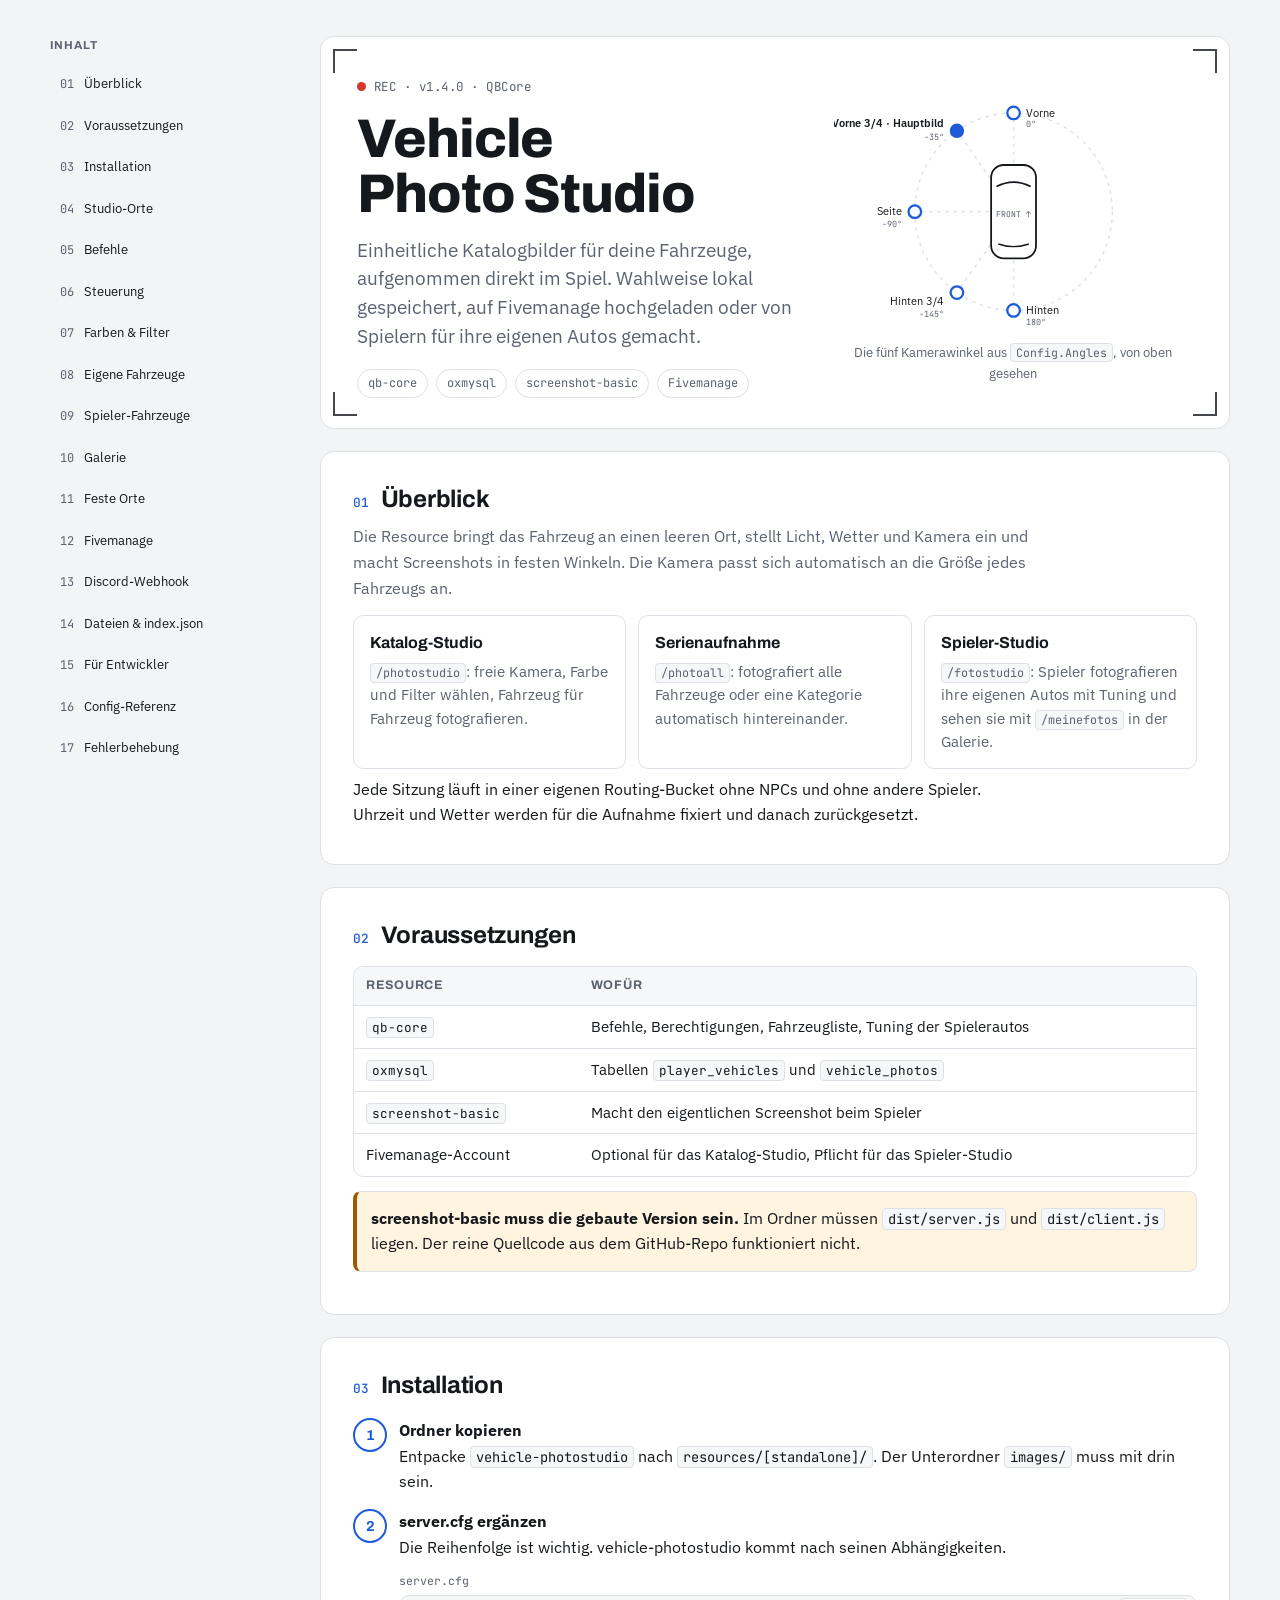
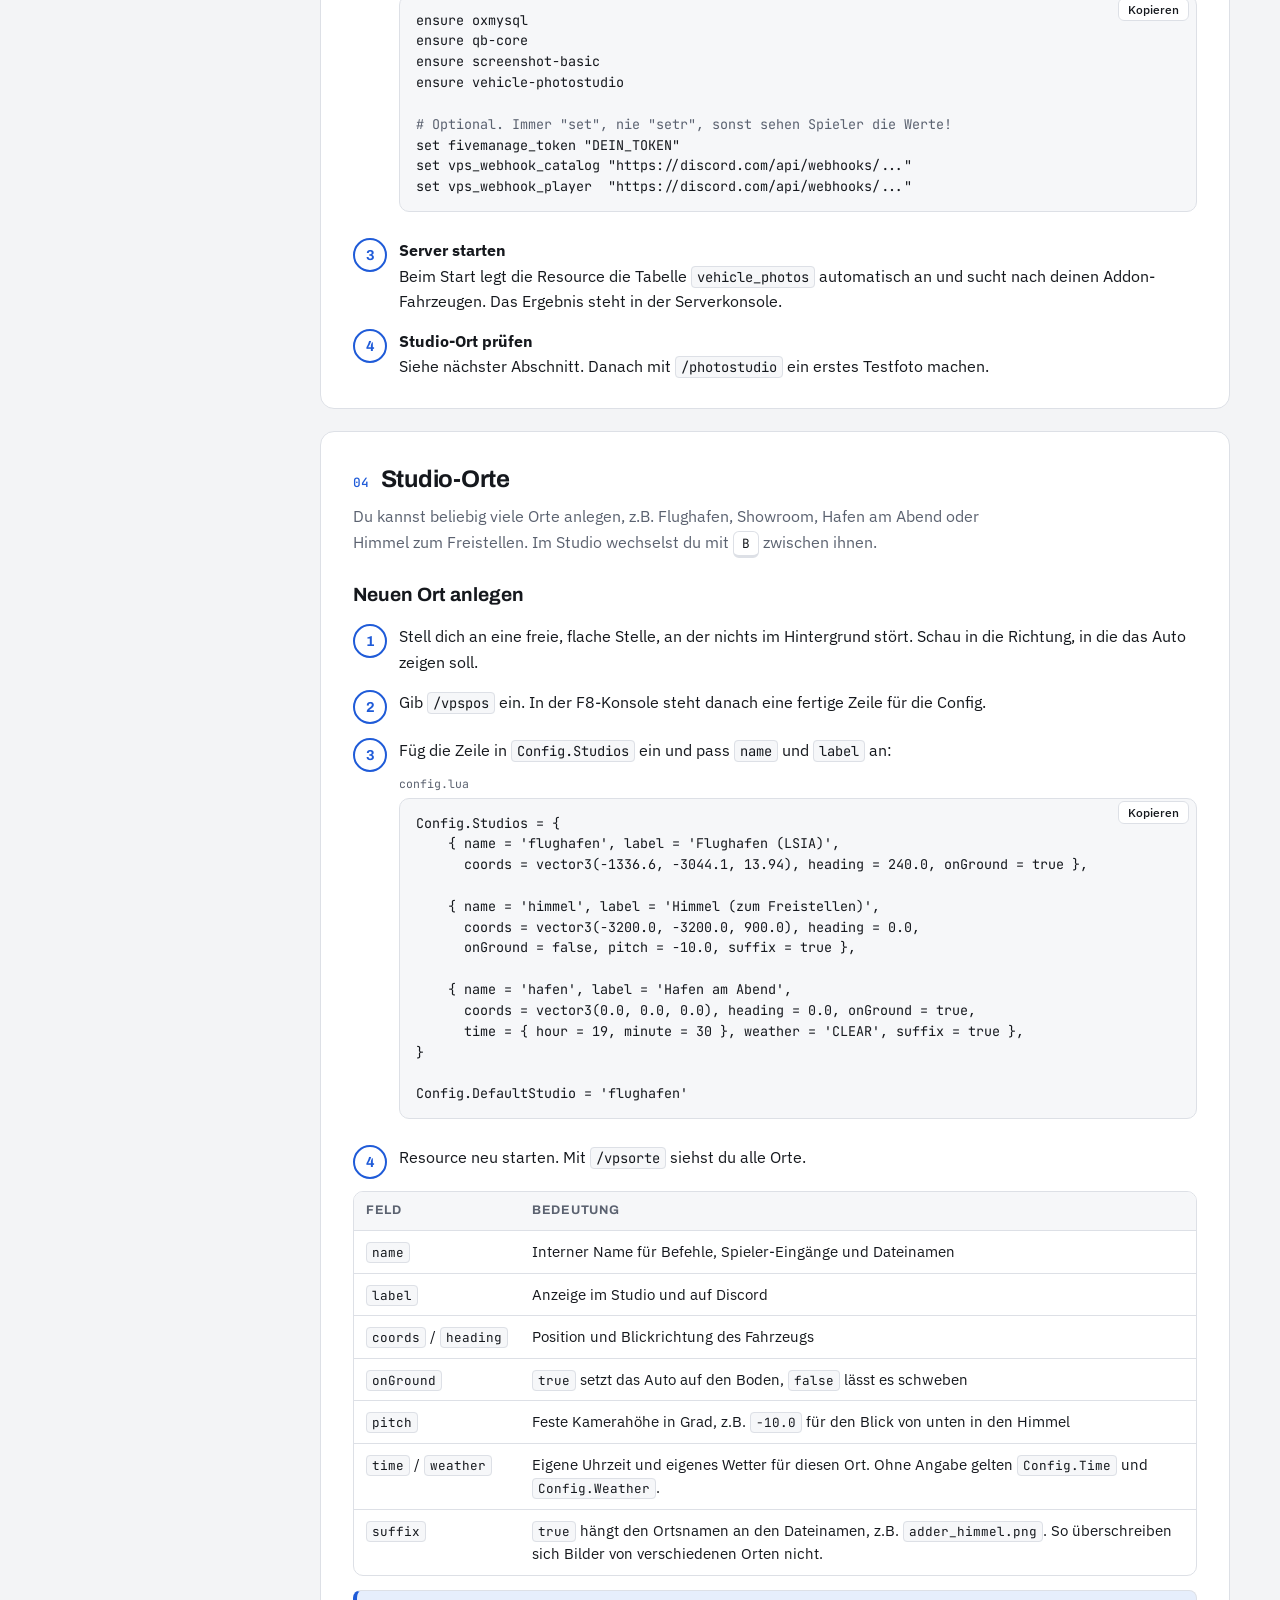
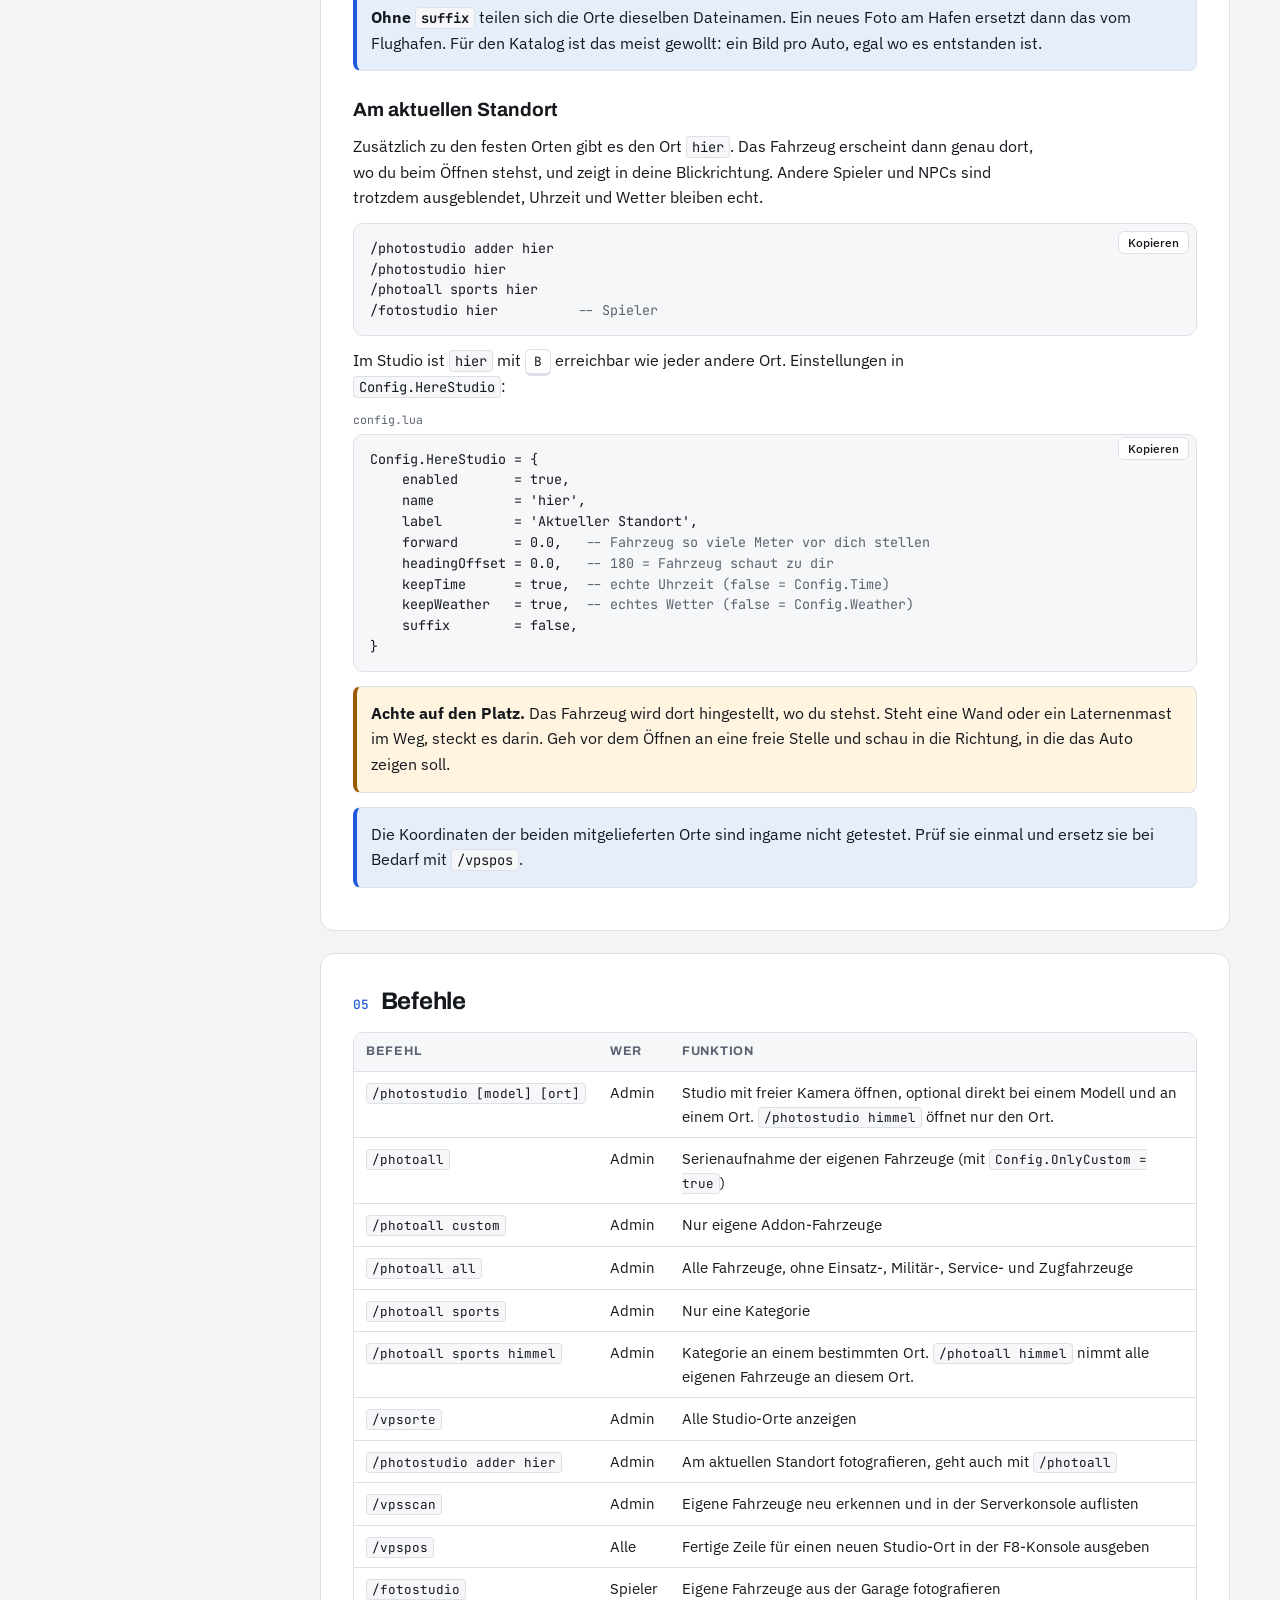
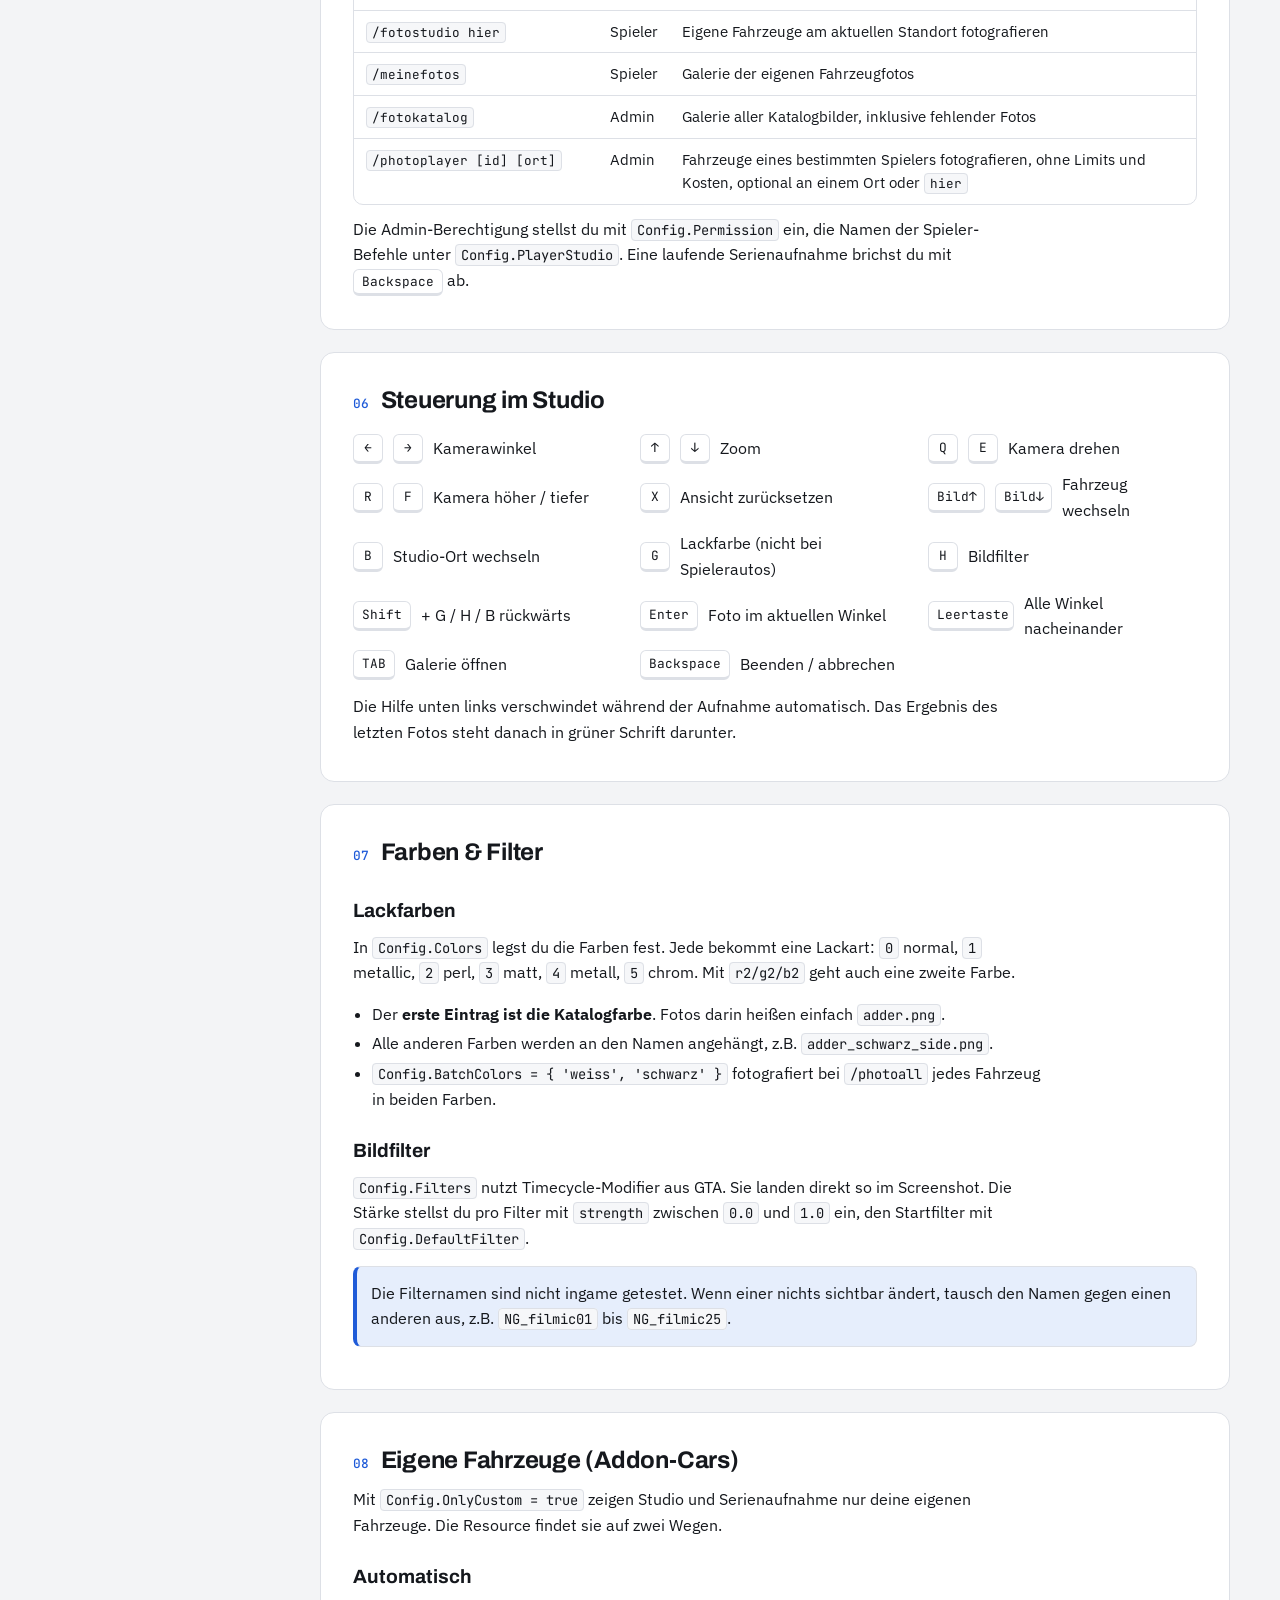
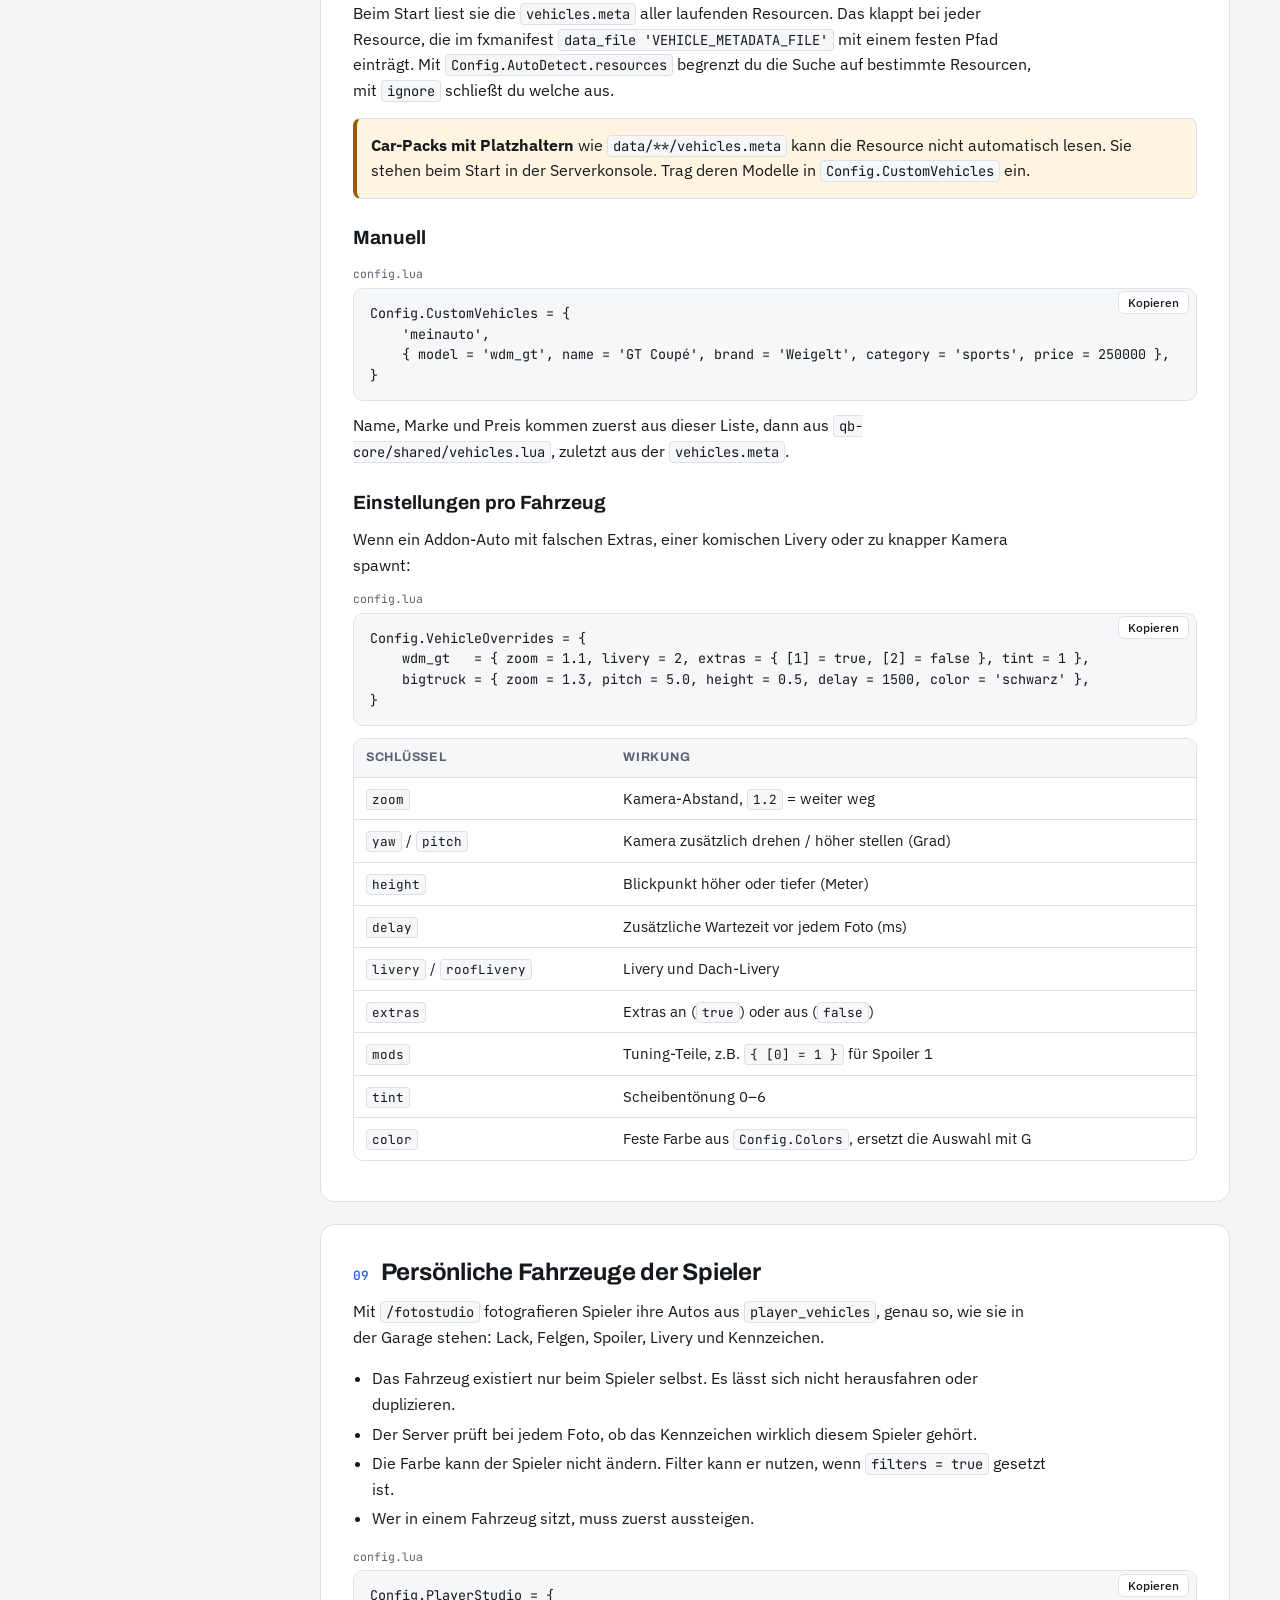
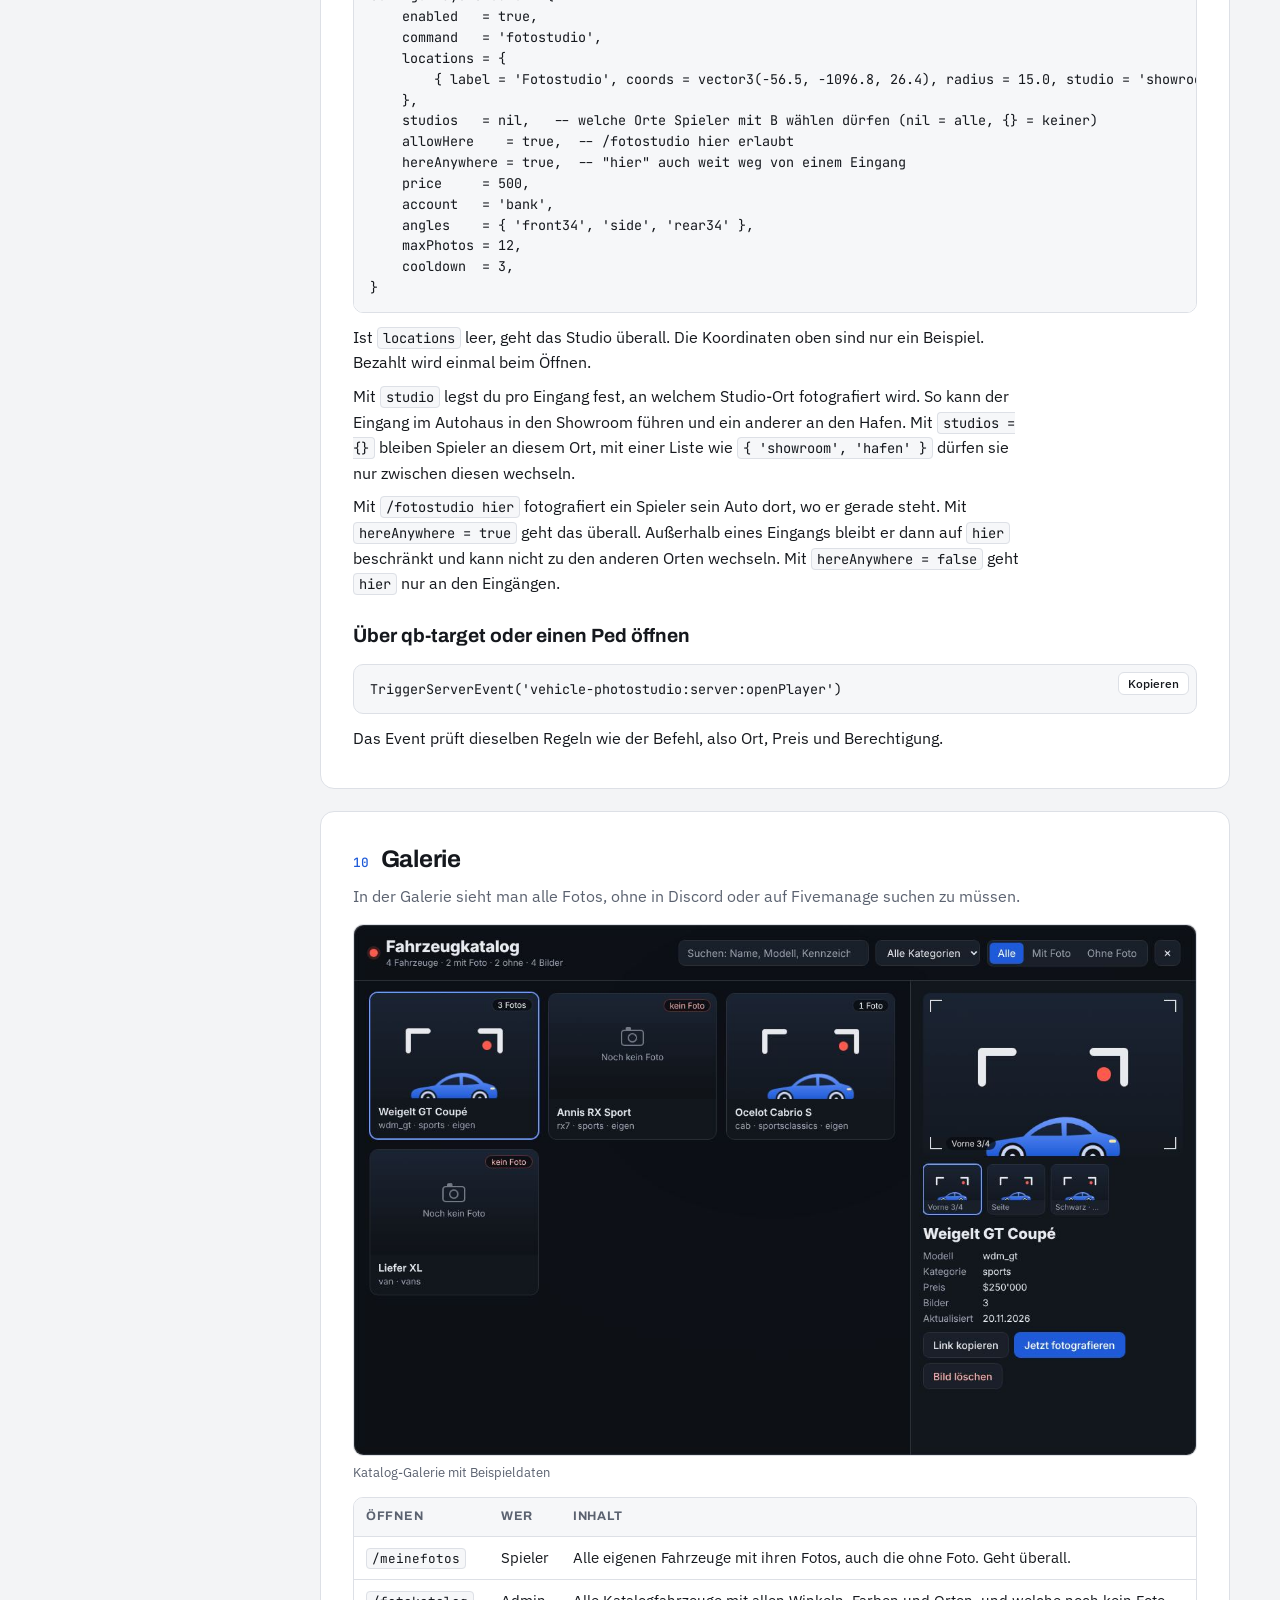
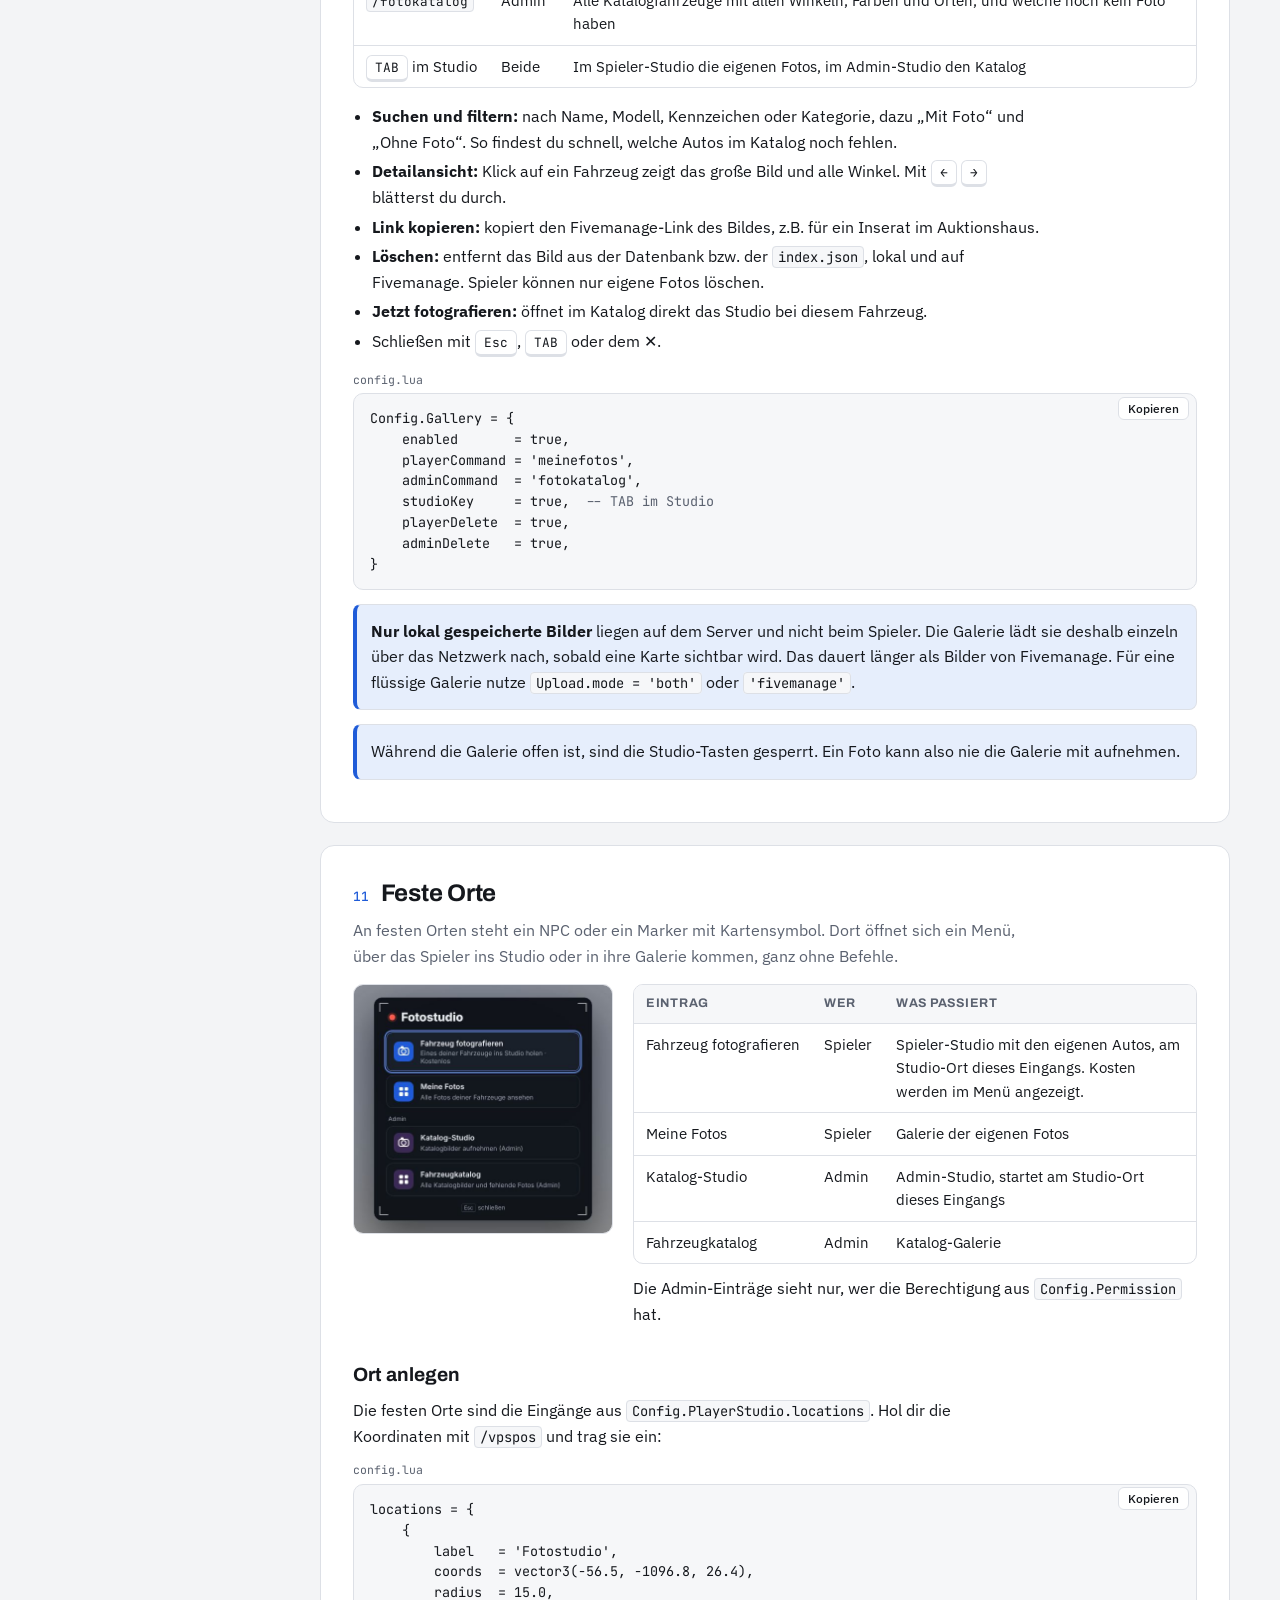
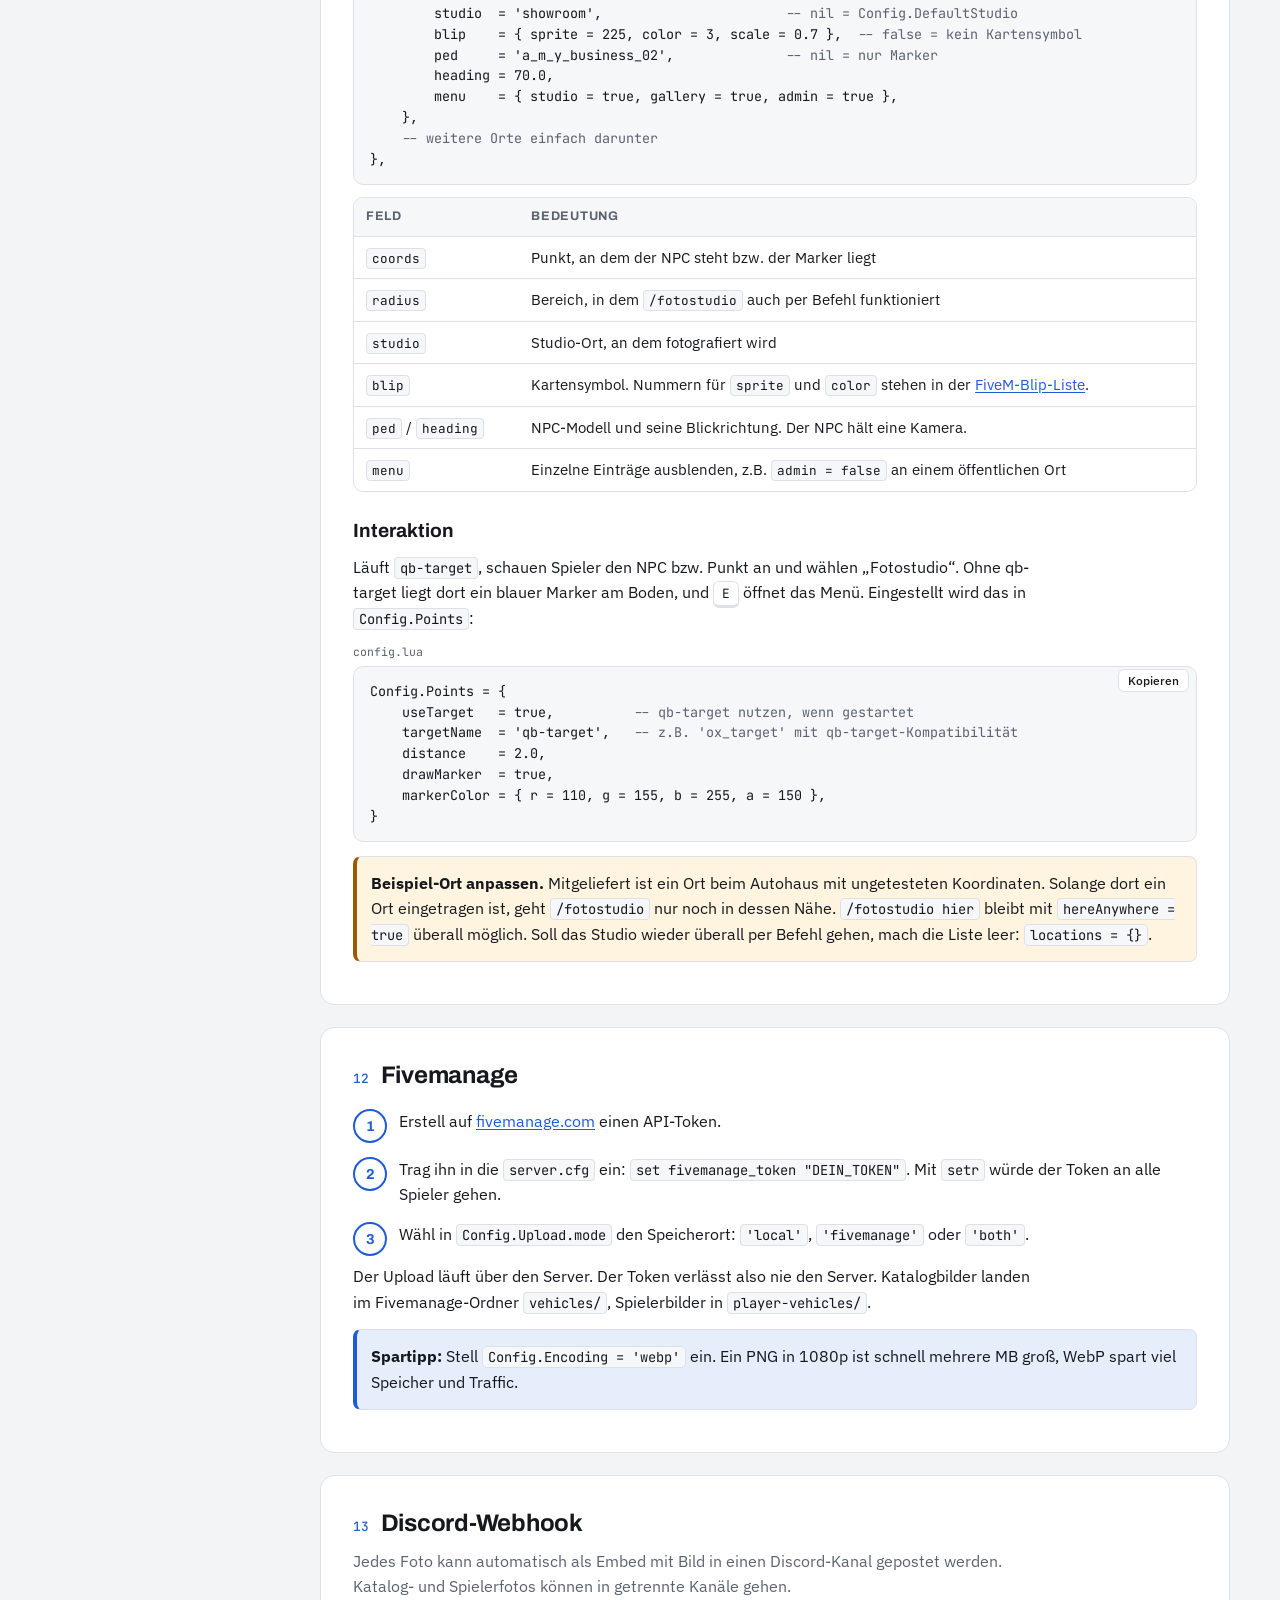
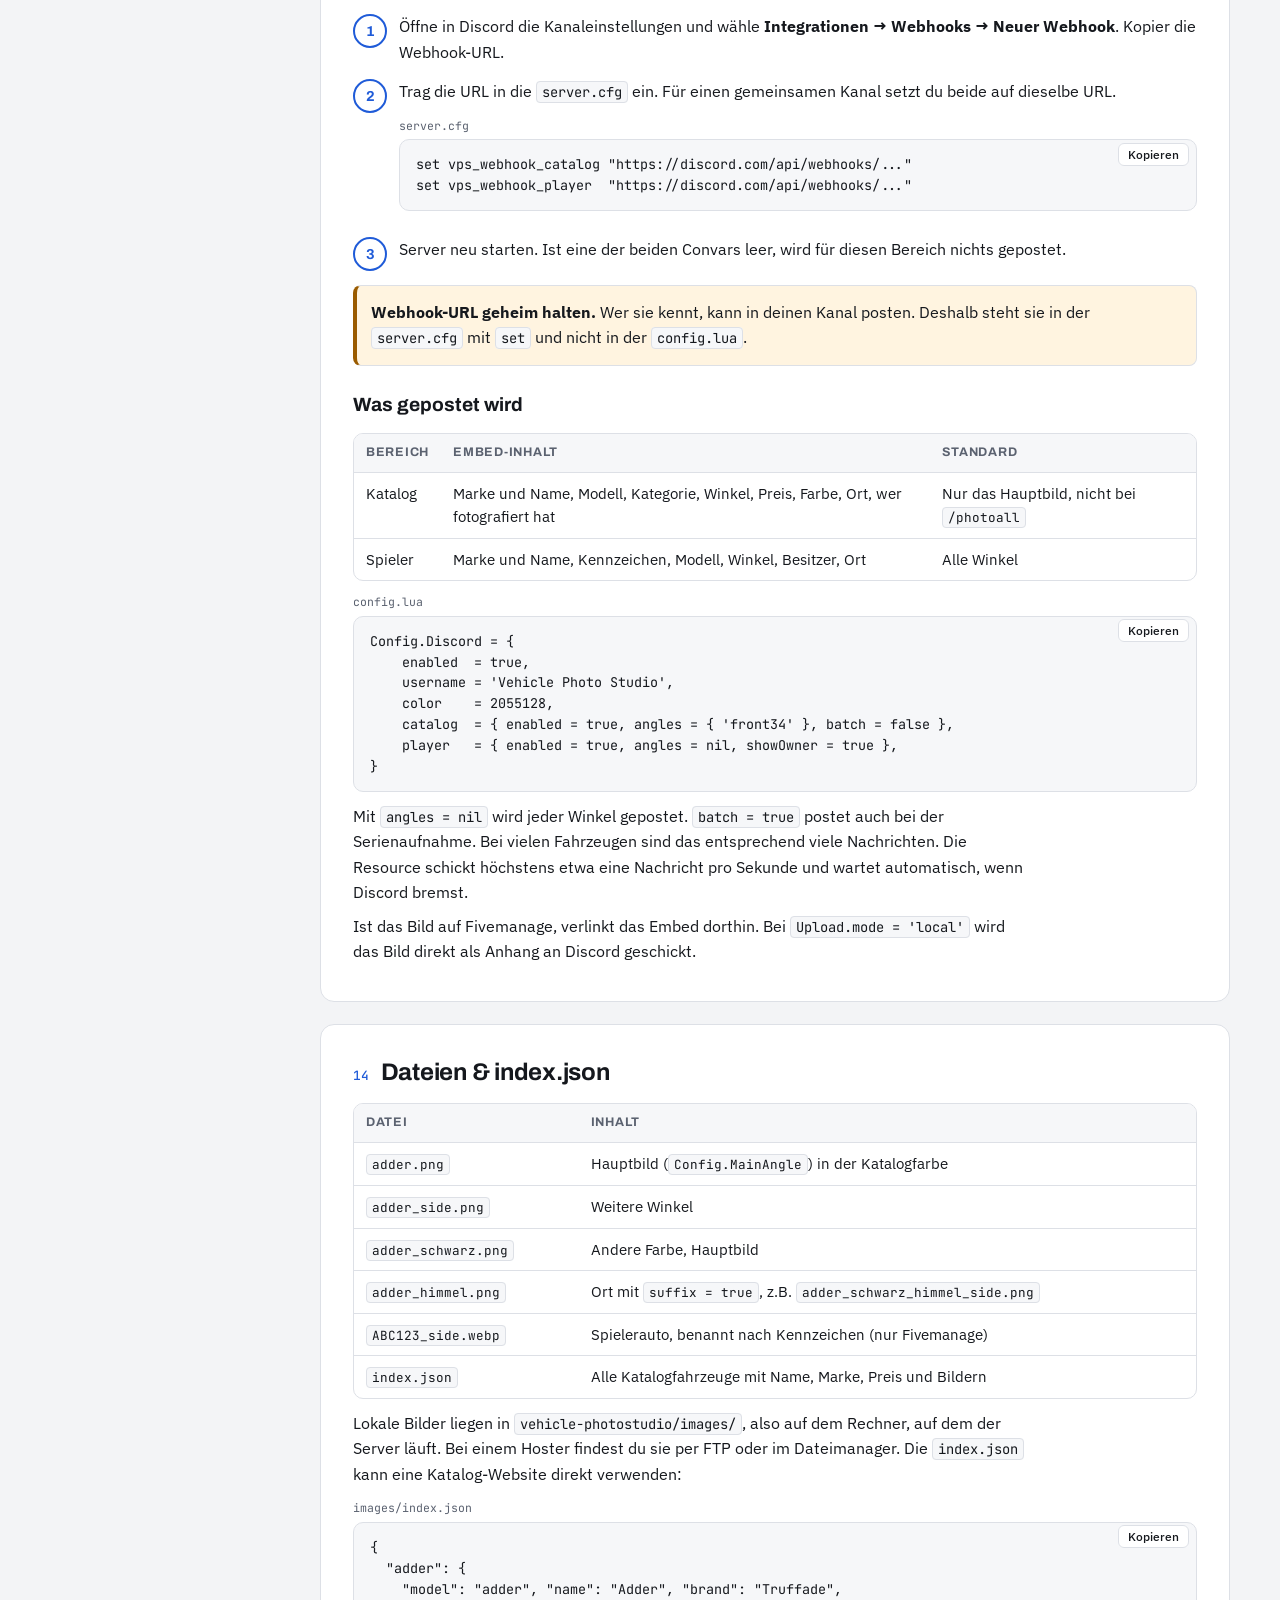
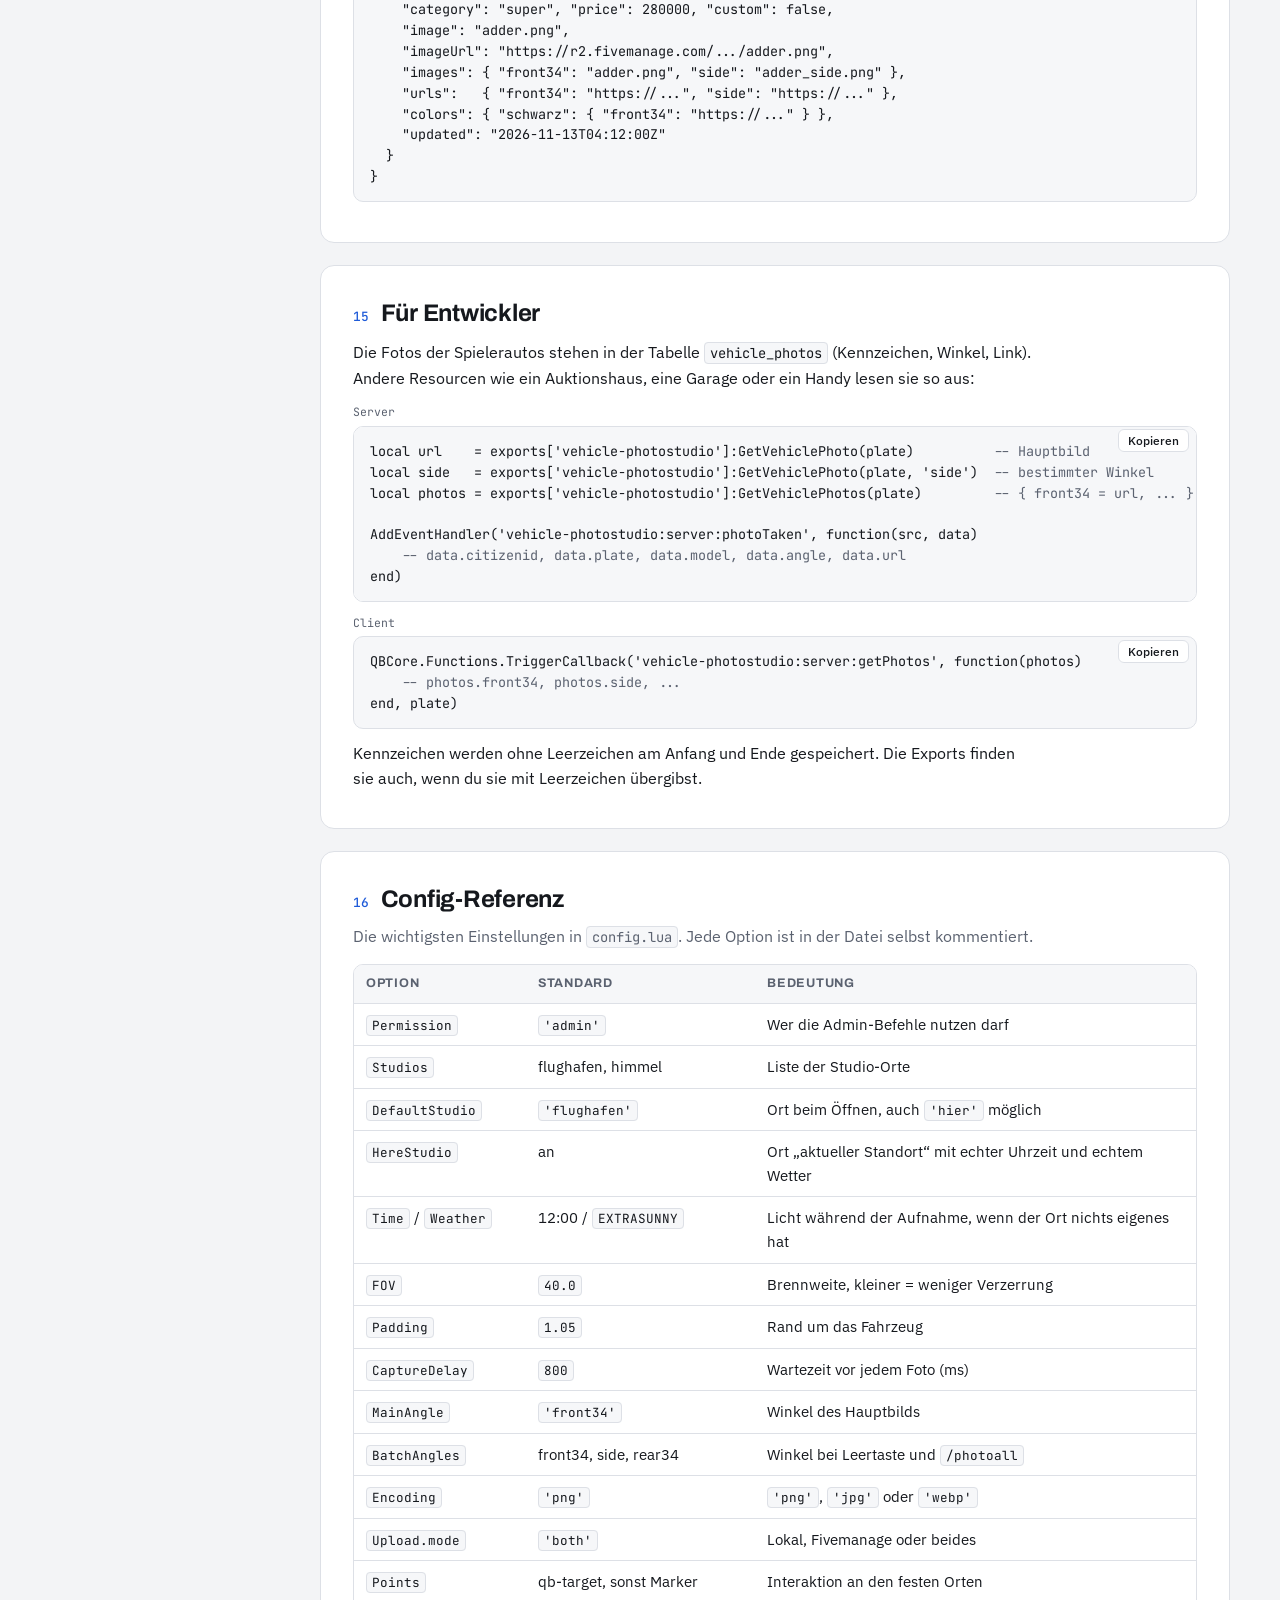
==== docs/anleitung.html @ 2bd3eba8 "Vehicle Photo Studio v1.4.0 QBCore-Resource für Fahrzeugfotos: Katalog-Studio, Serienaufnahme, Spiel" ====
<!DOCTYPE html>
<html lang="de">
<head>
<meta charset="utf-8">
<meta name="viewport" content="width=device-width, initial-scale=1, viewport-fit=cover">
<title>Vehicle Photo Studio</title>
<meta name="claude:viewport-fit-sides" content="cover">
<link rel="preconnect" href="https://fonts.googleapis.com">
<link rel="preconnect" href="https://fonts.gstatic.com" crossorigin>
<link rel="stylesheet" href="https://fonts.googleapis.com/css2?family=Archivo:wght@500;700;800&family=IBM+Plex+Sans:wght@400;500;600&family=JetBrains+Mono:wght@400;500&display=swap">
<style>
/* Layout: Handbuch mit fester Inhaltsleiste links, Sucher-Rahmen als Leitmotiv (Ecken wie im Kamera-Sucher) */
:root {
  --bg: #f3f4f6;
  --paper: #ffffff;
  --ink: #15181d;
  --muted: #5b6270;
  --line: #dde0e6;
  --accent: #1f5bd8;
  --accent-soft: #e6eefc;
  --rec: #d6362b;
  --code-bg: #f6f7f9;
  --ok: #1d7a46;
  --warn: #9a5b00;
  --warn-bg: #fff4e0;
  --font-display: "Archivo", "Helvetica Neue", Arial, sans-serif;
  --font-body: "IBM Plex Sans", "Segoe UI", Roboto, Arial, sans-serif;
  --font-mono: "JetBrains Mono", ui-monospace, "SFMono-Regular", Consolas, monospace;
  --step--1: 0.84rem;
  --step-0: 1rem;
  --step-1: 1.2rem;
  --step-2: 1.5rem;
  --step-3: 2.1rem;
  --step-4: clamp(2.2rem, 5vw, 3.4rem);
}
@media (prefers-color-scheme: dark) {
  :root:not([data-theme="light"]) {
    --bg: #0f1216; --paper: #161a20; --ink: #e8eaee; --muted: #9aa2b1; --line: #2a303a;
    --accent: #6e9bff; --accent-soft: #1b2740; --rec: #ff5a4e; --code-bg: #1c2129;
    --ok: #5ccf8b; --warn: #f0b45a; --warn-bg: #2a2214; color-scheme: dark;
  }
}
:root[data-theme="dark"] {
  --bg: #0f1216; --paper: #161a20; --ink: #e8eaee; --muted: #9aa2b1; --line: #2a303a;
  --accent: #6e9bff; --accent-soft: #1b2740; --rec: #ff5a4e; --code-bg: #1c2129;
  --ok: #5ccf8b; --warn: #f0b45a; --warn-bg: #2a2214; color-scheme: dark;
}

* { box-sizing: border-box; }
html { scroll-behavior: smooth; }
@media (prefers-reduced-motion: reduce) { html { scroll-behavior: auto; } }
body {
  background: var(--bg); color: var(--ink);
  font-family: var(--font-body); font-size: var(--step-0); line-height: 1.6;
  padding-left: max(16px, env(safe-area-inset-left, 0px));
  padding-right: max(16px, env(safe-area-inset-right, 0px));
}
a { color: var(--accent); text-underline-offset: 2px; }
a:focus-visible, button:focus-visible { outline: 2px solid var(--accent); outline-offset: 2px; border-radius: 4px; }

.shell {
  max-width: 1180px; margin: 0 auto; padding-block: 28px 48px;
  display: grid; grid-template-columns: 230px minmax(0, 1fr); gap: 40px; align-items: start;
}

/* Inhaltsleiste */
.toc { position: sticky; top: calc(env(safe-area-inset-top, 0px) + 20px); font-size: var(--step--1); }
.toc-label { font-family: var(--font-display); font-weight: 700; text-transform: uppercase; letter-spacing: .08em; font-size: .72rem; color: var(--muted); margin: 0 0 10px; }
.toc ol { list-style: none; margin: 0; padding: 0; display: grid; gap: 2px; counter-reset: toc; }
.toc li { counter-increment: toc; }
.toc a {
  display: flex; gap: 10px; padding: 5px 10px; border-radius: 6px;
  color: var(--ink); text-decoration: none;
}
.toc a::before { content: counter(toc, decimal-leading-zero); font-family: var(--font-mono); color: var(--muted); font-size: .75rem; padding-top: 2px; }
.toc a:hover { background: var(--accent-soft); }

/* Hero mit Sucher-Rahmen */
.hero {
  position: relative; background: var(--paper); border: 1px solid var(--line); border-radius: 14px;
  padding: 36px 36px 30px; display: grid; grid-template-columns: minmax(0, 1.25fr) minmax(0, 1fr); gap: 28px; align-items: center;
}
.hero .vf-b { position: absolute; inset: 0; pointer-events: none; }
.hero::before, .hero::after, .hero .vf-b::before, .hero .vf-b::after {
  content: ""; position: absolute; width: 22px; height: 22px; border-color: var(--ink); border-style: solid; opacity: .8;
}
.hero::before { top: 12px; left: 12px; border-width: 2px 0 0 2px; }
.hero::after { top: 12px; right: 12px; border-width: 2px 2px 0 0; }
.hero .vf-b::before { bottom: 12px; left: 12px; border-width: 0 0 2px 2px; }
.hero .vf-b::after { bottom: 12px; right: 12px; border-width: 0 2px 2px 0; }
.rec { display: inline-flex; align-items: center; gap: 8px; font-family: var(--font-mono); font-size: .78rem; color: var(--muted); letter-spacing: .04em; }
.rec i { width: 9px; height: 9px; border-radius: 50%; background: var(--rec); display: inline-block; }
h1 { font-family: var(--font-display); font-weight: 800; font-size: var(--step-4); line-height: 1.02; letter-spacing: -.02em; margin: 12px 0 14px; text-wrap: balance; }
.lead { color: var(--muted); font-size: var(--step-1); line-height: 1.5; margin: 0 0 18px; max-width: 46ch; }
.chips { display: flex; flex-wrap: wrap; gap: 8px; }
.chip { font-family: var(--font-mono); font-size: .75rem; padding: 4px 10px; border-radius: 999px; border: 1px solid var(--line); color: var(--muted); }
.angles svg { width: 100%; height: auto; display: block; }
.angles figcaption { font-size: var(--step--1); color: var(--muted); text-align: center; margin-top: 4px; }

/* Abschnitte */
main { min-width: 0; display: grid; gap: 22px; }
section { background: var(--paper); border: 1px solid var(--line); border-radius: 14px; padding: 28px 32px; min-width: 0; scroll-margin-top: 16px; }
h2 { font-family: var(--font-display); font-weight: 700; font-size: var(--step-2); margin: 0 0 6px; letter-spacing: -.01em; text-wrap: balance; display: flex; align-items: baseline; gap: 12px; }
h2 .n { font-family: var(--font-mono); font-size: .8rem; color: var(--accent); font-weight: 500; }
h3 { font-family: var(--font-display); font-weight: 700; font-size: var(--step-1); margin: 24px 0 6px; }
section > p, section li { max-width: 68ch; }
p { margin: 8px 0; }
.sub { color: var(--muted); margin: 0 0 14px; }
ul, ol.steps { padding-left: 1.2em; }
li { margin: 4px 0; }

code { font-family: var(--font-mono); font-size: .86em; background: var(--code-bg); border: 1px solid var(--line); padding: 1px 5px; border-radius: 4px; overflow-wrap: anywhere; }
.code { position: relative; margin: 12px 0; }
.code pre {
  margin: 0; background: var(--code-bg); border: 1px solid var(--line); border-radius: 10px;
  padding: 14px 16px; overflow-x: auto; font-family: var(--font-mono); font-size: .84rem; line-height: 1.55;
}
.code pre code { background: none; border: 0; padding: 0; font-size: inherit; overflow-wrap: normal; }
.code .file { display: block; font-family: var(--font-mono); font-size: .72rem; color: var(--muted); margin-bottom: 4px; }
.copy {
  position: absolute; top: 26px; right: 8px; font: 500 .72rem var(--font-body);
  background: var(--paper); color: var(--ink); border: 1px solid var(--line); border-radius: 6px; padding: 3px 9px; cursor: pointer;
}
.code:not(:has(.file)) .copy { top: 8px; }
.copy:hover { border-color: var(--accent); color: var(--accent); }
.c { color: var(--muted); }

/* Schritte */
ol.steps { list-style: none; padding: 0; counter-reset: s; display: grid; gap: 14px; margin: 14px 0 0; }
ol.steps > li { counter-increment: s; display: grid; grid-template-columns: 34px minmax(0, 1fr); gap: 12px; max-width: none; margin: 0; }
ol.steps > li::before {
  content: counter(s); width: 30px; height: 30px; border-radius: 50%; border: 2px solid var(--accent); color: var(--accent);
  display: grid; place-items: center; font: 700 .9rem var(--font-display);
}
ol.steps > li > div { min-width: 0; }
ol.steps strong { display: block; }

/* Tabellen */
.table { overflow-x: auto; margin: 12px 0; border: 1px solid var(--line); border-radius: 10px; }
table { border-collapse: collapse; width: 100%; font-size: .92rem; }
th, td { text-align: left; padding: 9px 12px; border-bottom: 1px solid var(--line); vertical-align: top; }
th { font-family: var(--font-display); font-weight: 700; font-size: .78rem; text-transform: uppercase; letter-spacing: .06em; color: var(--muted); background: var(--code-bg); }
tr:last-child td { border-bottom: 0; }
td:first-child { white-space: nowrap; }

/* Tasten */
.keys { display: grid; grid-template-columns: repeat(auto-fill, minmax(210px, 1fr)); gap: 8px 18px; margin: 14px 0; }
.key { display: flex; align-items: center; gap: 10px; }
kbd {
  font-family: var(--font-mono); font-size: .8rem; min-width: 30px; text-align: center; padding: 3px 8px;
  border: 1px solid var(--line); border-bottom-width: 3px; border-radius: 6px; background: var(--paper); color: var(--ink); white-space: nowrap;
}

/* Hinweise */
.note { border: 1px solid var(--line); border-left: 4px solid var(--accent); background: var(--accent-soft); border-radius: 8px; padding: 10px 14px; margin: 14px 0; }
.note.warn { border-left-color: var(--warn); background: var(--warn-bg); }
.note strong { color: var(--ink); }
.note p { margin: 4px 0; max-width: none; }

.modes { display: grid; grid-template-columns: repeat(3, minmax(0, 1fr)); gap: 12px; margin-top: 14px; }
.mode { border: 1px solid var(--line); border-radius: 10px; padding: 14px 16px; min-width: 0; }
.mode b { font-family: var(--font-display); display: block; margin-bottom: 4px; }
.mode p { margin: 0; color: var(--muted); font-size: .92rem; }
.mode code { font-size: .8em; }

details { border: 1px solid var(--line); border-radius: 10px; padding: 0 14px; margin: 8px 0; }
details[open] { padding-bottom: 10px; }
summary { cursor: pointer; padding: 11px 0; font-weight: 600; }
details p { margin: 4px 0; }

footer { grid-column: 1 / -1; color: var(--muted); font-size: var(--step--1); display: flex; flex-wrap: wrap; justify-content: space-between; gap: 8px; border-top: 1px solid var(--line); padding-top: 18px; }

@media (max-width: 900px) {
  .pair { grid-template-columns: minmax(0, 1fr) !important; }
  .pair img { max-width: 320px; }
  .shell { grid-template-columns: minmax(0, 1fr); gap: 20px; padding-block: 16px 32px; }
  .toc { position: static; background: var(--paper); border: 1px solid var(--line); border-radius: 14px; padding: 16px; }
  .toc ol { grid-template-columns: repeat(auto-fill, minmax(170px, 1fr)); }
  .hero { grid-template-columns: minmax(0, 1fr); padding: 30px 22px 22px; }
  .angles { max-width: 380px; margin: 0 auto; width: 100%; }
  .modes { grid-template-columns: minmax(0, 1fr); }
  section { padding: 22px 18px; }
}
</style>
</head>
<body>
<div class="shell">

  <nav class="toc" aria-label="Inhalt">
    <p class="toc-label">Inhalt</p>
    <ol>
      <li><a href="#ueberblick">Überblick</a></li>
      <li><a href="#voraussetzungen">Voraussetzungen</a></li>
      <li><a href="#installation">Installation</a></li>
      <li><a href="#studio-ort">Studio-Orte</a></li>
      <li><a href="#befehle">Befehle</a></li>
      <li><a href="#steuerung">Steuerung</a></li>
      <li><a href="#farben-filter">Farben &amp; Filter</a></li>
      <li><a href="#eigene-fahrzeuge">Eigene Fahrzeuge</a></li>
      <li><a href="#spieler">Spieler-Fahrzeuge</a></li>
      <li><a href="#galerie">Galerie</a></li>
      <li><a href="#feste-orte">Feste Orte</a></li>
      <li><a href="#fivemanage">Fivemanage</a></li>
      <li><a href="#discord">Discord-Webhook</a></li>
      <li><a href="#ausgabe">Dateien &amp; index.json</a></li>
      <li><a href="#entwickler">Für Entwickler</a></li>
      <li><a href="#config">Config-Referenz</a></li>
      <li><a href="#probleme">Fehlerbehebung</a></li>
    </ol>
  </nav>

  <main>
    <header class="hero">
      <span class="vf-b" aria-hidden="true"></span>
      <div>
        <span class="rec"><i></i>REC · v1.4.0 · QBCore</span>
        <h1>Vehicle Photo Studio</h1>
        <p class="lead">Einheitliche Katalogbilder für deine Fahrzeuge, aufgenommen direkt im Spiel. Wahlweise lokal gespeichert, auf Fivemanage hochgeladen oder von Spielern für ihre eigenen Autos gemacht.</p>
        <div class="chips">
          <span class="chip">qb-core</span><span class="chip">oxmysql</span><span class="chip">screenshot-basic</span><span class="chip">Fivemanage</span>
        </div>
      </div>
      <figure class="angles" style="margin:0">
        <svg viewBox="0 0 400 280" role="img" aria-labelledby="angTitle">
          <title id="angTitle">Kamerapositionen um das Fahrzeug, von oben gesehen</title>
          <g stroke="var(--line)" stroke-width="1.5" stroke-dasharray="4 5" fill="none">
            <circle cx="200" cy="140" r="110"/>
            <line x1="200" y1="140" x2="136.9" y2="49.9"/>
            <line x1="200" y1="140" x2="90" y2="140"/>
            <line x1="200" y1="140" x2="136.9" y2="230.1"/>
            <line x1="200" y1="140" x2="200" y2="30"/>
            <line x1="200" y1="140" x2="200" y2="250"/>
          </g>
          <rect x="175" y="88" width="50" height="104" rx="14" fill="var(--paper)" stroke="var(--ink)" stroke-width="2"/>
          <path d="M181 112 Q200 102 219 112" fill="none" stroke="var(--ink)" stroke-width="2"/>
          <path d="M183 176 Q200 182 217 176" fill="none" stroke="var(--ink)" stroke-width="1.5"/>
          <text x="200" y="146" text-anchor="middle" font-family="JetBrains Mono, monospace" font-size="9" fill="var(--muted)">FRONT ↑</text>
          <g fill="var(--accent)">
            <circle cx="136.9" cy="49.9" r="8"/>
          </g>
          <g fill="var(--paper)" stroke="var(--accent)" stroke-width="2.5">
            <circle cx="90" cy="140" r="7"/>
            <circle cx="136.9" cy="230.1" r="7"/>
            <circle cx="200" cy="30" r="7"/>
            <circle cx="200" cy="250" r="7"/>
          </g>
          <g font-family="IBM Plex Sans, sans-serif" font-size="12" fill="var(--ink)">
            <text x="122" y="46" text-anchor="end" font-weight="600">Vorne 3/4 · Hauptbild</text>
            <text x="76" y="144" text-anchor="end">Seite</text>
            <text x="123" y="244" text-anchor="end">Hinten 3/4</text>
            <text x="214" y="34">Vorne</text>
            <text x="214" y="254">Hinten</text>
          </g>
          <g font-family="JetBrains Mono, monospace" font-size="9.5" fill="var(--muted)">
            <text x="122" y="60" text-anchor="end">−35°</text>
            <text x="76" y="157" text-anchor="end">−90°</text>
            <text x="123" y="257" text-anchor="end">−145°</text>
            <text x="214" y="46">0°</text>
            <text x="214" y="266">180°</text>
          </g>
        </svg>
        <figcaption>Die fünf Kamerawinkel aus <code>Config.Angles</code>, von oben gesehen</figcaption>
      </figure>
    </header>

    <section id="ueberblick">
      <h2><span class="n">01</span>Überblick</h2>
      <p class="sub">Die Resource bringt das Fahrzeug an einen leeren Ort, stellt Licht, Wetter und Kamera ein und macht Screenshots in festen Winkeln. Die Kamera passt sich automatisch an die Größe jedes Fahrzeugs an.</p>
      <div class="modes">
        <div class="mode"><b>Katalog-Studio</b><p><code>/photostudio</code>: freie Kamera, Farbe und Filter wählen, Fahrzeug für Fahrzeug fotografieren.</p></div>
        <div class="mode"><b>Serienaufnahme</b><p><code>/photoall</code>: fotografiert alle Fahrzeuge oder eine Kategorie automatisch hintereinander.</p></div>
        <div class="mode"><b>Spieler-Studio</b><p><code>/fotostudio</code>: Spieler fotografieren ihre eigenen Autos mit Tuning und sehen sie mit <code>/meinefotos</code> in der Galerie.</p></div>
      </div>
      <p>Jede Sitzung läuft in einer eigenen Routing-Bucket ohne NPCs und ohne andere Spieler. Uhrzeit und Wetter werden für die Aufnahme fixiert und danach zurückgesetzt.</p>
    </section>

    <section id="voraussetzungen">
      <h2><span class="n">02</span>Voraussetzungen</h2>
      <div class="table"><table>
        <thead><tr><th>Resource</th><th>Wofür</th></tr></thead>
        <tbody>
          <tr><td><code>qb-core</code></td><td>Befehle, Berechtigungen, Fahrzeugliste, Tuning der Spielerautos</td></tr>
          <tr><td><code>oxmysql</code></td><td>Tabellen <code>player_vehicles</code> und <code>vehicle_photos</code></td></tr>
          <tr><td><code>screenshot-basic</code></td><td>Macht den eigentlichen Screenshot beim Spieler</td></tr>
          <tr><td>Fivemanage-Account</td><td>Optional für das Katalog-Studio, Pflicht für das Spieler-Studio</td></tr>
        </tbody>
      </table></div>
      <div class="note warn">
        <p><strong>screenshot-basic muss die gebaute Version sein.</strong> Im Ordner müssen <code>dist/server.js</code> und <code>dist/client.js</code> liegen. Der reine Quellcode aus dem GitHub-Repo funktioniert nicht.</p>
      </div>
    </section>

    <section id="installation">
      <h2><span class="n">03</span>Installation</h2>
      <ol class="steps">
        <li><div><strong>Ordner kopieren</strong>Entpacke <code>vehicle-photostudio</code> nach <code>resources/[standalone]/</code>. Der Unterordner <code>images/</code> muss mit drin sein.</div></li>
        <li><div><strong>server.cfg ergänzen</strong>Die Reihenfolge ist wichtig. vehicle-photostudio kommt nach seinen Abhängigkeiten.
          <div class="code"><span class="file">server.cfg</span><button class="copy" type="button">Kopieren</button><pre><code>ensure oxmysql
ensure qb-core
ensure screenshot-basic
ensure vehicle-photostudio

<span class="c"># Optional. Immer "set", nie "setr", sonst sehen Spieler die Werte!</span>
set fivemanage_token "DEIN_TOKEN"
set vps_webhook_catalog "https://discord.com/api/webhooks/..."
set vps_webhook_player  "https://discord.com/api/webhooks/..."</code></pre></div>
        </div></li>
        <li><div><strong>Server starten</strong>Beim Start legt die Resource die Tabelle <code>vehicle_photos</code> automatisch an und sucht nach deinen Addon-Fahrzeugen. Das Ergebnis steht in der Serverkonsole.</div></li>
        <li><div><strong>Studio-Ort prüfen</strong>Siehe nächster Abschnitt. Danach mit <code>/photostudio</code> ein erstes Testfoto machen.</div></li>
      </ol>
    </section>

    <section id="studio-ort">
      <h2><span class="n">04</span>Studio-Orte</h2>
      <p class="sub">Du kannst beliebig viele Orte anlegen, z.B. Flughafen, Showroom, Hafen am Abend oder Himmel zum Freistellen. Im Studio wechselst du mit <kbd>B</kbd> zwischen ihnen.</p>
      <h3>Neuen Ort anlegen</h3>
      <ol class="steps">
        <li><div>Stell dich an eine freie, flache Stelle, an der nichts im Hintergrund stört. Schau in die Richtung, in die das Auto zeigen soll.</div></li>
        <li><div>Gib <code>/vpspos</code> ein. In der F8-Konsole steht danach eine fertige Zeile für die Config.</div></li>
        <li><div>Füg die Zeile in <code>Config.Studios</code> ein und pass <code>name</code> und <code>label</code> an:
          <div class="code"><span class="file">config.lua</span><button class="copy" type="button">Kopieren</button><pre><code>Config.Studios = {
    { name = 'flughafen', label = 'Flughafen (LSIA)',
      coords = vector3(-1336.6, -3044.1, 13.94), heading = 240.0, onGround = true },

    { name = 'himmel', label = 'Himmel (zum Freistellen)',
      coords = vector3(-3200.0, -3200.0, 900.0), heading = 0.0,
      onGround = false, pitch = -10.0, suffix = true },

    { name = 'hafen', label = 'Hafen am Abend',
      coords = vector3(0.0, 0.0, 0.0), heading = 0.0, onGround = true,
      time = { hour = 19, minute = 30 }, weather = 'CLEAR', suffix = true },
}

Config.DefaultStudio = 'flughafen'</code></pre></div>
        </div></li>
        <li><div>Resource neu starten. Mit <code>/vpsorte</code> siehst du alle Orte.</div></li>
      </ol>
      <div class="table"><table>
        <thead><tr><th>Feld</th><th>Bedeutung</th></tr></thead>
        <tbody>
          <tr><td><code>name</code></td><td>Interner Name für Befehle, Spieler-Eingänge und Dateinamen</td></tr>
          <tr><td><code>label</code></td><td>Anzeige im Studio und auf Discord</td></tr>
          <tr><td><code>coords</code> / <code>heading</code></td><td>Position und Blickrichtung des Fahrzeugs</td></tr>
          <tr><td><code>onGround</code></td><td><code>true</code> setzt das Auto auf den Boden, <code>false</code> lässt es schweben</td></tr>
          <tr><td><code>pitch</code></td><td>Feste Kamerahöhe in Grad, z.B. <code>-10.0</code> für den Blick von unten in den Himmel</td></tr>
          <tr><td><code>time</code> / <code>weather</code></td><td>Eigene Uhrzeit und eigenes Wetter für diesen Ort. Ohne Angabe gelten <code>Config.Time</code> und <code>Config.Weather</code>.</td></tr>
          <tr><td><code>suffix</code></td><td><code>true</code> hängt den Ortsnamen an den Dateinamen, z.B. <code>adder_himmel.png</code>. So überschreiben sich Bilder von verschiedenen Orten nicht.</td></tr>
        </tbody>
      </table></div>
      <div class="note"><p><strong>Ohne <code>suffix</code></strong> teilen sich die Orte dieselben Dateinamen. Ein neues Foto am Hafen ersetzt dann das vom Flughafen. Für den Katalog ist das meist gewollt: ein Bild pro Auto, egal wo es entstanden ist.</p></div>
      <h3>Am aktuellen Standort</h3>
      <p>Zusätzlich zu den festen Orten gibt es den Ort <code>hier</code>. Das Fahrzeug erscheint dann genau dort, wo du beim Öffnen stehst, und zeigt in deine Blickrichtung. Andere Spieler und NPCs sind trotzdem ausgeblendet, Uhrzeit und Wetter bleiben echt.</p>
      <div class="code"><button class="copy" type="button">Kopieren</button><pre><code>/photostudio adder hier
/photostudio hier
/photoall sports hier
/fotostudio hier          <span class="c">-- Spieler</span></code></pre></div>
      <p>Im Studio ist <code>hier</code> mit <kbd>B</kbd> erreichbar wie jeder andere Ort. Einstellungen in <code>Config.HereStudio</code>:</p>
      <div class="code"><span class="file">config.lua</span><button class="copy" type="button">Kopieren</button><pre><code>Config.HereStudio = {
    enabled       = true,
    name          = 'hier',
    label         = 'Aktueller Standort',
    forward       = 0.0,   <span class="c">-- Fahrzeug so viele Meter vor dich stellen</span>
    headingOffset = 0.0,   <span class="c">-- 180 = Fahrzeug schaut zu dir</span>
    keepTime      = true,  <span class="c">-- echte Uhrzeit (false = Config.Time)</span>
    keepWeather   = true,  <span class="c">-- echtes Wetter (false = Config.Weather)</span>
    suffix        = false,
}</code></pre></div>
      <div class="note warn"><p><strong>Achte auf den Platz.</strong> Das Fahrzeug wird dort hingestellt, wo du stehst. Steht eine Wand oder ein Laternenmast im Weg, steckt es darin. Geh vor dem Öffnen an eine freie Stelle und schau in die Richtung, in die das Auto zeigen soll.</p></div>
      <div class="note"><p>Die Koordinaten der beiden mitgelieferten Orte sind ingame nicht getestet. Prüf sie einmal und ersetz sie bei Bedarf mit <code>/vpspos</code>.</p></div>
    </section>

    <section id="befehle">
      <h2><span class="n">05</span>Befehle</h2>
      <div class="table"><table>
        <thead><tr><th>Befehl</th><th>Wer</th><th>Funktion</th></tr></thead>
        <tbody>
          <tr><td><code>/photostudio [model] [ort]</code></td><td>Admin</td><td>Studio mit freier Kamera öffnen, optional direkt bei einem Modell und an einem Ort. <code>/photostudio himmel</code> öffnet nur den Ort.</td></tr>
          <tr><td><code>/photoall</code></td><td>Admin</td><td>Serienaufnahme der eigenen Fahrzeuge (mit <code>Config.OnlyCustom = true</code>)</td></tr>
          <tr><td><code>/photoall custom</code></td><td>Admin</td><td>Nur eigene Addon-Fahrzeuge</td></tr>
          <tr><td><code>/photoall all</code></td><td>Admin</td><td>Alle Fahrzeuge, ohne Einsatz-, Militär-, Service- und Zugfahrzeuge</td></tr>
          <tr><td><code>/photoall sports</code></td><td>Admin</td><td>Nur eine Kategorie</td></tr>
          <tr><td><code>/photoall sports himmel</code></td><td>Admin</td><td>Kategorie an einem bestimmten Ort. <code>/photoall himmel</code> nimmt alle eigenen Fahrzeuge an diesem Ort.</td></tr>
          <tr><td><code>/vpsorte</code></td><td>Admin</td><td>Alle Studio-Orte anzeigen</td></tr>
          <tr><td><code>/photostudio adder hier</code></td><td>Admin</td><td>Am aktuellen Standort fotografieren, geht auch mit <code>/photoall</code></td></tr>
          <tr><td><code>/vpsscan</code></td><td>Admin</td><td>Eigene Fahrzeuge neu erkennen und in der Serverkonsole auflisten</td></tr>
          <tr><td><code>/vpspos</code></td><td>Alle</td><td>Fertige Zeile für einen neuen Studio-Ort in der F8-Konsole ausgeben</td></tr>
          <tr><td><code>/fotostudio</code></td><td>Spieler</td><td>Eigene Fahrzeuge aus der Garage fotografieren</td></tr>
          <tr><td><code>/fotostudio hier</code></td><td>Spieler</td><td>Eigene Fahrzeuge am aktuellen Standort fotografieren</td></tr>
          <tr><td><code>/meinefotos</code></td><td>Spieler</td><td>Galerie der eigenen Fahrzeugfotos</td></tr>
          <tr><td><code>/fotokatalog</code></td><td>Admin</td><td>Galerie aller Katalogbilder, inklusive fehlender Fotos</td></tr>
          <tr><td><code>/photoplayer [id] [ort]</code></td><td>Admin</td><td>Fahrzeuge eines bestimmten Spielers fotografieren, ohne Limits und Kosten, optional an einem Ort oder <code>hier</code></td></tr>
        </tbody>
      </table></div>
      <p>Die Admin-Berechtigung stellst du mit <code>Config.Permission</code> ein, die Namen der Spieler-Befehle unter <code>Config.PlayerStudio</code>. Eine laufende Serienaufnahme brichst du mit <kbd>Backspace</kbd> ab.</p>
    </section>

    <section id="steuerung">
      <h2><span class="n">06</span>Steuerung im Studio</h2>
      <div class="keys">
        <div class="key"><kbd>←</kbd><kbd>→</kbd><span>Kamerawinkel</span></div>
        <div class="key"><kbd>↑</kbd><kbd>↓</kbd><span>Zoom</span></div>
        <div class="key"><kbd>Q</kbd><kbd>E</kbd><span>Kamera drehen</span></div>
        <div class="key"><kbd>R</kbd><kbd>F</kbd><span>Kamera höher / tiefer</span></div>
        <div class="key"><kbd>X</kbd><span>Ansicht zurücksetzen</span></div>
        <div class="key"><kbd>Bild↑</kbd><kbd>Bild↓</kbd><span>Fahrzeug wechseln</span></div>
        <div class="key"><kbd>B</kbd><span>Studio-Ort wechseln</span></div>
        <div class="key"><kbd>G</kbd><span>Lackfarbe (nicht bei Spielerautos)</span></div>
        <div class="key"><kbd>H</kbd><span>Bildfilter</span></div>
        <div class="key"><kbd>Shift</kbd><span>+ G / H / B rückwärts</span></div>
        <div class="key"><kbd>Enter</kbd><span>Foto im aktuellen Winkel</span></div>
        <div class="key"><kbd>Leertaste</kbd><span>Alle Winkel nacheinander</span></div>
        <div class="key"><kbd>TAB</kbd><span>Galerie öffnen</span></div>
        <div class="key"><kbd>Backspace</kbd><span>Beenden / abbrechen</span></div>
      </div>
      <p>Die Hilfe unten links verschwindet während der Aufnahme automatisch. Das Ergebnis des letzten Fotos steht danach in grüner Schrift darunter.</p>
    </section>

    <section id="farben-filter">
      <h2><span class="n">07</span>Farben &amp; Filter</h2>
      <h3>Lackfarben</h3>
      <p>In <code>Config.Colors</code> legst du die Farben fest. Jede bekommt eine Lackart: <code>0</code> normal, <code>1</code> metallic, <code>2</code> perl, <code>3</code> matt, <code>4</code> metall, <code>5</code> chrom. Mit <code>r2/g2/b2</code> geht auch eine zweite Farbe.</p>
      <ul>
        <li>Der <strong>erste Eintrag ist die Katalogfarbe</strong>. Fotos darin heißen einfach <code>adder.png</code>.</li>
        <li>Alle anderen Farben werden an den Namen angehängt, z.B. <code>adder_schwarz_side.png</code>.</li>
        <li><code>Config.BatchColors = { 'weiss', 'schwarz' }</code> fotografiert bei <code>/photoall</code> jedes Fahrzeug in beiden Farben.</li>
      </ul>
      <h3>Bildfilter</h3>
      <p><code>Config.Filters</code> nutzt Timecycle-Modifier aus GTA. Sie landen direkt so im Screenshot. Die Stärke stellst du pro Filter mit <code>strength</code> zwischen <code>0.0</code> und <code>1.0</code> ein, den Startfilter mit <code>Config.DefaultFilter</code>.</p>
      <div class="note"><p>Die Filternamen sind nicht ingame getestet. Wenn einer nichts sichtbar ändert, tausch den Namen gegen einen anderen aus, z.B. <code>NG_filmic01</code> bis <code>NG_filmic25</code>.</p></div>
    </section>

    <section id="eigene-fahrzeuge">
      <h2><span class="n">08</span>Eigene Fahrzeuge (Addon-Cars)</h2>
      <p>Mit <code>Config.OnlyCustom = true</code> zeigen Studio und Serienaufnahme nur deine eigenen Fahrzeuge. Die Resource findet sie auf zwei Wegen.</p>
      <h3>Automatisch</h3>
      <p>Beim Start liest sie die <code>vehicles.meta</code> aller laufenden Resourcen. Das klappt bei jeder Resource, die im fxmanifest <code>data_file 'VEHICLE_METADATA_FILE'</code> mit einem festen Pfad einträgt. Mit <code>Config.AutoDetect.resources</code> begrenzt du die Suche auf bestimmte Resourcen, mit <code>ignore</code> schließt du welche aus.</p>
      <div class="note warn"><p><strong>Car-Packs mit Platzhaltern</strong> wie <code>data/**/vehicles.meta</code> kann die Resource nicht automatisch lesen. Sie stehen beim Start in der Serverkonsole. Trag deren Modelle in <code>Config.CustomVehicles</code> ein.</p></div>
      <h3>Manuell</h3>
      <div class="code"><span class="file">config.lua</span><button class="copy" type="button">Kopieren</button><pre><code>Config.CustomVehicles = {
    'meinauto',
    { model = 'wdm_gt', name = 'GT Coupé', brand = 'Weigelt', category = 'sports', price = 250000 },
}</code></pre></div>
      <p>Name, Marke und Preis kommen zuerst aus dieser Liste, dann aus <code>qb-core/shared/vehicles.lua</code>, zuletzt aus der <code>vehicles.meta</code>.</p>
      <h3>Einstellungen pro Fahrzeug</h3>
      <p>Wenn ein Addon-Auto mit falschen Extras, einer komischen Livery oder zu knapper Kamera spawnt:</p>
      <div class="code"><span class="file">config.lua</span><button class="copy" type="button">Kopieren</button><pre><code>Config.VehicleOverrides = {
    wdm_gt   = { zoom = 1.1, livery = 2, extras = { [1] = true, [2] = false }, tint = 1 },
    bigtruck = { zoom = 1.3, pitch = 5.0, height = 0.5, delay = 1500, color = 'schwarz' },
}</code></pre></div>
      <div class="table"><table>
        <thead><tr><th>Schlüssel</th><th>Wirkung</th></tr></thead>
        <tbody>
          <tr><td><code>zoom</code></td><td>Kamera-Abstand, <code>1.2</code> = weiter weg</td></tr>
          <tr><td><code>yaw</code> / <code>pitch</code></td><td>Kamera zusätzlich drehen / höher stellen (Grad)</td></tr>
          <tr><td><code>height</code></td><td>Blickpunkt höher oder tiefer (Meter)</td></tr>
          <tr><td><code>delay</code></td><td>Zusätzliche Wartezeit vor jedem Foto (ms)</td></tr>
          <tr><td><code>livery</code> / <code>roofLivery</code></td><td>Livery und Dach-Livery</td></tr>
          <tr><td><code>extras</code></td><td>Extras an (<code>true</code>) oder aus (<code>false</code>)</td></tr>
          <tr><td><code>mods</code></td><td>Tuning-Teile, z.B. <code>{ [0] = 1 }</code> für Spoiler 1</td></tr>
          <tr><td><code>tint</code></td><td>Scheibentönung 0–6</td></tr>
          <tr><td><code>color</code></td><td>Feste Farbe aus <code>Config.Colors</code>, ersetzt die Auswahl mit G</td></tr>
        </tbody>
      </table></div>
    </section>

    <section id="spieler">
      <h2><span class="n">09</span>Persönliche Fahrzeuge der Spieler</h2>
      <p>Mit <code>/fotostudio</code> fotografieren Spieler ihre Autos aus <code>player_vehicles</code>, genau so, wie sie in der Garage stehen: Lack, Felgen, Spoiler, Livery und Kennzeichen.</p>
      <ul>
        <li>Das Fahrzeug existiert nur beim Spieler selbst. Es lässt sich nicht herausfahren oder duplizieren.</li>
        <li>Der Server prüft bei jedem Foto, ob das Kennzeichen wirklich diesem Spieler gehört.</li>
        <li>Die Farbe kann der Spieler nicht ändern. Filter kann er nutzen, wenn <code>filters = true</code> gesetzt ist.</li>
        <li>Wer in einem Fahrzeug sitzt, muss zuerst aussteigen.</li>
      </ul>
      <div class="code"><span class="file">config.lua</span><button class="copy" type="button">Kopieren</button><pre><code>Config.PlayerStudio = {
    enabled   = true,
    command   = 'fotostudio',
    locations = {
        { label = 'Fotostudio', coords = vector3(-56.5, -1096.8, 26.4), radius = 15.0, studio = 'showroom' },  <span class="c">-- Details: Feste Orte</span>
    },
    studios   = nil,   -- welche Orte Spieler mit B wählen dürfen (nil = alle, {} = keiner)
    allowHere    = true,  -- /fotostudio hier erlaubt
    hereAnywhere = true,  -- "hier" auch weit weg von einem Eingang
    price     = 500,
    account   = 'bank',
    angles    = { 'front34', 'side', 'rear34' },
    maxPhotos = 12,
    cooldown  = 3,
}</code></pre></div>
      <p>Ist <code>locations</code> leer, geht das Studio überall. Die Koordinaten oben sind nur ein Beispiel. Bezahlt wird einmal beim Öffnen.</p>
      <p>Mit <code>studio</code> legst du pro Eingang fest, an welchem Studio-Ort fotografiert wird. So kann der Eingang im Autohaus in den Showroom führen und ein anderer an den Hafen. Mit <code>studios = {}</code> bleiben Spieler an diesem Ort, mit einer Liste wie <code>{ 'showroom', 'hafen' }</code> dürfen sie nur zwischen diesen wechseln.</p>
      <p>Mit <code>/fotostudio hier</code> fotografiert ein Spieler sein Auto dort, wo er gerade steht. Mit <code>hereAnywhere = true</code> geht das überall. Außerhalb eines Eingangs bleibt er dann auf <code>hier</code> beschränkt und kann nicht zu den anderen Orten wechseln. Mit <code>hereAnywhere = false</code> geht <code>hier</code> nur an den Eingängen.</p>
      <h3>Über qb-target oder einen Ped öffnen</h3>
      <div class="code"><button class="copy" type="button">Kopieren</button><pre><code>TriggerServerEvent('vehicle-photostudio:server:openPlayer')</code></pre></div>
      <p>Das Event prüft dieselben Regeln wie der Befehl, also Ort, Preis und Berechtigung.</p>
    </section>

    <section id="galerie">
      <h2><span class="n">10</span>Galerie</h2>
      <p class="sub">In der Galerie sieht man alle Fotos, ohne in Discord oder auf Fivemanage suchen zu müssen.</p>
      <figure style="margin:14px 0">
        <img src="[data-uri]" alt="Galerie mit Fahrzeugkarten links und der Detailansicht eines Fahrzeugs rechts" style="width:100%;border-radius:10px;border:1px solid var(--line);display:block">
        <figcaption style="font-size:var(--step--1);color:var(--muted);margin-top:6px">Katalog-Galerie mit Beispieldaten</figcaption>
      </figure>
      <div class="table"><table>
        <thead><tr><th>Öffnen</th><th>Wer</th><th>Inhalt</th></tr></thead>
        <tbody>
          <tr><td><code>/meinefotos</code></td><td>Spieler</td><td>Alle eigenen Fahrzeuge mit ihren Fotos, auch die ohne Foto. Geht überall.</td></tr>
          <tr><td><code>/fotokatalog</code></td><td>Admin</td><td>Alle Katalogfahrzeuge mit allen Winkeln, Farben und Orten, und welche noch kein Foto haben</td></tr>
          <tr><td><kbd>TAB</kbd> im Studio</td><td>Beide</td><td>Im Spieler-Studio die eigenen Fotos, im Admin-Studio den Katalog</td></tr>
        </tbody>
      </table></div>
      <ul>
        <li><strong>Suchen und filtern:</strong> nach Name, Modell, Kennzeichen oder Kategorie, dazu „Mit Foto“ und „Ohne Foto“. So findest du schnell, welche Autos im Katalog noch fehlen.</li>
        <li><strong>Detailansicht:</strong> Klick auf ein Fahrzeug zeigt das große Bild und alle Winkel. Mit <kbd>←</kbd> <kbd>→</kbd> blätterst du durch.</li>
        <li><strong>Link kopieren:</strong> kopiert den Fivemanage-Link des Bildes, z.B. für ein Inserat im Auktionshaus.</li>
        <li><strong>Löschen:</strong> entfernt das Bild aus der Datenbank bzw. der <code>index.json</code>, lokal und auf Fivemanage. Spieler können nur eigene Fotos löschen.</li>
        <li><strong>Jetzt fotografieren:</strong> öffnet im Katalog direkt das Studio bei diesem Fahrzeug.</li>
        <li>Schließen mit <kbd>Esc</kbd>, <kbd>TAB</kbd> oder dem ✕.</li>
      </ul>
      <div class="code"><span class="file">config.lua</span><button class="copy" type="button">Kopieren</button><pre><code>Config.Gallery = {
    enabled       = true,
    playerCommand = 'meinefotos',
    adminCommand  = 'fotokatalog',
    studioKey     = true,  <span class="c">-- TAB im Studio</span>
    playerDelete  = true,
    adminDelete   = true,
}</code></pre></div>
      <div class="note"><p><strong>Nur lokal gespeicherte Bilder</strong> liegen auf dem Server und nicht beim Spieler. Die Galerie lädt sie deshalb einzeln über das Netzwerk nach, sobald eine Karte sichtbar wird. Das dauert länger als Bilder von Fivemanage. Für eine flüssige Galerie nutze <code>Upload.mode = 'both'</code> oder <code>'fivemanage'</code>.</p></div>
      <div class="note"><p>Während die Galerie offen ist, sind die Studio-Tasten gesperrt. Ein Foto kann also nie die Galerie mit aufnehmen.</p></div>
    </section>

    <section id="feste-orte">
      <h2><span class="n">11</span>Feste Orte</h2>
      <p class="sub">An festen Orten steht ein NPC oder ein Marker mit Kartensymbol. Dort öffnet sich ein Menü, über das Spieler ins Studio oder in ihre Galerie kommen, ganz ohne Befehle.</p>
      <div style="display:grid;grid-template-columns:minmax(0,260px) minmax(0,1fr);gap:20px;align-items:start;margin:14px 0" class="pair">
        <img src="[data-uri]" alt="Menü mit den Einträgen Fahrzeug fotografieren, Meine Fotos, Katalog-Studio und Fahrzeugkatalog" style="width:100%;border-radius:10px;border:1px solid var(--line);display:block">
        <div>
          <div class="table" style="margin-top:0"><table>
            <thead><tr><th>Eintrag</th><th>Wer</th><th>Was passiert</th></tr></thead>
            <tbody>
              <tr><td>Fahrzeug fotografieren</td><td>Spieler</td><td>Spieler-Studio mit den eigenen Autos, am Studio-Ort dieses Eingangs. Kosten werden im Menü angezeigt.</td></tr>
              <tr><td>Meine Fotos</td><td>Spieler</td><td>Galerie der eigenen Fotos</td></tr>
              <tr><td>Katalog-Studio</td><td>Admin</td><td>Admin-Studio, startet am Studio-Ort dieses Eingangs</td></tr>
              <tr><td>Fahrzeugkatalog</td><td>Admin</td><td>Katalog-Galerie</td></tr>
            </tbody>
          </table></div>
          <p>Die Admin-Einträge sieht nur, wer die Berechtigung aus <code>Config.Permission</code> hat.</p>
        </div>
      </div>
      <h3>Ort anlegen</h3>
      <p>Die festen Orte sind die Eingänge aus <code>Config.PlayerStudio.locations</code>. Hol dir die Koordinaten mit <code>/vpspos</code> und trag sie ein:</p>
      <div class="code"><span class="file">config.lua</span><button class="copy" type="button">Kopieren</button><pre><code>locations = {
    {
        label   = 'Fotostudio',
        coords  = vector3(-56.5, -1096.8, 26.4),
        radius  = 15.0,
        studio  = 'showroom',                       <span class="c">-- nil = Config.DefaultStudio</span>
        blip    = { sprite = 225, color = 3, scale = 0.7 },  <span class="c">-- false = kein Kartensymbol</span>
        ped     = 'a_m_y_business_02',              <span class="c">-- nil = nur Marker</span>
        heading = 70.0,
        menu    = { studio = true, gallery = true, admin = true },
    },
    <span class="c">-- weitere Orte einfach darunter</span>
},</code></pre></div>
      <div class="table"><table>
        <thead><tr><th>Feld</th><th>Bedeutung</th></tr></thead>
        <tbody>
          <tr><td><code>coords</code></td><td>Punkt, an dem der NPC steht bzw. der Marker liegt</td></tr>
          <tr><td><code>radius</code></td><td>Bereich, in dem <code>/fotostudio</code> auch per Befehl funktioniert</td></tr>
          <tr><td><code>studio</code></td><td>Studio-Ort, an dem fotografiert wird</td></tr>
          <tr><td><code>blip</code></td><td>Kartensymbol. Nummern für <code>sprite</code> und <code>color</code> stehen in der <a href="https://docs.fivem.net/docs/game-references/blips/" target="_blank" rel="noopener">FiveM-Blip-Liste</a>.</td></tr>
          <tr><td><code>ped</code> / <code>heading</code></td><td>NPC-Modell und seine Blickrichtung. Der NPC hält eine Kamera.</td></tr>
          <tr><td><code>menu</code></td><td>Einzelne Einträge ausblenden, z.B. <code>admin = false</code> an einem öffentlichen Ort</td></tr>
        </tbody>
      </table></div>
      <h3>Interaktion</h3>
      <p>Läuft <code>qb-target</code>, schauen Spieler den NPC bzw. Punkt an und wählen „Fotostudio“. Ohne qb-target liegt dort ein blauer Marker am Boden, und <kbd>E</kbd> öffnet das Menü. Eingestellt wird das in <code>Config.Points</code>:</p>
      <div class="code"><span class="file">config.lua</span><button class="copy" type="button">Kopieren</button><pre><code>Config.Points = {
    useTarget   = true,          <span class="c">-- qb-target nutzen, wenn gestartet</span>
    targetName  = 'qb-target',   <span class="c">-- z.B. 'ox_target' mit qb-target-Kompatibilität</span>
    distance    = 2.0,
    drawMarker  = true,
    markerColor = { r = 110, g = 155, b = 255, a = 150 },
}</code></pre></div>
      <div class="note warn"><p><strong>Beispiel-Ort anpassen.</strong> Mitgeliefert ist ein Ort beim Autohaus mit ungetesteten Koordinaten. Solange dort ein Ort eingetragen ist, geht <code>/fotostudio</code> nur noch in dessen Nähe. <code>/fotostudio hier</code> bleibt mit <code>hereAnywhere = true</code> überall möglich. Soll das Studio wieder überall per Befehl gehen, mach die Liste leer: <code>locations = {}</code>.</p></div>
    </section>

    <section id="fivemanage">
      <h2><span class="n">12</span>Fivemanage</h2>
      <ol class="steps">
        <li><div>Erstell auf <a href="https://fivemanage.com" target="_blank" rel="noopener">fivemanage.com</a> einen API-Token.</div></li>
        <li><div>Trag ihn in die <code>server.cfg</code> ein: <code>set fivemanage_token "DEIN_TOKEN"</code>. Mit <code>setr</code> würde der Token an alle Spieler gehen.</div></li>
        <li><div>Wähl in <code>Config.Upload.mode</code> den Speicherort: <code>'local'</code>, <code>'fivemanage'</code> oder <code>'both'</code>.</div></li>
      </ol>
      <p>Der Upload läuft über den Server. Der Token verlässt also nie den Server. Katalogbilder landen im Fivemanage-Ordner <code>vehicles/</code>, Spielerbilder in <code>player-vehicles/</code>.</p>
      <div class="note"><p><strong>Spartipp:</strong> Stell <code>Config.Encoding = 'webp'</code> ein. Ein PNG in 1080p ist schnell mehrere MB groß, WebP spart viel Speicher und Traffic.</p></div>
    </section>

    <section id="discord">
      <h2><span class="n">13</span>Discord-Webhook</h2>
      <p class="sub">Jedes Foto kann automatisch als Embed mit Bild in einen Discord-Kanal gepostet werden. Katalog- und Spielerfotos können in getrennte Kanäle gehen.</p>
      <ol class="steps">
        <li><div>Öffne in Discord die Kanaleinstellungen und wähle <strong style="display:inline">Integrationen → Webhooks → Neuer Webhook</strong>. Kopier die Webhook-URL.</div></li>
        <li><div>Trag die URL in die <code>server.cfg</code> ein. Für einen gemeinsamen Kanal setzt du beide auf dieselbe URL.
          <div class="code"><span class="file">server.cfg</span><button class="copy" type="button">Kopieren</button><pre><code>set vps_webhook_catalog "https://discord.com/api/webhooks/..."
set vps_webhook_player  "https://discord.com/api/webhooks/..."</code></pre></div>
        </div></li>
        <li><div>Server neu starten. Ist eine der beiden Convars leer, wird für diesen Bereich nichts gepostet.</div></li>
      </ol>
      <div class="note warn"><p><strong>Webhook-URL geheim halten.</strong> Wer sie kennt, kann in deinen Kanal posten. Deshalb steht sie in der <code>server.cfg</code> mit <code>set</code> und nicht in der <code>config.lua</code>.</p></div>
      <h3>Was gepostet wird</h3>
      <div class="table"><table>
        <thead><tr><th>Bereich</th><th>Embed-Inhalt</th><th>Standard</th></tr></thead>
        <tbody>
          <tr><td>Katalog</td><td>Marke und Name, Modell, Kategorie, Winkel, Preis, Farbe, Ort, wer fotografiert hat</td><td>Nur das Hauptbild, nicht bei <code>/photoall</code></td></tr>
          <tr><td>Spieler</td><td>Marke und Name, Kennzeichen, Modell, Winkel, Besitzer, Ort</td><td>Alle Winkel</td></tr>
        </tbody>
      </table></div>
      <div class="code"><span class="file">config.lua</span><button class="copy" type="button">Kopieren</button><pre><code>Config.Discord = {
    enabled  = true,
    username = 'Vehicle Photo Studio',
    color    = 2055128,
    catalog  = { enabled = true, angles = { 'front34' }, batch = false },
    player   = { enabled = true, angles = nil, showOwner = true },
}</code></pre></div>
      <p>Mit <code>angles = nil</code> wird jeder Winkel gepostet. <code>batch = true</code> postet auch bei der Serienaufnahme. Bei vielen Fahrzeugen sind das entsprechend viele Nachrichten. Die Resource schickt höchstens etwa eine Nachricht pro Sekunde und wartet automatisch, wenn Discord bremst.</p>
      <p>Ist das Bild auf Fivemanage, verlinkt das Embed dorthin. Bei <code>Upload.mode = 'local'</code> wird das Bild direkt als Anhang an Discord geschickt.</p>
    </section>

    <section id="ausgabe">
      <h2><span class="n">14</span>Dateien &amp; index.json</h2>
      <div class="table"><table>
        <thead><tr><th>Datei</th><th>Inhalt</th></tr></thead>
        <tbody>
          <tr><td><code>adder.png</code></td><td>Hauptbild (<code>Config.MainAngle</code>) in der Katalogfarbe</td></tr>
          <tr><td><code>adder_side.png</code></td><td>Weitere Winkel</td></tr>
          <tr><td><code>adder_schwarz.png</code></td><td>Andere Farbe, Hauptbild</td></tr>
          <tr><td><code>adder_himmel.png</code></td><td>Ort mit <code>suffix = true</code>, z.B. <code>adder_schwarz_himmel_side.png</code></td></tr>
          <tr><td><code>ABC123_side.webp</code></td><td>Spielerauto, benannt nach Kennzeichen (nur Fivemanage)</td></tr>
          <tr><td><code>index.json</code></td><td>Alle Katalogfahrzeuge mit Name, Marke, Preis und Bildern</td></tr>
        </tbody>
      </table></div>
      <p>Lokale Bilder liegen in <code>vehicle-photostudio/images/</code>, also auf dem Rechner, auf dem der Server läuft. Bei einem Hoster findest du sie per FTP oder im Dateimanager. Die <code>index.json</code> kann eine Katalog-Website direkt verwenden:</p>
      <div class="code"><span class="file">images/index.json</span><button class="copy" type="button">Kopieren</button><pre><code>{
  "adder": {
    "model": "adder", "name": "Adder", "brand": "Truffade",
    "category": "super", "price": 280000, "custom": false,
    "image": "adder.png",
    "imageUrl": "https://r2.fivemanage.com/.../adder.png",
    "images": { "front34": "adder.png", "side": "adder_side.png" },
    "urls":   { "front34": "https://...", "side": "https://..." },
    "colors": { "schwarz": { "front34": "https://..." } },
    "updated": "2026-11-13T04:12:00Z"
  }
}</code></pre></div>
    </section>

    <section id="entwickler">
      <h2><span class="n">15</span>Für Entwickler</h2>
      <p>Die Fotos der Spielerautos stehen in der Tabelle <code>vehicle_photos</code> (Kennzeichen, Winkel, Link). Andere Resourcen wie ein Auktionshaus, eine Garage oder ein Handy lesen sie so aus:</p>
      <div class="code"><span class="file">Server</span><button class="copy" type="button">Kopieren</button><pre><code>local url    = exports['vehicle-photostudio']:GetVehiclePhoto(plate)          <span class="c">-- Hauptbild</span>
local side   = exports['vehicle-photostudio']:GetVehiclePhoto(plate, 'side')  <span class="c">-- bestimmter Winkel</span>
local photos = exports['vehicle-photostudio']:GetVehiclePhotos(plate)         <span class="c">-- { front34 = url, ... }</span>

AddEventHandler('vehicle-photostudio:server:photoTaken', function(src, data)
    <span class="c">-- data.citizenid, data.plate, data.model, data.angle, data.url</span>
end)</code></pre></div>
      <div class="code"><span class="file">Client</span><button class="copy" type="button">Kopieren</button><pre><code>QBCore.Functions.TriggerCallback('vehicle-photostudio:server:getPhotos', function(photos)
    <span class="c">-- photos.front34, photos.side, ...</span>
end, plate)</code></pre></div>
      <p>Kennzeichen werden ohne Leerzeichen am Anfang und Ende gespeichert. Die Exports finden sie auch, wenn du sie mit Leerzeichen übergibst.</p>
    </section>

    <section id="config">
      <h2><span class="n">16</span>Config-Referenz</h2>
      <p class="sub">Die wichtigsten Einstellungen in <code>config.lua</code>. Jede Option ist in der Datei selbst kommentiert.</p>
      <div class="table"><table>
        <thead><tr><th>Option</th><th>Standard</th><th>Bedeutung</th></tr></thead>
        <tbody>
          <tr><td><code>Permission</code></td><td><code>'admin'</code></td><td>Wer die Admin-Befehle nutzen darf</td></tr>
          <tr><td><code>Studios</code></td><td>flughafen, himmel</td><td>Liste der Studio-Orte</td></tr>
          <tr><td><code>DefaultStudio</code></td><td><code>'flughafen'</code></td><td>Ort beim Öffnen, auch <code>'hier'</code> möglich</td></tr>
          <tr><td><code>HereStudio</code></td><td>an</td><td>Ort „aktueller Standort“ mit echter Uhrzeit und echtem Wetter</td></tr>
          <tr><td><code>Time</code> / <code>Weather</code></td><td>12:00 / <code>EXTRASUNNY</code></td><td>Licht während der Aufnahme, wenn der Ort nichts eigenes hat</td></tr>
          <tr><td><code>FOV</code></td><td><code>40.0</code></td><td>Brennweite, kleiner = weniger Verzerrung</td></tr>
          <tr><td><code>Padding</code></td><td><code>1.05</code></td><td>Rand um das Fahrzeug</td></tr>
          <tr><td><code>CaptureDelay</code></td><td><code>800</code></td><td>Wartezeit vor jedem Foto (ms)</td></tr>
          <tr><td><code>MainAngle</code></td><td><code>'front34'</code></td><td>Winkel des Hauptbilds</td></tr>
          <tr><td><code>BatchAngles</code></td><td>front34, side, rear34</td><td>Winkel bei Leertaste und <code>/photoall</code></td></tr>
          <tr><td><code>Encoding</code></td><td><code>'png'</code></td><td><code>'png'</code>, <code>'jpg'</code> oder <code>'webp'</code></td></tr>
          <tr><td><code>Upload.mode</code></td><td><code>'both'</code></td><td>Lokal, Fivemanage oder beides</td></tr>
          <tr><td><code>Points</code></td><td>qb-target, sonst Marker</td><td>Interaktion an den festen Orten</td></tr>
          <tr><td><code>Gallery</code></td><td>an</td><td>Galerie mit <code>/meinefotos</code>, <code>/fotokatalog</code> und TAB im Studio</td></tr>
          <tr><td><code>Discord.enabled</code></td><td><code>true</code></td><td>Discord-Posts an oder aus (URLs in der <code>server.cfg</code>)</td></tr>
          <tr><td><code>SkipExisting</code></td><td><code>true</code></td><td><code>/photoall</code> überspringt Fahrzeuge mit Hauptbild</td></tr>
          <tr><td><code>OnlyCustom</code></td><td><code>true</code></td><td>Nur eigene Fahrzeuge anzeigen</td></tr>
          <tr><td><code>ModelLoadTimeout</code></td><td><code>20000</code></td><td>Maximale Ladezeit eines Modells (ms)</td></tr>
          <tr><td><code>CustomExtraDelay</code></td><td><code>1000</code></td><td>Extra-Wartezeit vor dem ersten Foto eines Addon-Autos (ms)</td></tr>
          <tr><td><code>ExcludeCategories</code></td><td>emergency, military, service, trains</td><td>Kategorien, die <code>/photoall all</code> auslässt</td></tr>
          <tr><td><code>OnEnter</code> / <code>OnExit</code></td><td>leer</td><td>Eigenes HUD beim Betreten aus- und beim Verlassen wieder einblenden</td></tr>
        </tbody>
      </table></div>
    </section>

    <section id="probleme">
      <h2><span class="n">17</span>Fehlerbehebung</h2>
      <details>
        <summary>„Filesystem write permission check from 'screenshot-basic'“ in der Konsole</summary>
        <p>Das kommt von der Datei-Sandbox in neueren FXServer-Versionen. Ab Version 1.0.0 schreibt screenshot-basic keine Dateien mehr, sondern die Resource speichert selbst in ihren eigenen Ordner. Wenn die Meldung trotzdem erscheint, hast du noch eine alte <code>server.lua</code>. Ersetz den ganzen Ordner inklusive <code>server.js</code>.</p>
      </details>
      <details>
        <summary>HUD, Chat oder Benachrichtigungen sind im Foto</summary>
        <p>Alles, was als NUI über dem Spiel liegt, landet im Screenshot. Blende dein HUD in <code>Config.OnEnter</code> aus und in <code>Config.OnExit</code> wieder ein. Den Chat vor dem Öffnen ausblenden.</p>
      </details>
      <details>
        <summary>Texturen sehen matschig aus</summary>
        <p>Das Auto wurde fotografiert, bevor alle Texturen geladen waren. Erhöh <code>Config.CustomExtraDelay</code> oder setz bei dem Fahrzeug <code>delay</code> in <code>Config.VehicleOverrides</code>.</p>
      </details>
      <details>
        <summary>„Keine eigenen Fahrzeuge gefunden“</summary>
        <p>Führ <code>/vpsscan</code> aus und schau in die Serverkonsole. Steht dort eine Resource mit Platzhalter-Pfad, trag deren Modelle in <code>Config.CustomVehicles</code> ein. Alle Fahrzeuge bekommst du mit <code>/photoall all</code>.</p>
      </details>
      <details>
        <summary>„Modell nicht gefunden“ in der F8-Konsole</summary>
        <p>Der Spawn-Name stimmt nicht oder die Fahrzeug-Resource läuft nicht. Prüf den Namen in <code>qb-core/shared/vehicles.lua</code> und ob die Resource gestartet ist.</p>
      </details>
      <details>
        <summary>Upload schlägt fehl</summary>
        <p>In der Serverkonsole steht „Fivemanage-Upload fehlgeschlagen“ mit Statuscode. Bei <code>401</code> oder <code>403</code> ist der Token falsch oder fehlt. Prüf, ob er mit <code>set</code> in der <code>server.cfg</code> steht und der Server danach neu gestartet wurde.</p>
      </details>
      <details>
        <summary>Im Discord-Kanal erscheint nichts</summary>
        <p>Schau in die Serverkonsole. „Ungültige Discord-Webhook-URL“ heißt: Die Convar ist falsch oder unvollständig kopiert. „Discord-Webhook Fehler (404)“ heißt: Der Webhook wurde in Discord gelöscht. Prüf außerdem, ob der Winkel in <code>Config.Discord.catalog.angles</code> steht und ob du gerade <code>/photoall</code> nutzt (<code>batch = false</code>).</p>
      </details>
      <details>
        <summary>Spieler bekommt „Bitte kurz warten“ oder „Foto-Limit erreicht“</summary>
        <p>Das sind <code>cooldown</code> und <code>maxPhotos</code> aus <code>Config.PlayerStudio</code>. Das Limit gilt pro Besuch, nach dem Verlassen und erneuten Öffnen startet es neu.</p>
      </details>
      <details>
        <summary>Das Auto steht schief oder schwebt</summary>
        <p>Der Studio-Ort ist nicht flach, die Höhe stimmt nicht, oder bei dem Ort fehlt <code>onGround = true</code>. Such dir mit <code>/vpspos</code> eine ebene Stelle und trag sie neu ein.</p>
      </details>
      <details>
        <summary>Bei „hier“ stimmt das Wetter oder die Uhrzeit nicht</summary>
        <p>Für echtes Wetter schaltet die Resource den Abgleich von qb-weathersync über die Events <code>qb-weathersync:client:EnableSync</code> und <code>DisableSync</code> an und aus. Hat deine Version von qb-weathersync andere Eventnamen, pass sie in <code>client.lua</code> an oder setz <code>keepTime</code> und <code>keepWeather</code> auf <code>false</code>.</p>
      </details>
      <details>
        <summary>In der Galerie steht „Bild fehlt“ oder „Bild nicht erreichbar“</summary>
        <p>„Bild fehlt“ heißt: Die Datei liegt nicht mehr im <code>images/</code>-Ordner, steht aber noch in der <code>index.json</code>. Lösch den Eintrag in der Galerie oder fotografiere neu. „Bild nicht erreichbar“ heißt: Der Fivemanage-Link funktioniert nicht mehr, meist weil die Datei dort gelöscht wurde.</p>
      </details>
      <details>
        <summary>Am festen Ort ist kein NPC, kein Marker oder keine Auswahl</summary>
        <p>Prüf die Koordinaten mit <code>/vpspos</code>. Steht in der F8-Konsole „NPC-Modell nicht gefunden“, stimmt der Name bei <code>ped</code> nicht. Mit qb-target gibt es keinen Marker, dann musst du den NPC bzw. Punkt anschauen. Heißt deine Target-Resource anders, trag den Namen bei <code>Config.Points.targetName</code> ein.</p>
      </details>
      <details>
        <summary>„Keine Berechtigung für diese Galerie“</summary>
        <p><code>/fotokatalog</code> ist nur für Admins mit der Berechtigung aus <code>Config.Permission</code>. Spieler nutzen <code>/meinefotos</code>.</p>
      </details>
      <details>
        <summary>„Steig zuerst aus dem Fahrzeug aus“</summary>
        <p>Das Studio öffnet sich nur zu Fuß, damit das Foto-Fahrzeug nicht in deinem echten Auto erscheint.</p>
      </details>
      <details>
        <summary>„Unbekannter Ort“ oder B wechselt nicht</summary>
        <p>Der Name im Befehl muss genau dem <code>name</code> in <code>Config.Studios</code> entsprechen. Mit <code>/vpsorte</code> siehst du alle. B funktioniert nur, wenn mindestens zwei Orte eingetragen sind. Bei Spielern schränkt <code>Config.PlayerStudio.studios</code> die Auswahl ein.</p>
      </details>
    </section>
  </main>

  <footer>
    <span>Vehicle Photo Studio · v1.4.0 · für QBCore</span>
    <span>Autor: Robertbox28 · <a href="https://robertbox28.ch" target="_blank" rel="noopener">robertbox28.ch</a> · Für Culture City</span>
  </footer>
</div>

<script>
document.querySelectorAll('.copy').forEach(function (btn) {
  btn.addEventListener('click', function () {
    var code = btn.parentElement.querySelector('pre code');
    var text = code.innerText;
    function done(label) { btn.textContent = label; setTimeout(function () { btn.textContent = 'Kopieren'; }, 1600); }
    function fallback() {
      var r = document.createRange(); r.selectNodeContents(code);
      var s = window.getSelection(); s.removeAllRanges(); s.addRange(r);
      done('Markiert');
    }
    try {
      navigator.clipboard.writeText(text).then(function () { done('Kopiert'); }, fallback);
    } catch (e) { fallback(); }
  });
});
</script>
</body>
</html>
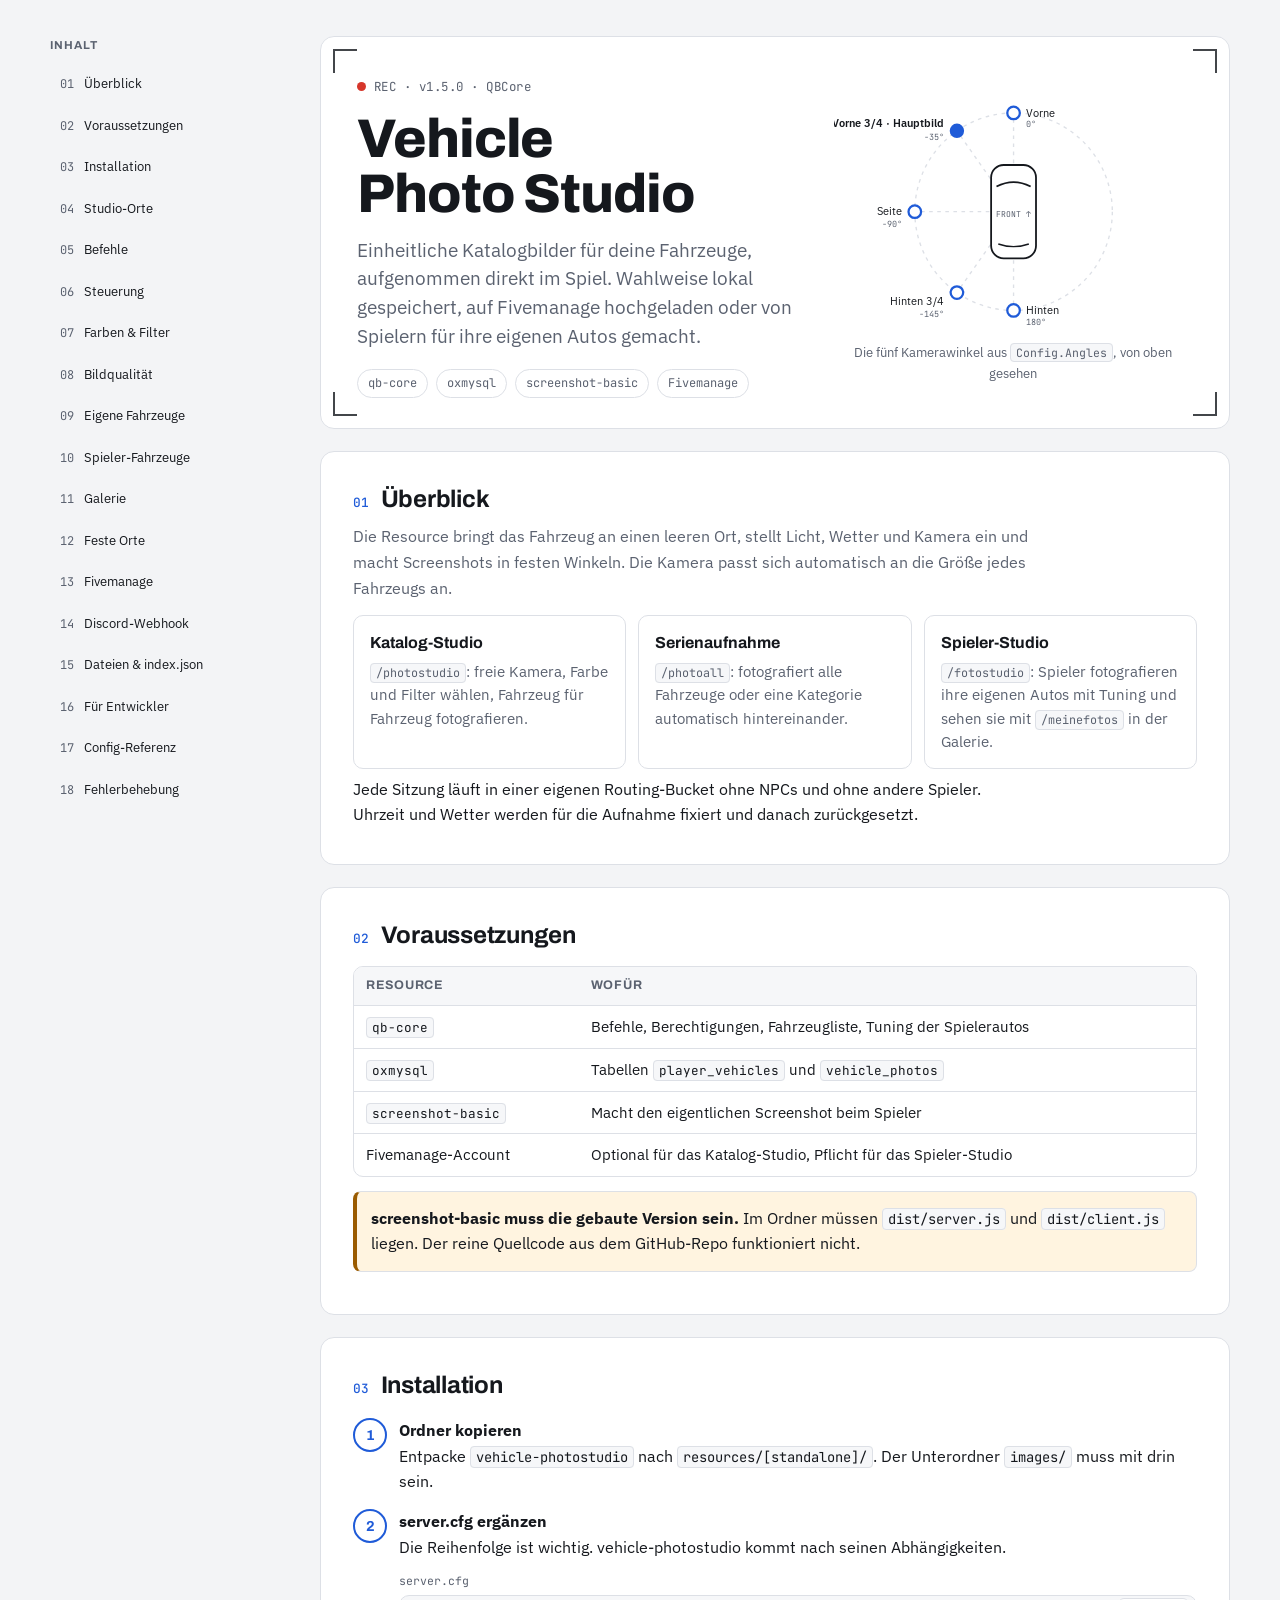
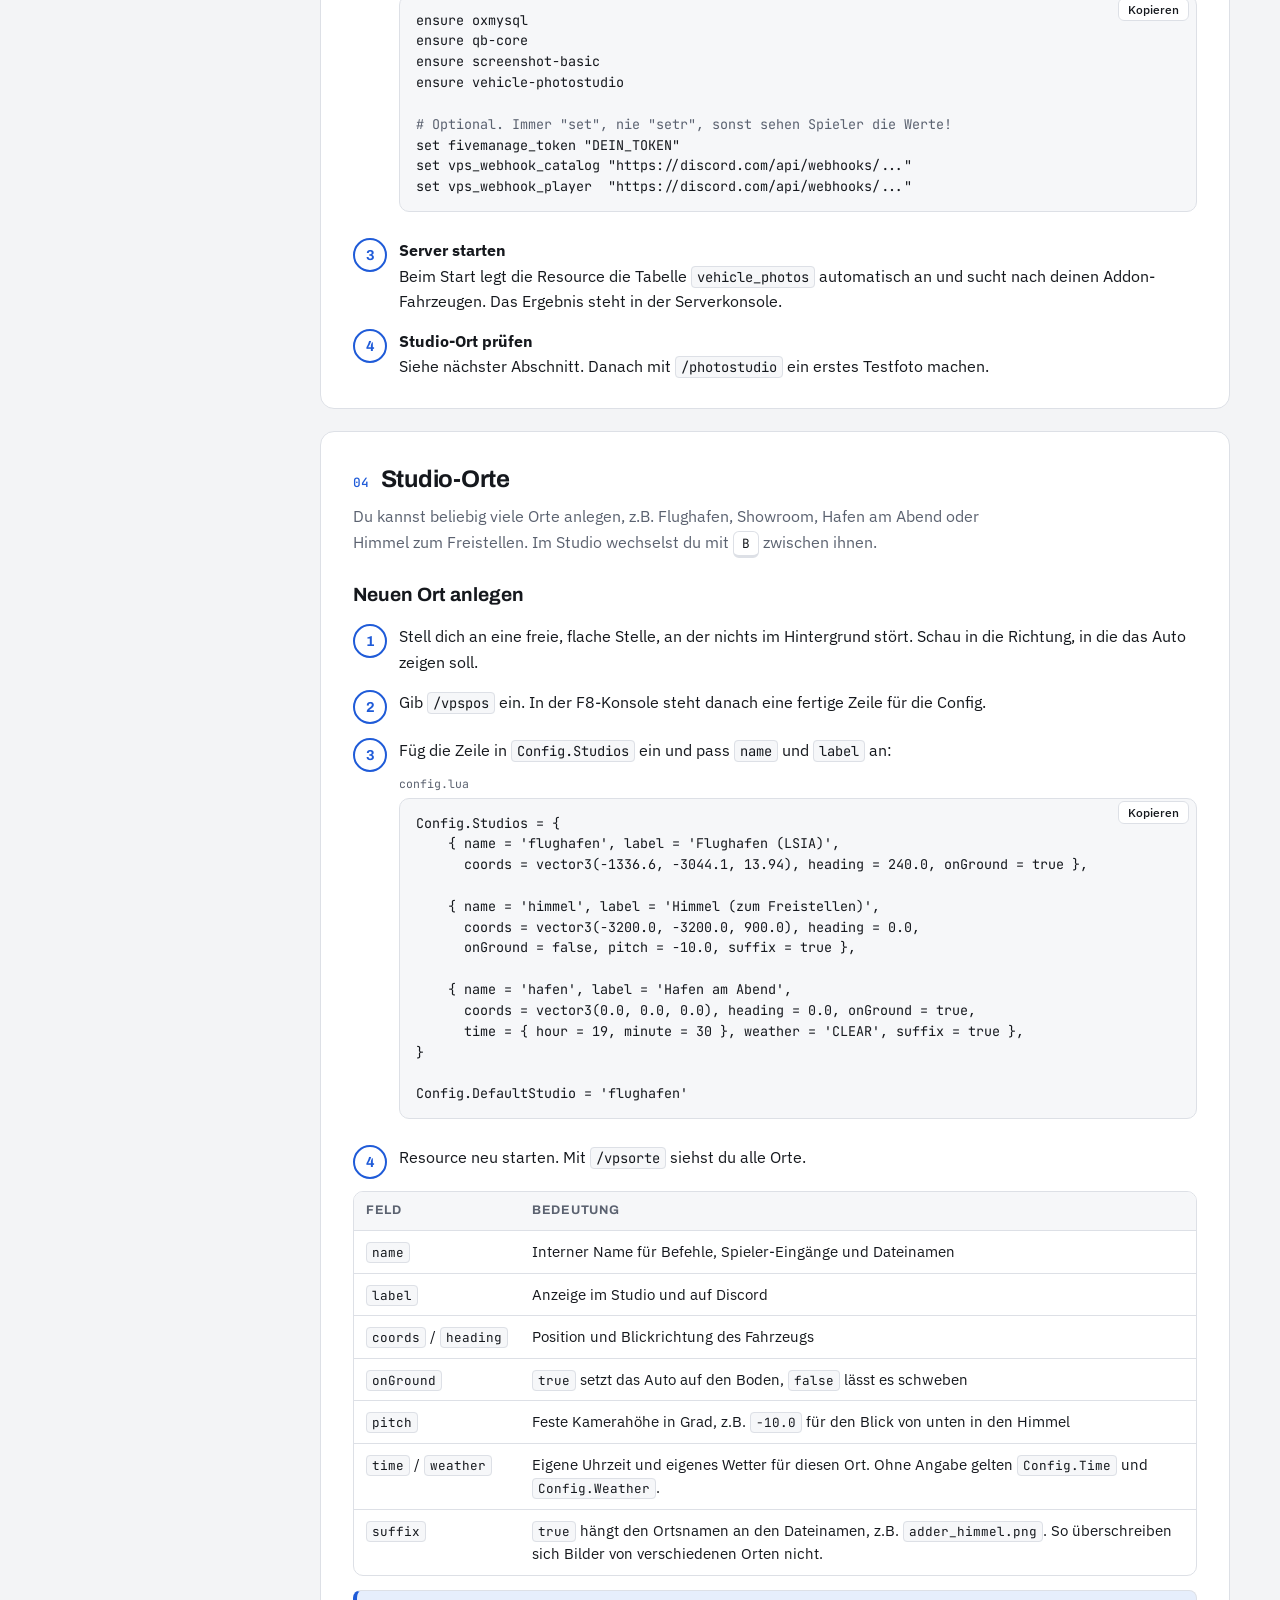
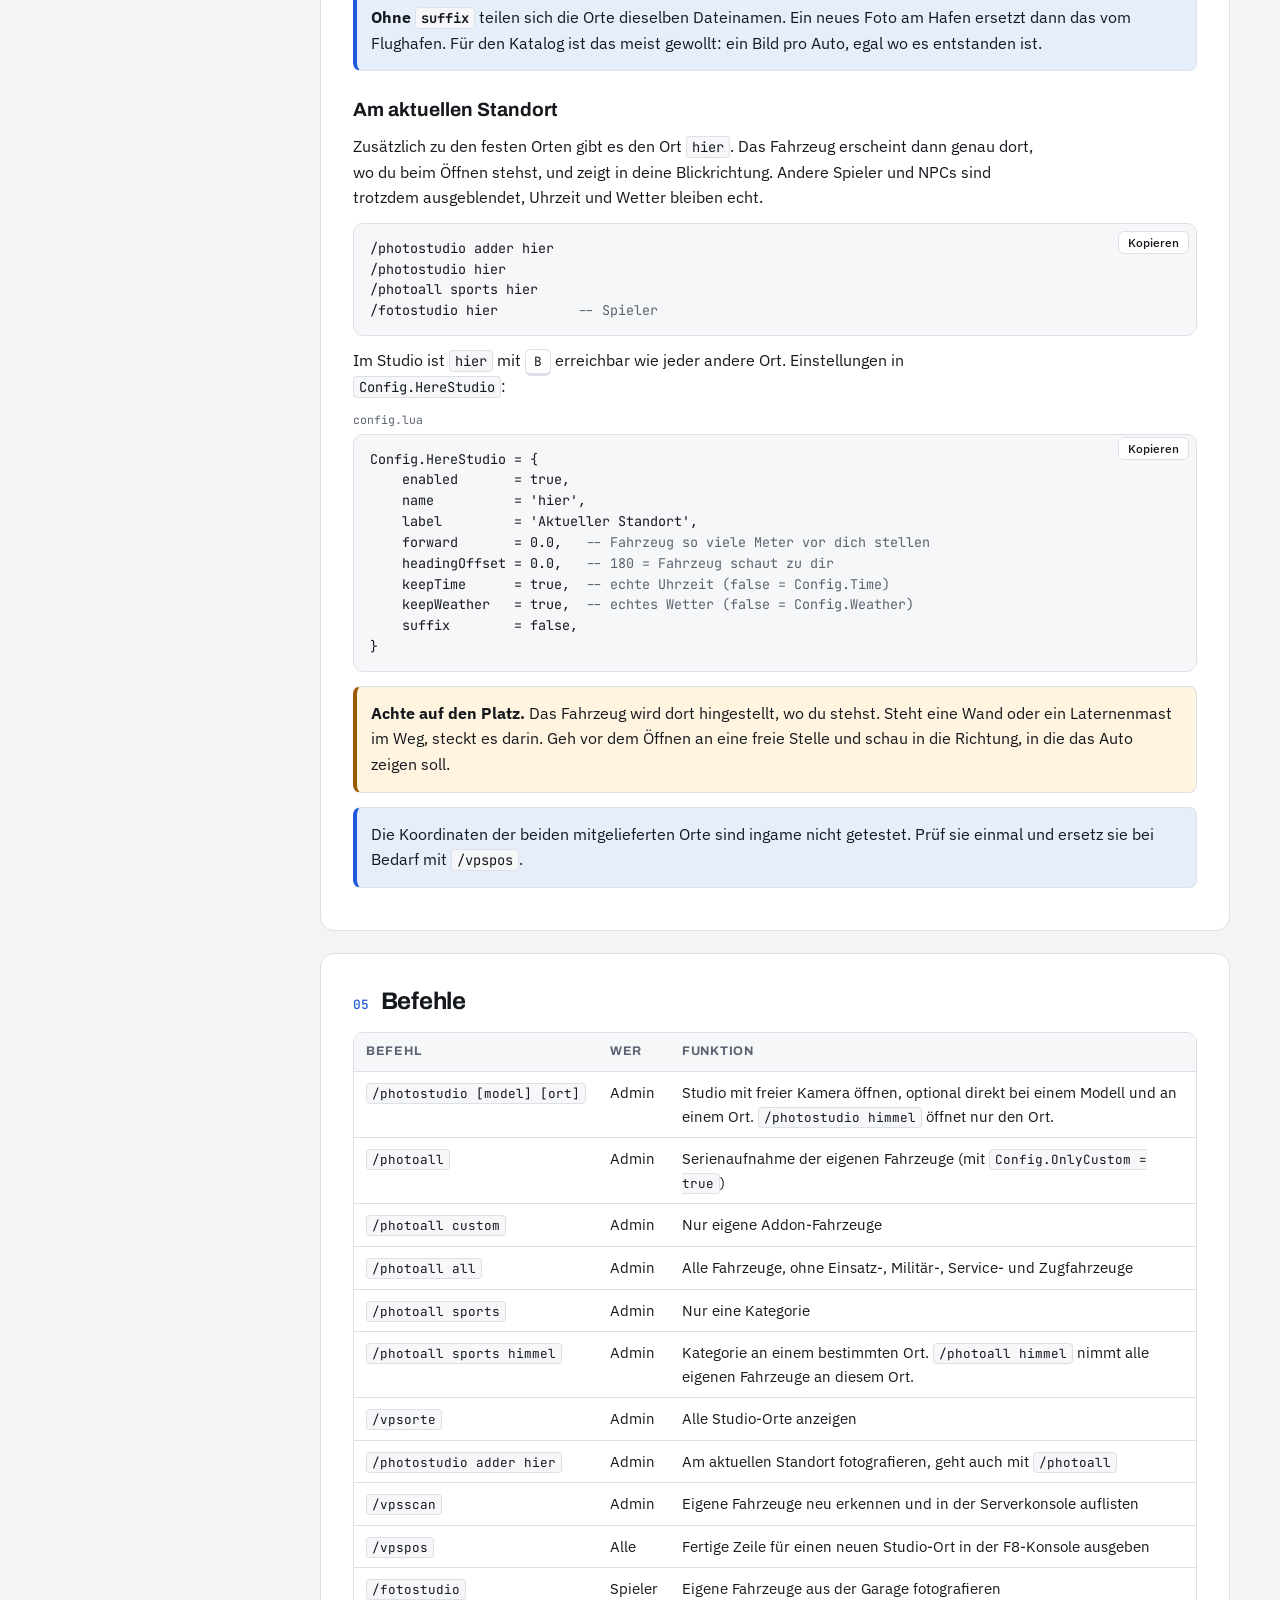
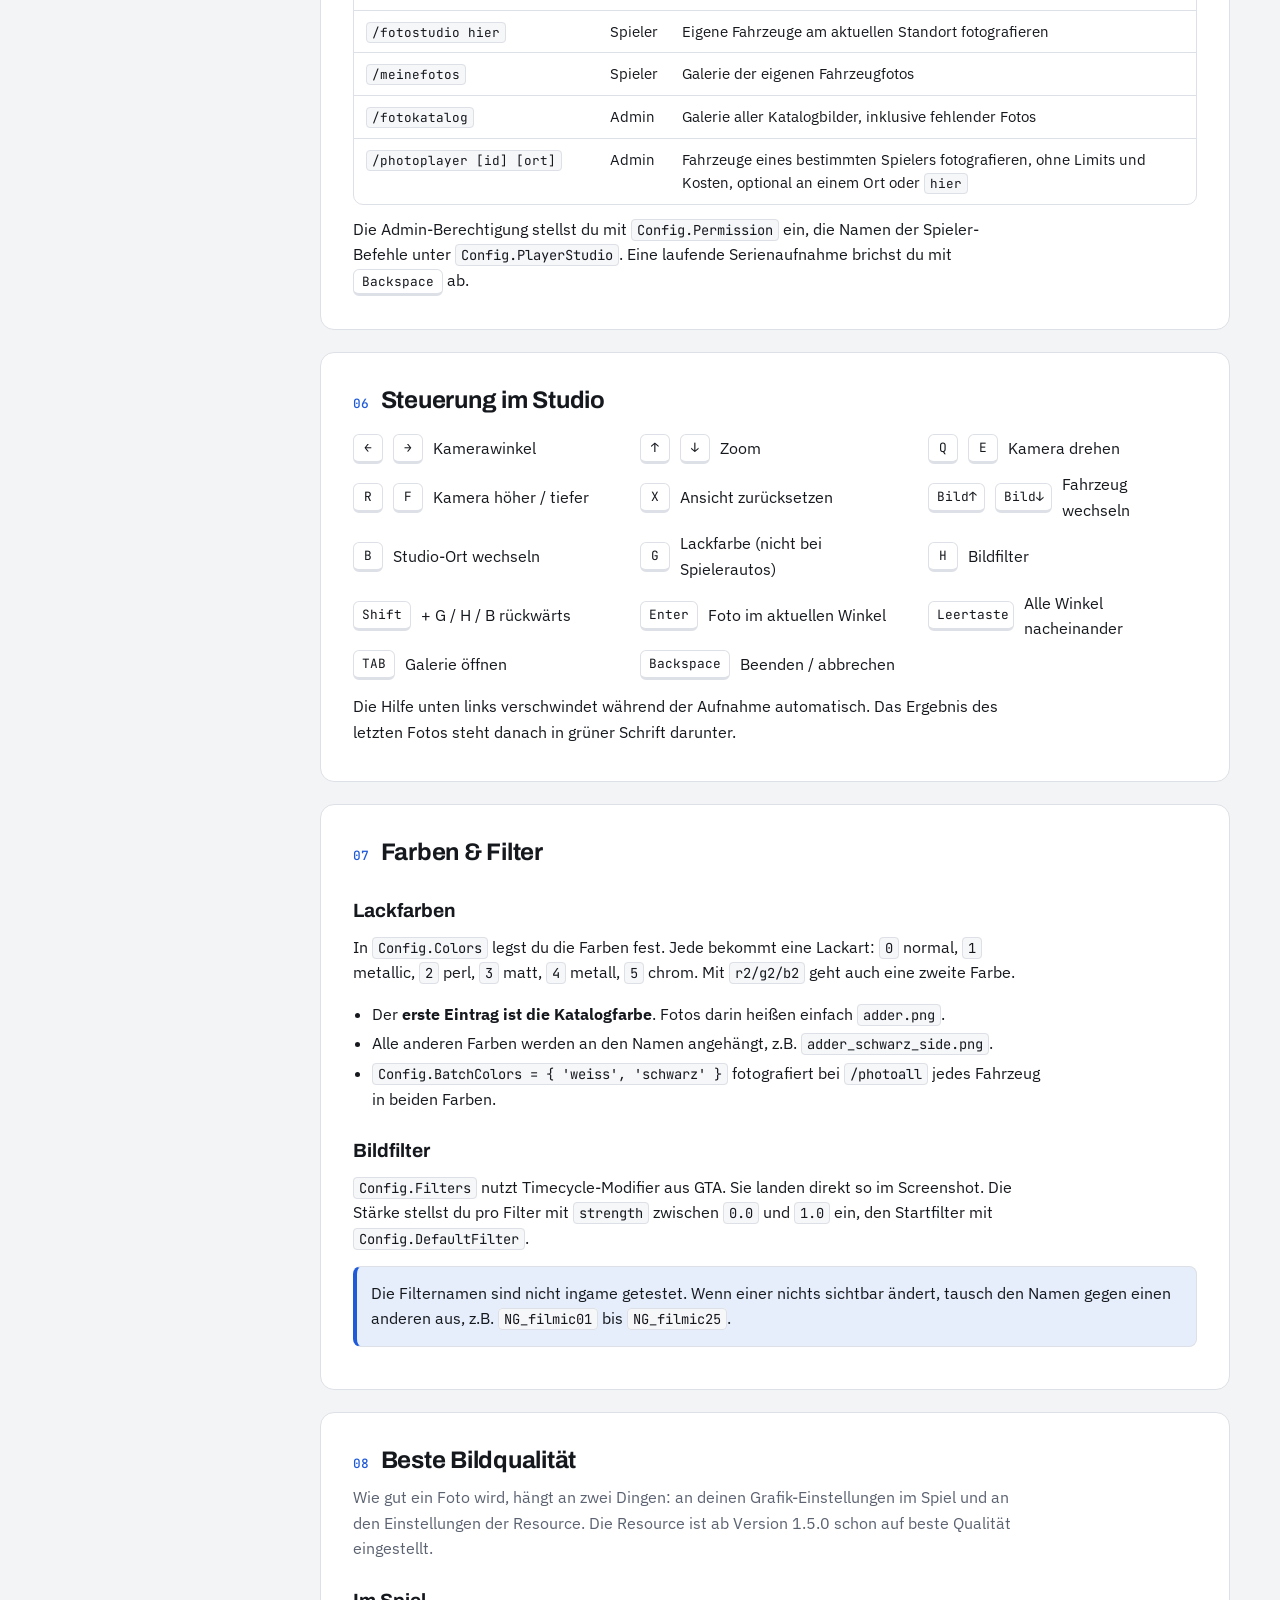
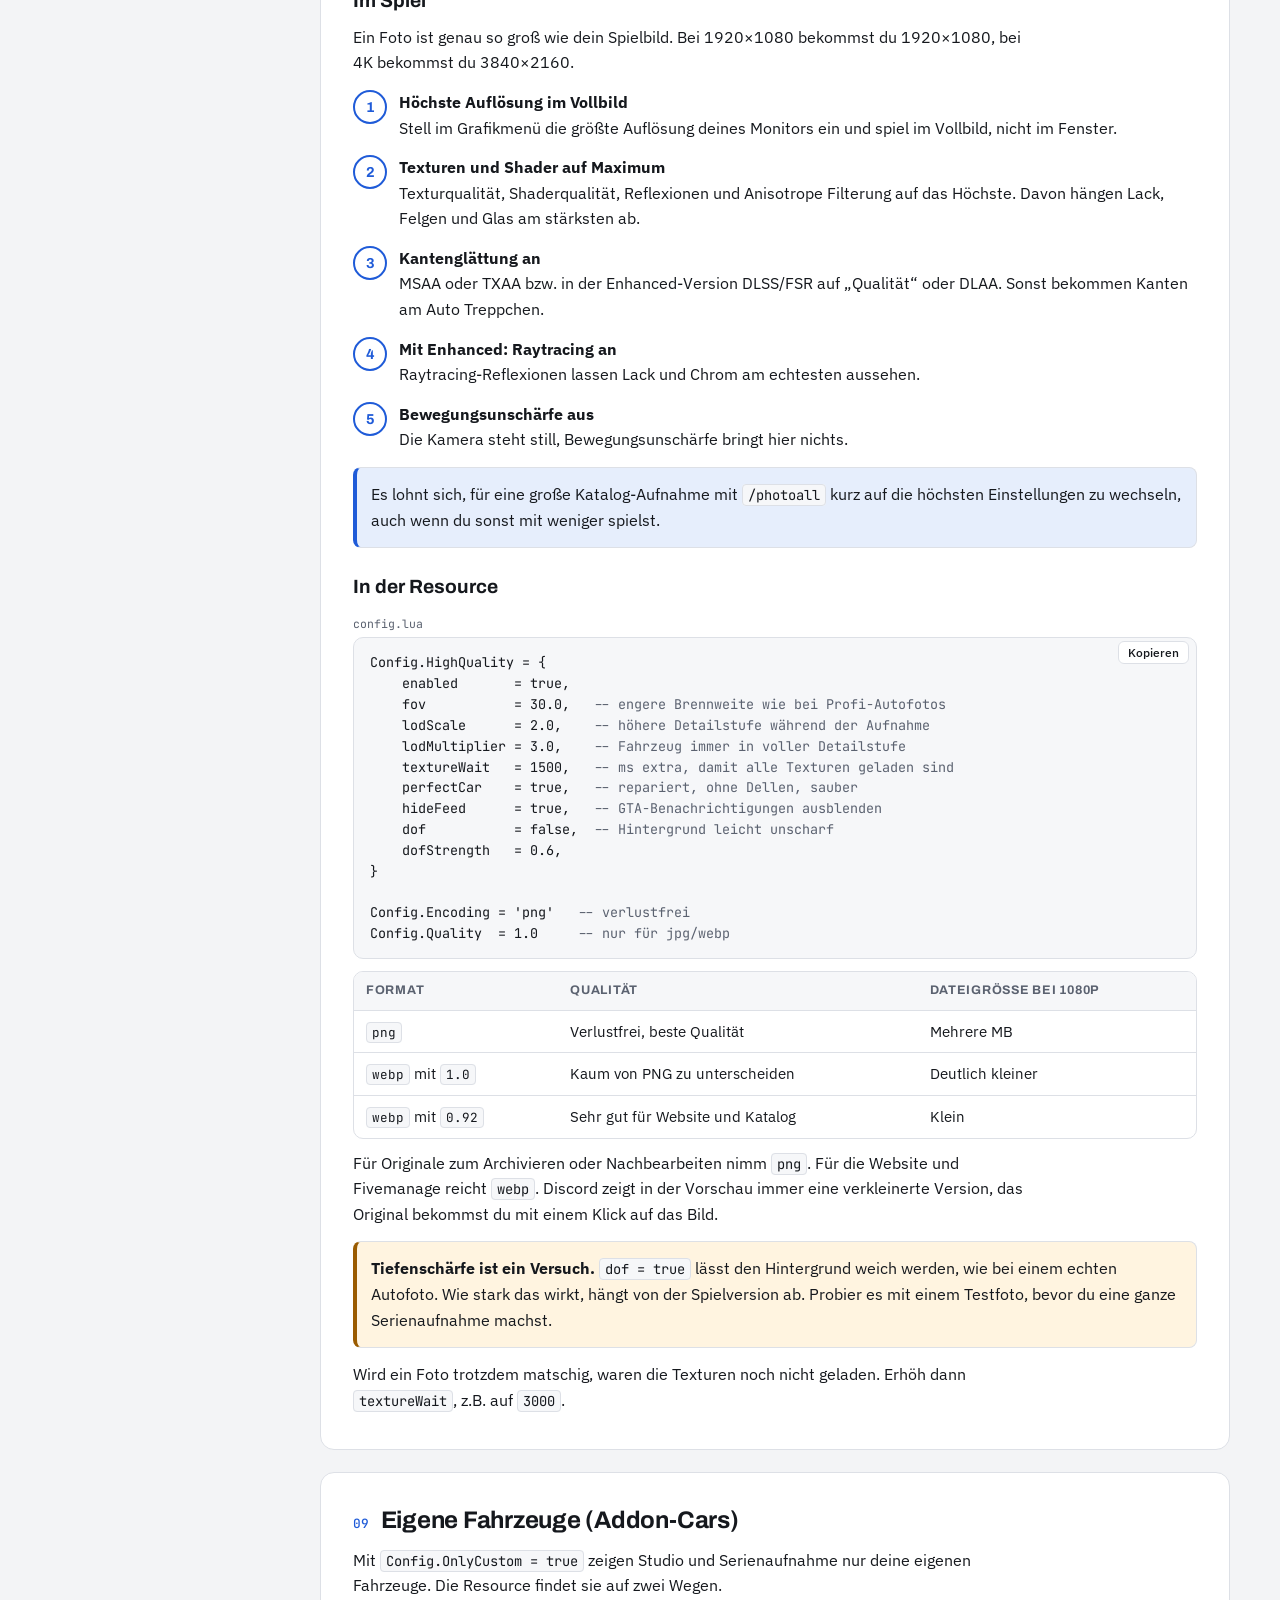
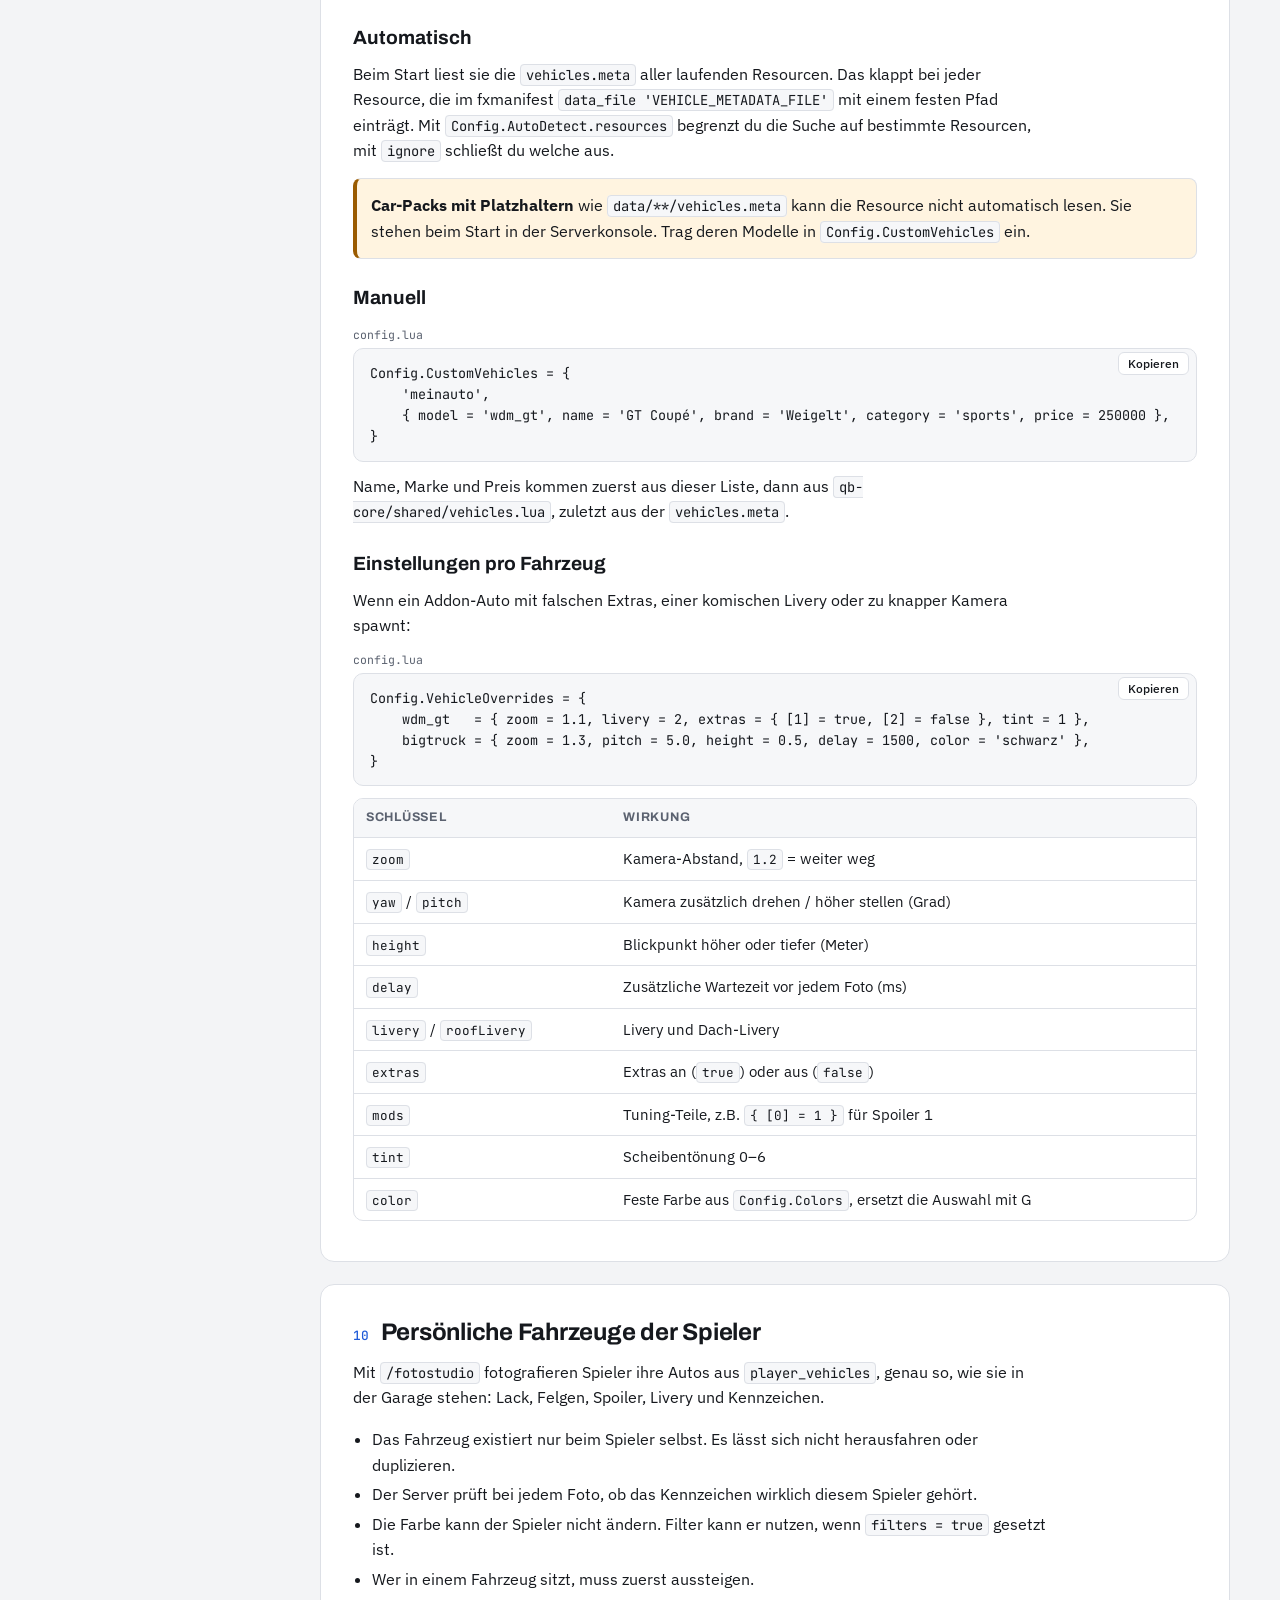
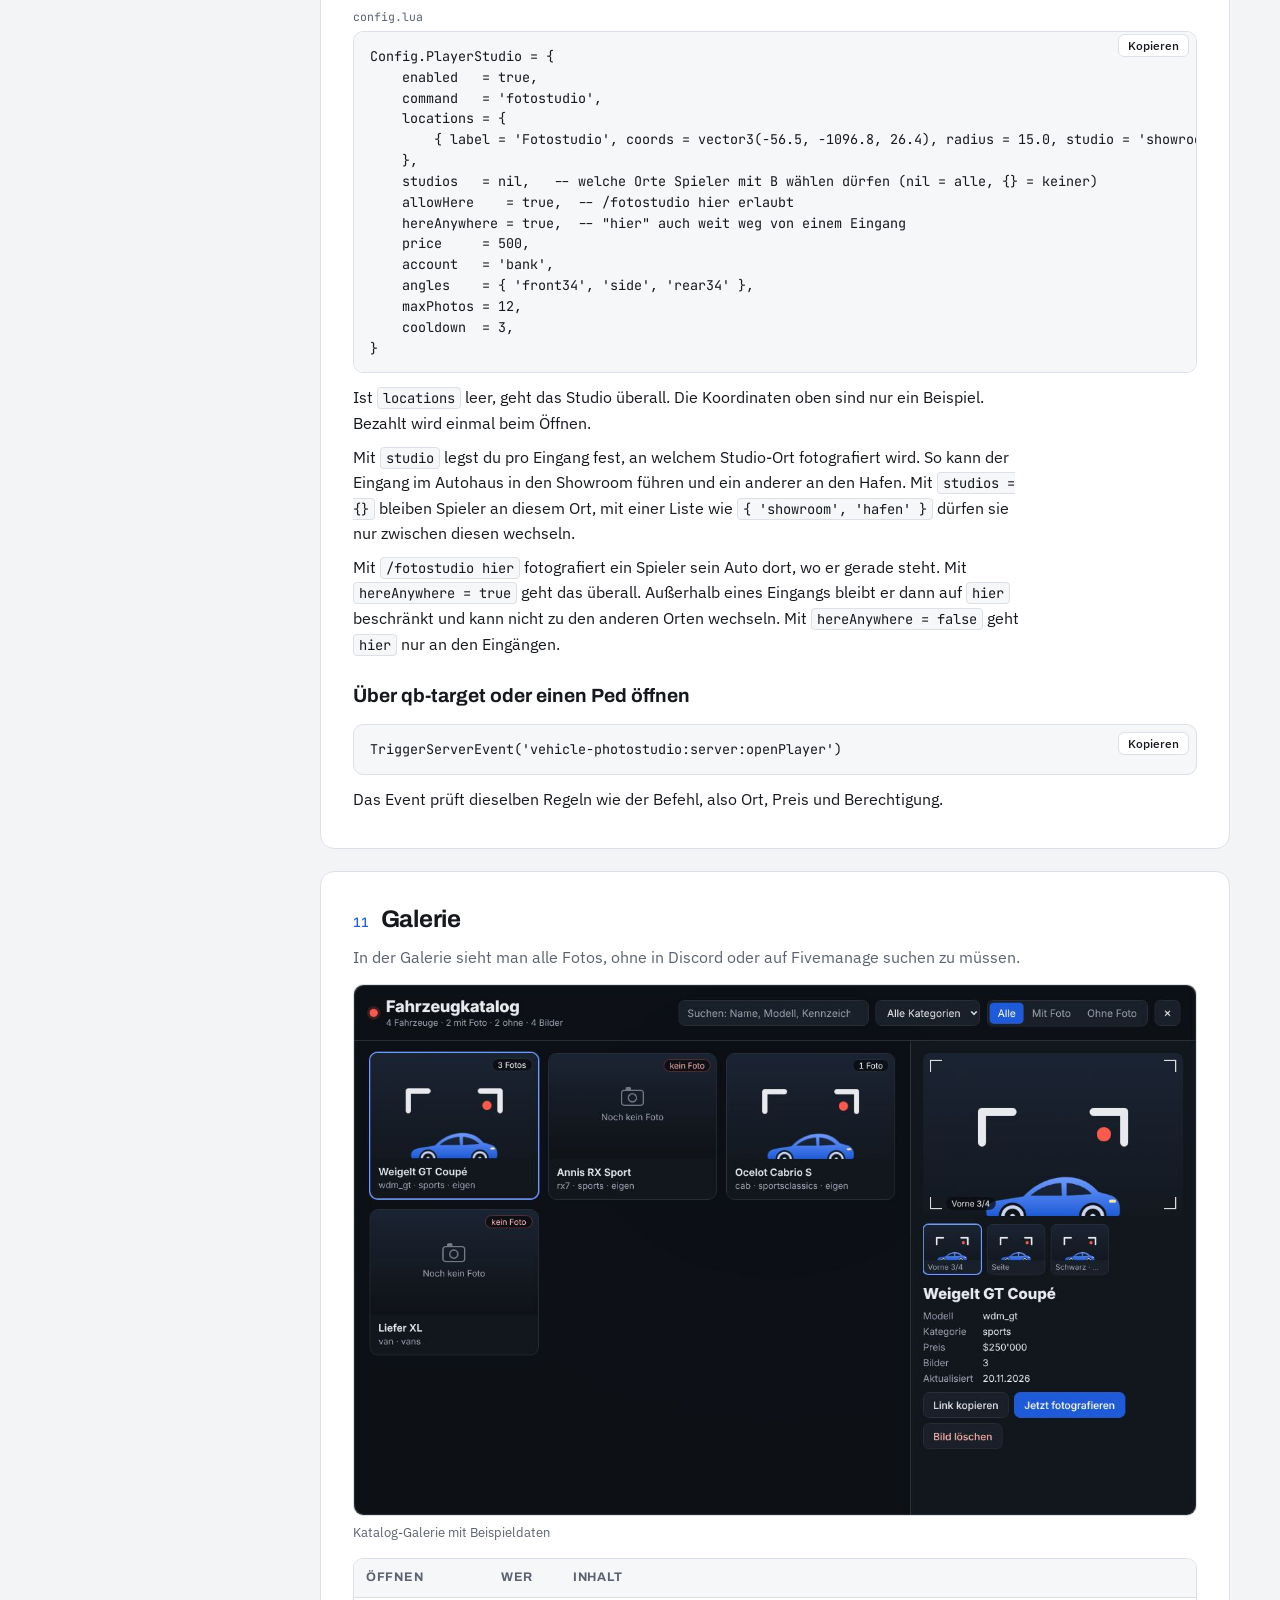
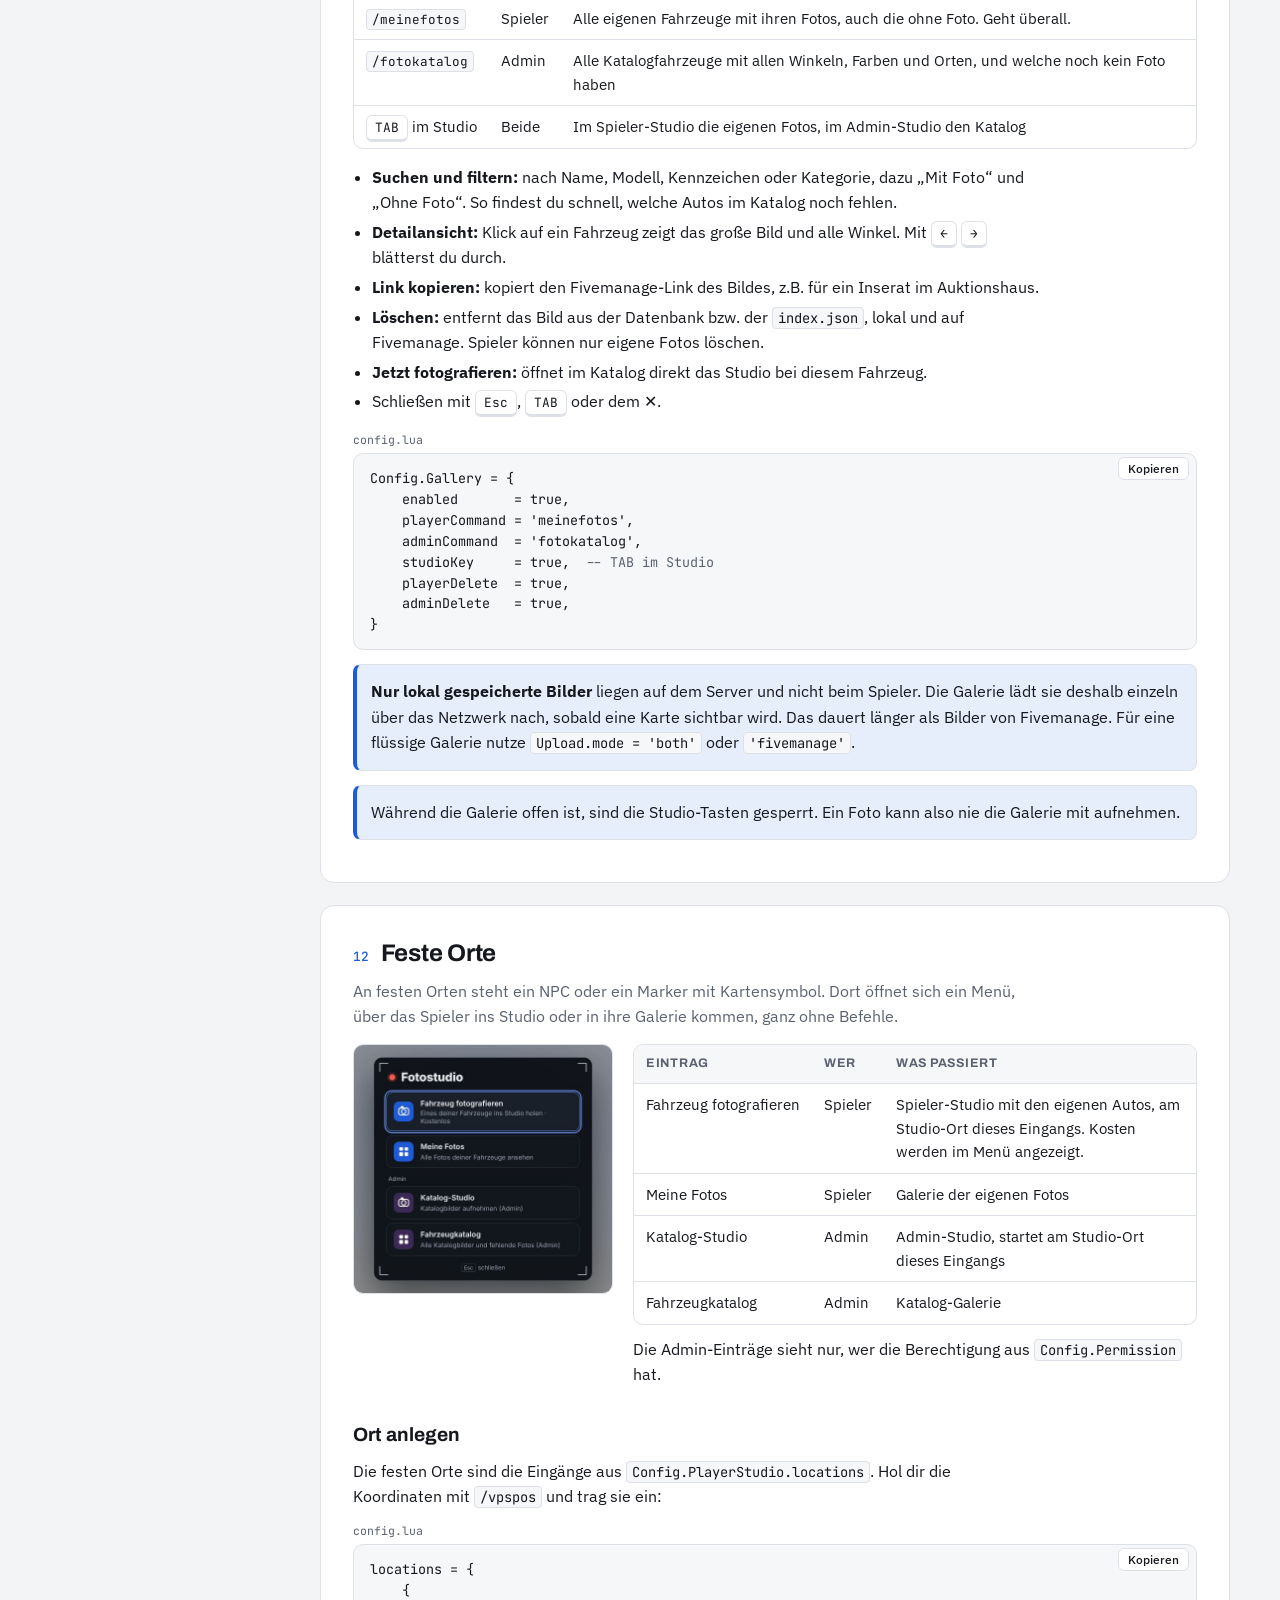
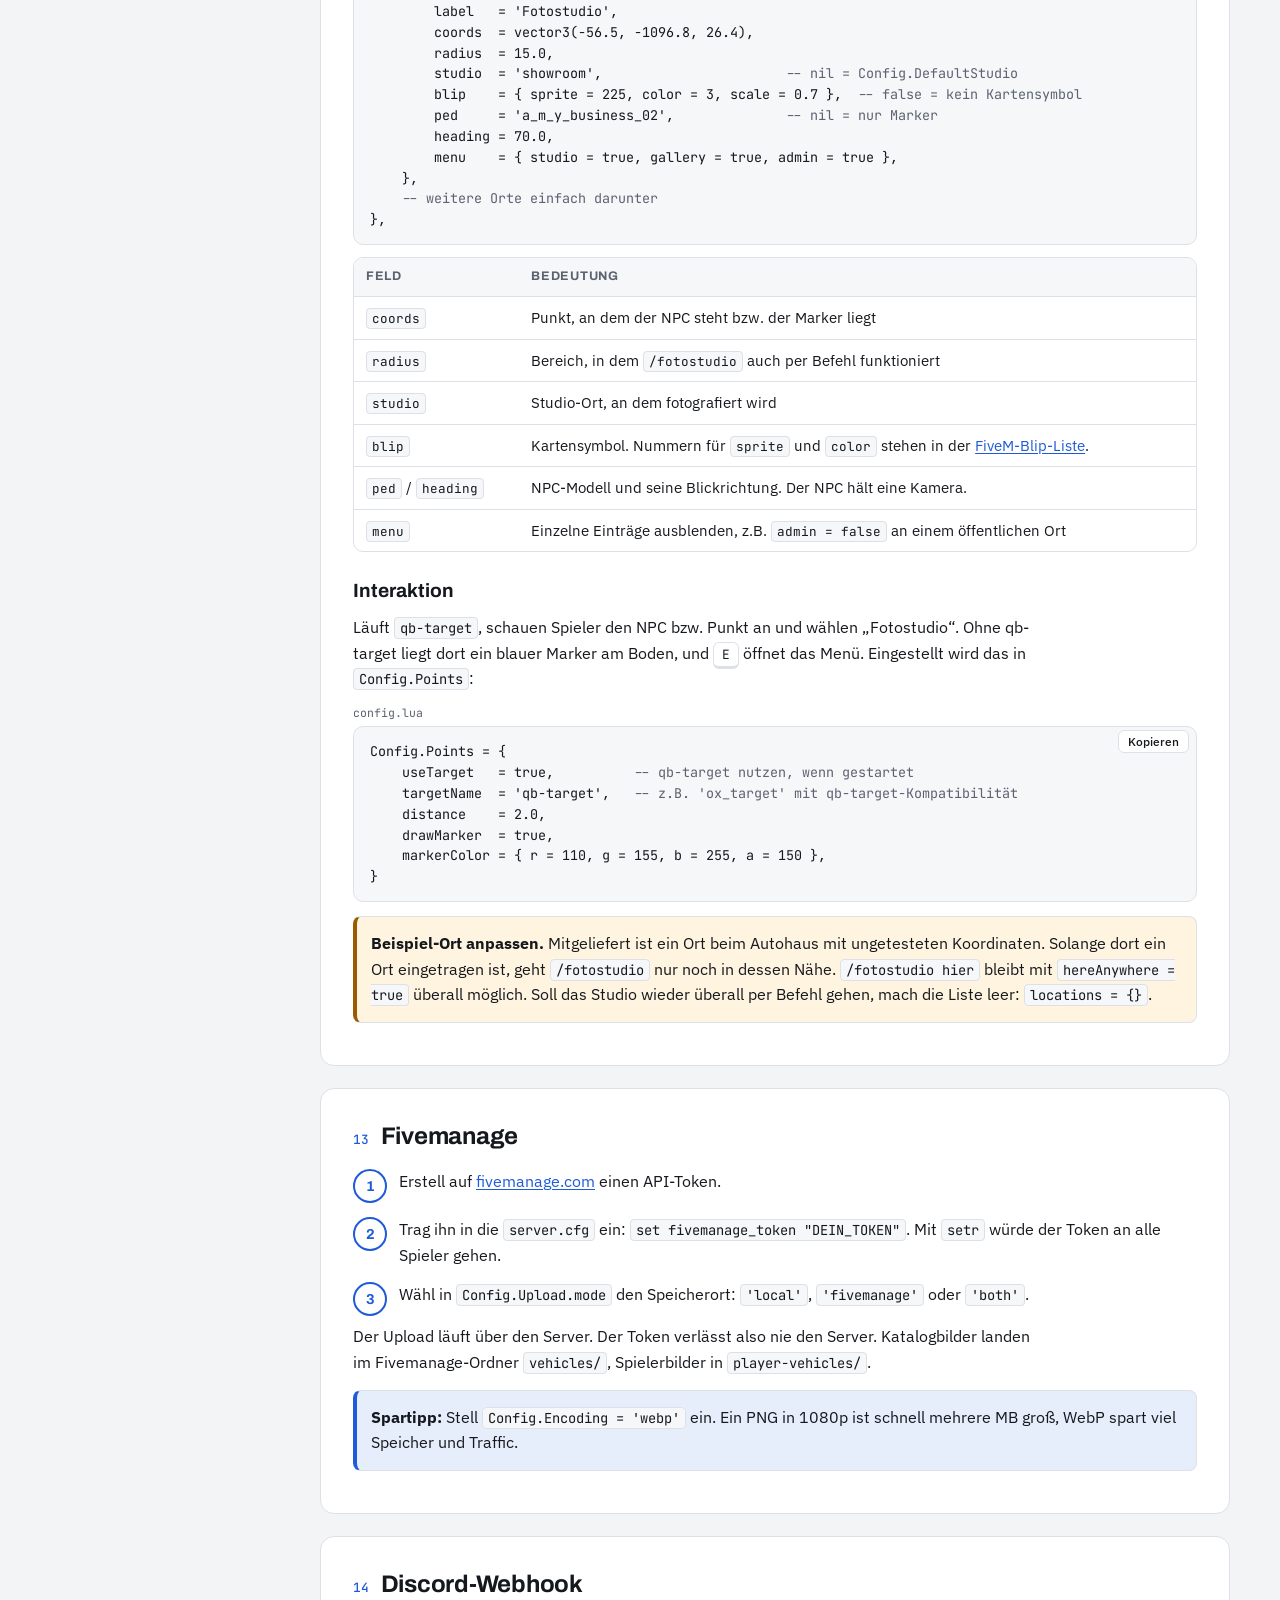
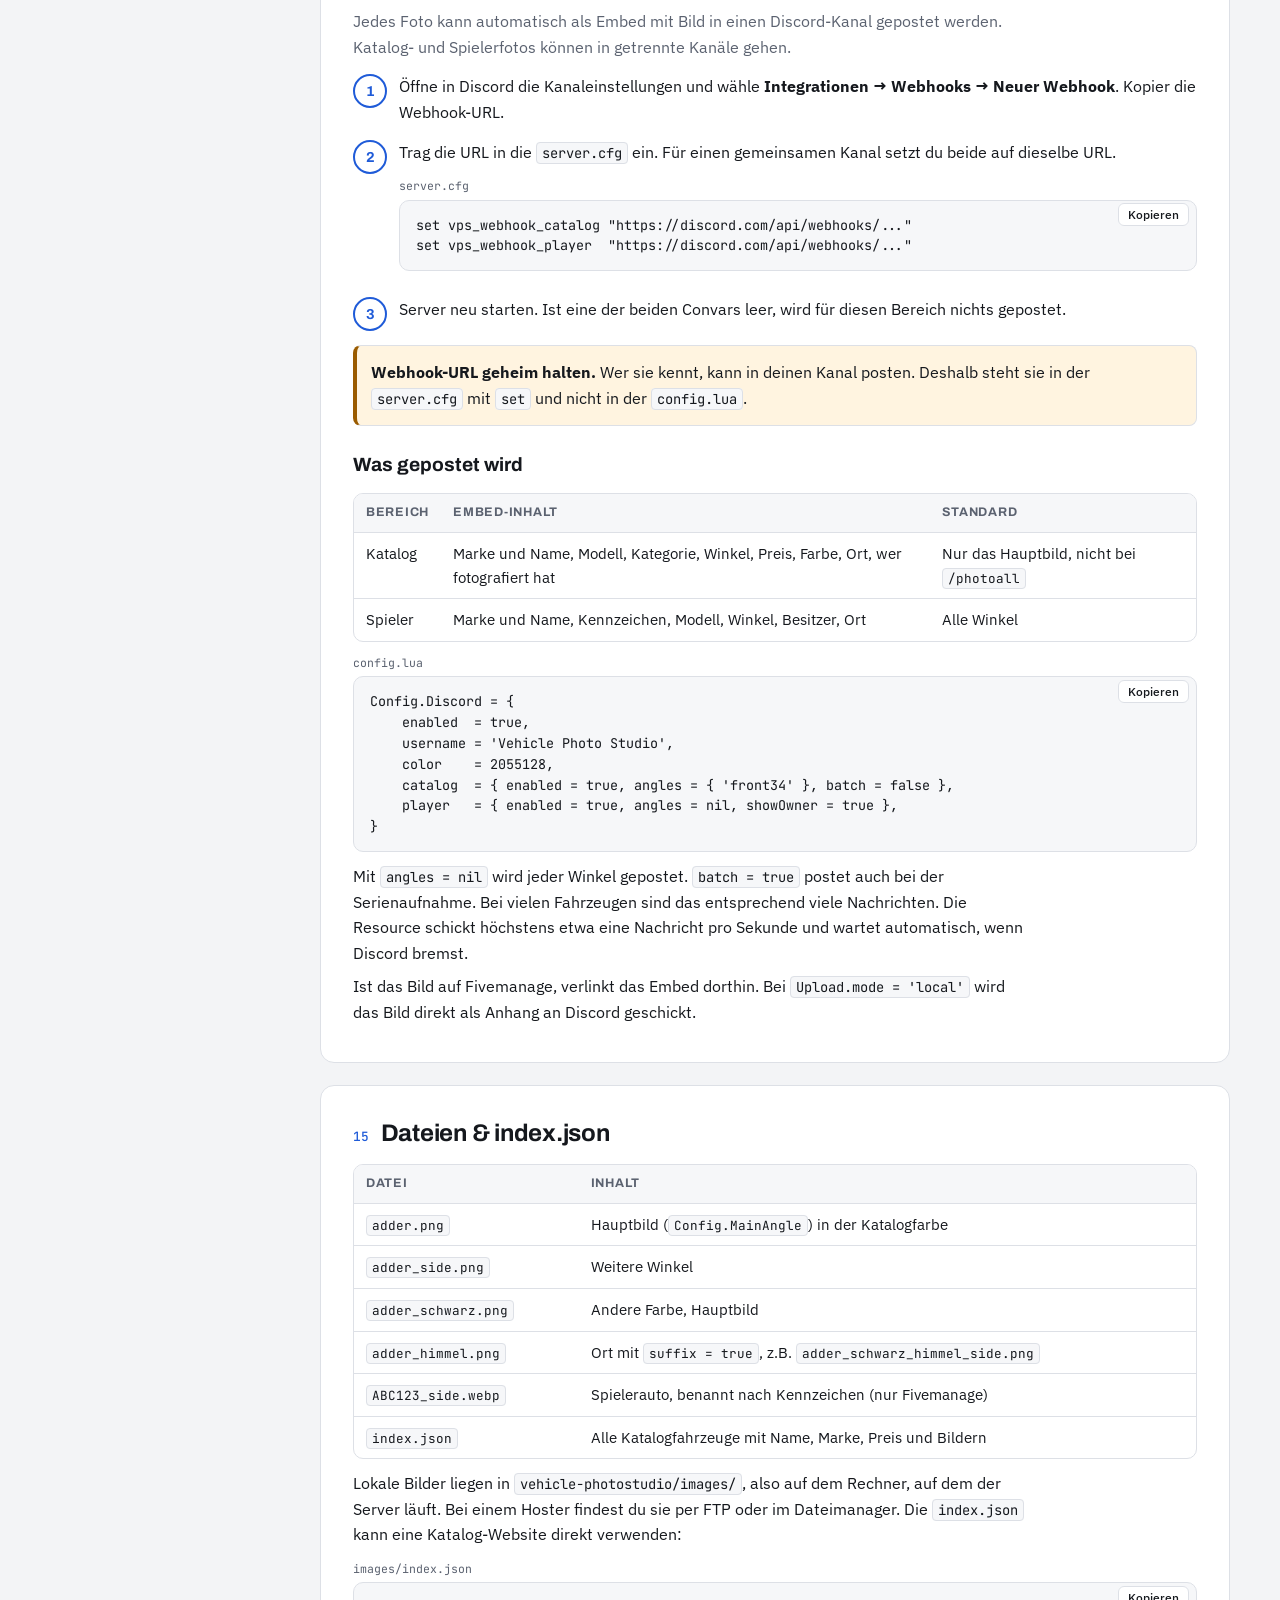
==== commit d0be3bd0: "v1.5.0: beste Bildqualität - Config.HighQuality: Brennweite 30, höhere Detailstufe, volle Fahrzeug-D" ====
--- a/docs/anleitung.html
+++ b/docs/anleitung.html
@@ -196,6 +196,7 @@
       <li><a href="#befehle">Befehle</a></li>
       <li><a href="#steuerung">Steuerung</a></li>
       <li><a href="#farben-filter">Farben &amp; Filter</a></li>
+      <li><a href="#qualitaet">Bildqualität</a></li>
       <li><a href="#eigene-fahrzeuge">Eigene Fahrzeuge</a></li>
       <li><a href="#spieler">Spieler-Fahrzeuge</a></li>
       <li><a href="#galerie">Galerie</a></li>
@@ -213,7 +214,7 @@
     <header class="hero">
       <span class="vf-b" aria-hidden="true"></span>
       <div>
-        <span class="rec"><i></i>REC · v1.4.0 · QBCore</span>
+        <span class="rec"><i></i>REC · v1.5.0 · QBCore</span>
         <h1>Vehicle Photo Studio</h1>
         <p class="lead">Einheitliche Katalogbilder für deine Fahrzeuge, aufgenommen direkt im Spiel. Wahlweise lokal gespeichert, auf Fivemanage hochgeladen oder von Spielern für ihre eigenen Autos gemacht.</p>
         <div class="chips">
@@ -429,8 +430,49 @@
       <div class="note"><p>Die Filternamen sind nicht ingame getestet. Wenn einer nichts sichtbar ändert, tausch den Namen gegen einen anderen aus, z.B. <code>NG_filmic01</code> bis <code>NG_filmic25</code>.</p></div>
     </section>
 
+    <section id="qualitaet">
+      <h2><span class="n">08</span>Beste Bildqualität</h2>
+      <p class="sub">Wie gut ein Foto wird, hängt an zwei Dingen: an deinen Grafik-Einstellungen im Spiel und an den Einstellungen der Resource. Die Resource ist ab Version 1.5.0 schon auf beste Qualität eingestellt.</p>
+      <h3>Im Spiel</h3>
+      <p>Ein Foto ist genau so groß wie dein Spielbild. Bei 1920×1080 bekommst du 1920×1080, bei 4K bekommst du 3840×2160.</p>
+      <ol class="steps">
+        <li><div><strong>Höchste Auflösung im Vollbild</strong>Stell im Grafikmenü die größte Auflösung deines Monitors ein und spiel im Vollbild, nicht im Fenster.</div></li>
+        <li><div><strong>Texturen und Shader auf Maximum</strong>Texturqualität, Shaderqualität, Reflexionen und Anisotrope Filterung auf das Höchste. Davon hängen Lack, Felgen und Glas am stärksten ab.</div></li>
+        <li><div><strong>Kantenglättung an</strong>MSAA oder TXAA bzw. in der Enhanced-Version DLSS/FSR auf „Qualität“ oder DLAA. Sonst bekommen Kanten am Auto Treppchen.</div></li>
+        <li><div><strong>Mit Enhanced: Raytracing an</strong>Raytracing-Reflexionen lassen Lack und Chrom am echtesten aussehen.</div></li>
+        <li><div><strong>Bewegungsunschärfe aus</strong>Die Kamera steht still, Bewegungsunschärfe bringt hier nichts.</div></li>
+      </ol>
+      <div class="note"><p>Es lohnt sich, für eine große Katalog-Aufnahme mit <code>/photoall</code> kurz auf die höchsten Einstellungen zu wechseln, auch wenn du sonst mit weniger spielst.</p></div>
+      <h3>In der Resource</h3>
+      <div class="code"><span class="file">config.lua</span><button class="copy" type="button">Kopieren</button><pre><code>Config.HighQuality = {
+    enabled       = true,
+    fov           = 30.0,   <span class="c">-- engere Brennweite wie bei Profi-Autofotos</span>
+    lodScale      = 2.0,    <span class="c">-- höhere Detailstufe während der Aufnahme</span>
+    lodMultiplier = 3.0,    <span class="c">-- Fahrzeug immer in voller Detailstufe</span>
+    textureWait   = 1500,   <span class="c">-- ms extra, damit alle Texturen geladen sind</span>
+    perfectCar    = true,   <span class="c">-- repariert, ohne Dellen, sauber</span>
+    hideFeed      = true,   <span class="c">-- GTA-Benachrichtigungen ausblenden</span>
+    dof           = false,  <span class="c">-- Hintergrund leicht unscharf</span>
+    dofStrength   = 0.6,
+}
+
+Config.Encoding = 'png'   <span class="c">-- verlustfrei</span>
+Config.Quality  = 1.0     <span class="c">-- nur für jpg/webp</span></code></pre></div>
+      <div class="table"><table>
+        <thead><tr><th>Format</th><th>Qualität</th><th>Dateigröße bei 1080p</th></tr></thead>
+        <tbody>
+          <tr><td><code>png</code></td><td>Verlustfrei, beste Qualität</td><td>Mehrere MB</td></tr>
+          <tr><td><code>webp</code> mit <code>1.0</code></td><td>Kaum von PNG zu unterscheiden</td><td>Deutlich kleiner</td></tr>
+          <tr><td><code>webp</code> mit <code>0.92</code></td><td>Sehr gut für Website und Katalog</td><td>Klein</td></tr>
+        </tbody>
+      </table></div>
+      <p>Für Originale zum Archivieren oder Nachbearbeiten nimm <code>png</code>. Für die Website und Fivemanage reicht <code>webp</code>. Discord zeigt in der Vorschau immer eine verkleinerte Version, das Original bekommst du mit einem Klick auf das Bild.</p>
+      <div class="note warn"><p><strong>Tiefenschärfe ist ein Versuch.</strong> <code>dof = true</code> lässt den Hintergrund weich werden, wie bei einem echten Autofoto. Wie stark das wirkt, hängt von der Spielversion ab. Probier es mit einem Testfoto, bevor du eine ganze Serienaufnahme machst.</p></div>
+      <p>Wird ein Foto trotzdem matschig, waren die Texturen noch nicht geladen. Erhöh dann <code>textureWait</code>, z.B. auf <code>3000</code>.</p>
+    </section>
+
     <section id="eigene-fahrzeuge">
-      <h2><span class="n">08</span>Eigene Fahrzeuge (Addon-Cars)</h2>
+      <h2><span class="n">09</span>Eigene Fahrzeuge (Addon-Cars)</h2>
       <p>Mit <code>Config.OnlyCustom = true</code> zeigen Studio und Serienaufnahme nur deine eigenen Fahrzeuge. Die Resource findet sie auf zwei Wegen.</p>
       <h3>Automatisch</h3>
       <p>Beim Start liest sie die <code>vehicles.meta</code> aller laufenden Resourcen. Das klappt bei jeder Resource, die im fxmanifest <code>data_file 'VEHICLE_METADATA_FILE'</code> mit einem festen Pfad einträgt. Mit <code>Config.AutoDetect.resources</code> begrenzt du die Suche auf bestimmte Resourcen, mit <code>ignore</code> schließt du welche aus.</p>
@@ -464,7 +506,7 @@
     </section>
 
     <section id="spieler">
-      <h2><span class="n">09</span>Persönliche Fahrzeuge der Spieler</h2>
+      <h2><span class="n">10</span>Persönliche Fahrzeuge der Spieler</h2>
       <p>Mit <code>/fotostudio</code> fotografieren Spieler ihre Autos aus <code>player_vehicles</code>, genau so, wie sie in der Garage stehen: Lack, Felgen, Spoiler, Livery und Kennzeichen.</p>
       <ul>
         <li>Das Fahrzeug existiert nur beim Spieler selbst. Es lässt sich nicht herausfahren oder duplizieren.</li>
@@ -496,7 +538,7 @@
     </section>
 
     <section id="galerie">
-      <h2><span class="n">10</span>Galerie</h2>
+      <h2><span class="n">11</span>Galerie</h2>
       <p class="sub">In der Galerie sieht man alle Fotos, ohne in Discord oder auf Fivemanage suchen zu müssen.</p>
       <figure style="margin:14px 0">
         <img src="[data-uri]" alt="Galerie mit Fahrzeugkarten links und der Detailansicht eines Fahrzeugs rechts" style="width:100%;border-radius:10px;border:1px solid var(--line);display:block">
@@ -531,7 +573,7 @@
     </section>
 
     <section id="feste-orte">
-      <h2><span class="n">11</span>Feste Orte</h2>
+      <h2><span class="n">12</span>Feste Orte</h2>
       <p class="sub">An festen Orten steht ein NPC oder ein Marker mit Kartensymbol. Dort öffnet sich ein Menü, über das Spieler ins Studio oder in ihre Galerie kommen, ganz ohne Befehle.</p>
       <div style="display:grid;grid-template-columns:minmax(0,260px) minmax(0,1fr);gap:20px;align-items:start;margin:14px 0" class="pair">
         <img src="[data-uri]" alt="Menü mit den Einträgen Fahrzeug fotografieren, Meine Fotos, Katalog-Studio und Fahrzeugkatalog" style="width:100%;border-radius:10px;border:1px solid var(--line);display:block">
@@ -587,7 +629,7 @@
     </section>
 
     <section id="fivemanage">
-      <h2><span class="n">12</span>Fivemanage</h2>
+      <h2><span class="n">13</span>Fivemanage</h2>
       <ol class="steps">
         <li><div>Erstell auf <a href="https://fivemanage.com" target="_blank" rel="noopener">fivemanage.com</a> einen API-Token.</div></li>
         <li><div>Trag ihn in die <code>server.cfg</code> ein: <code>set fivemanage_token "DEIN_TOKEN"</code>. Mit <code>setr</code> würde der Token an alle Spieler gehen.</div></li>
@@ -598,7 +640,7 @@
     </section>
 
     <section id="discord">
-      <h2><span class="n">13</span>Discord-Webhook</h2>
+      <h2><span class="n">14</span>Discord-Webhook</h2>
       <p class="sub">Jedes Foto kann automatisch als Embed mit Bild in einen Discord-Kanal gepostet werden. Katalog- und Spielerfotos können in getrennte Kanäle gehen.</p>
       <ol class="steps">
         <li><div>Öffne in Discord die Kanaleinstellungen und wähle <strong style="display:inline">Integrationen → Webhooks → Neuer Webhook</strong>. Kopier die Webhook-URL.</div></li>
@@ -629,7 +671,7 @@
     </section>
 
     <section id="ausgabe">
-      <h2><span class="n">14</span>Dateien &amp; index.json</h2>
+      <h2><span class="n">15</span>Dateien &amp; index.json</h2>
       <div class="table"><table>
         <thead><tr><th>Datei</th><th>Inhalt</th></tr></thead>
         <tbody>
@@ -657,7 +699,7 @@
     </section>
 
     <section id="entwickler">
-      <h2><span class="n">15</span>Für Entwickler</h2>
+      <h2><span class="n">16</span>Für Entwickler</h2>
       <p>Die Fotos der Spielerautos stehen in der Tabelle <code>vehicle_photos</code> (Kennzeichen, Winkel, Link). Andere Resourcen wie ein Auktionshaus, eine Garage oder ein Handy lesen sie so aus:</p>
       <div class="code"><span class="file">Server</span><button class="copy" type="button">Kopieren</button><pre><code>local url    = exports['vehicle-photostudio']:GetVehiclePhoto(plate)          <span class="c">-- Hauptbild</span>
 local side   = exports['vehicle-photostudio']:GetVehiclePhoto(plate, 'side')  <span class="c">-- bestimmter Winkel</span>
@@ -673,7 +715,7 @@
     </section>
 
     <section id="config">
-      <h2><span class="n">16</span>Config-Referenz</h2>
+      <h2><span class="n">17</span>Config-Referenz</h2>
       <p class="sub">Die wichtigsten Einstellungen in <code>config.lua</code>. Jede Option ist in der Datei selbst kommentiert.</p>
       <div class="table"><table>
         <thead><tr><th>Option</th><th>Standard</th><th>Bedeutung</th></tr></thead>
@@ -683,12 +725,13 @@
           <tr><td><code>DefaultStudio</code></td><td><code>'flughafen'</code></td><td>Ort beim Öffnen, auch <code>'hier'</code> möglich</td></tr>
           <tr><td><code>HereStudio</code></td><td>an</td><td>Ort „aktueller Standort“ mit echter Uhrzeit und echtem Wetter</td></tr>
           <tr><td><code>Time</code> / <code>Weather</code></td><td>12:00 / <code>EXTRASUNNY</code></td><td>Licht während der Aufnahme, wenn der Ort nichts eigenes hat</td></tr>
-          <tr><td><code>FOV</code></td><td><code>40.0</code></td><td>Brennweite, kleiner = weniger Verzerrung</td></tr>
+          <tr><td><code>FOV</code></td><td><code>40.0</code></td><td>Brennweite, wenn <code>HighQuality</code> aus ist</td></tr>
+          <tr><td><code>HighQuality</code></td><td>an, FOV 30</td><td>Beste Bildqualität: Detailstufe, Texturen, sauberes Auto, Brennweite</td></tr>
           <tr><td><code>Padding</code></td><td><code>1.05</code></td><td>Rand um das Fahrzeug</td></tr>
           <tr><td><code>CaptureDelay</code></td><td><code>800</code></td><td>Wartezeit vor jedem Foto (ms)</td></tr>
           <tr><td><code>MainAngle</code></td><td><code>'front34'</code></td><td>Winkel des Hauptbilds</td></tr>
           <tr><td><code>BatchAngles</code></td><td>front34, side, rear34</td><td>Winkel bei Leertaste und <code>/photoall</code></td></tr>
-          <tr><td><code>Encoding</code></td><td><code>'png'</code></td><td><code>'png'</code>, <code>'jpg'</code> oder <code>'webp'</code></td></tr>
+          <tr><td><code>Encoding</code> / <code>Quality</code></td><td><code>'png'</code> / <code>1.0</code></td><td>Bildformat und Qualität, siehe Beste Bildqualität</td></tr>
           <tr><td><code>Upload.mode</code></td><td><code>'both'</code></td><td>Lokal, Fivemanage oder beides</td></tr>
           <tr><td><code>Points</code></td><td>qb-target, sonst Marker</td><td>Interaktion an den festen Orten</td></tr>
           <tr><td><code>Gallery</code></td><td>an</td><td>Galerie mit <code>/meinefotos</code>, <code>/fotokatalog</code> und TAB im Studio</td></tr>
@@ -704,7 +747,7 @@
     </section>
 
     <section id="probleme">
-      <h2><span class="n">17</span>Fehlerbehebung</h2>
+      <h2><span class="n">18</span>Fehlerbehebung</h2>
       <details>
         <summary>„Filesystem write permission check from 'screenshot-basic'“ in der Konsole</summary>
         <p>Das kommt von der Datei-Sandbox in neueren FXServer-Versionen. Ab Version 1.0.0 schreibt screenshot-basic keine Dateien mehr, sondern die Resource speichert selbst in ihren eigenen Ordner. Wenn die Meldung trotzdem erscheint, hast du noch eine alte <code>server.lua</code>. Ersetz den ganzen Ordner inklusive <code>server.js</code>.</p>
@@ -769,7 +812,7 @@
   </main>
 
   <footer>
-    <span>Vehicle Photo Studio · v1.4.0 · für QBCore</span>
+    <span>Vehicle Photo Studio · v1.5.0 · für QBCore</span>
     <span>Autor: Robertbox28 · <a href="https://robertbox28.ch" target="_blank" rel="noopener">robertbox28.ch</a> · Für Culture City</span>
   </footer>
 </div>
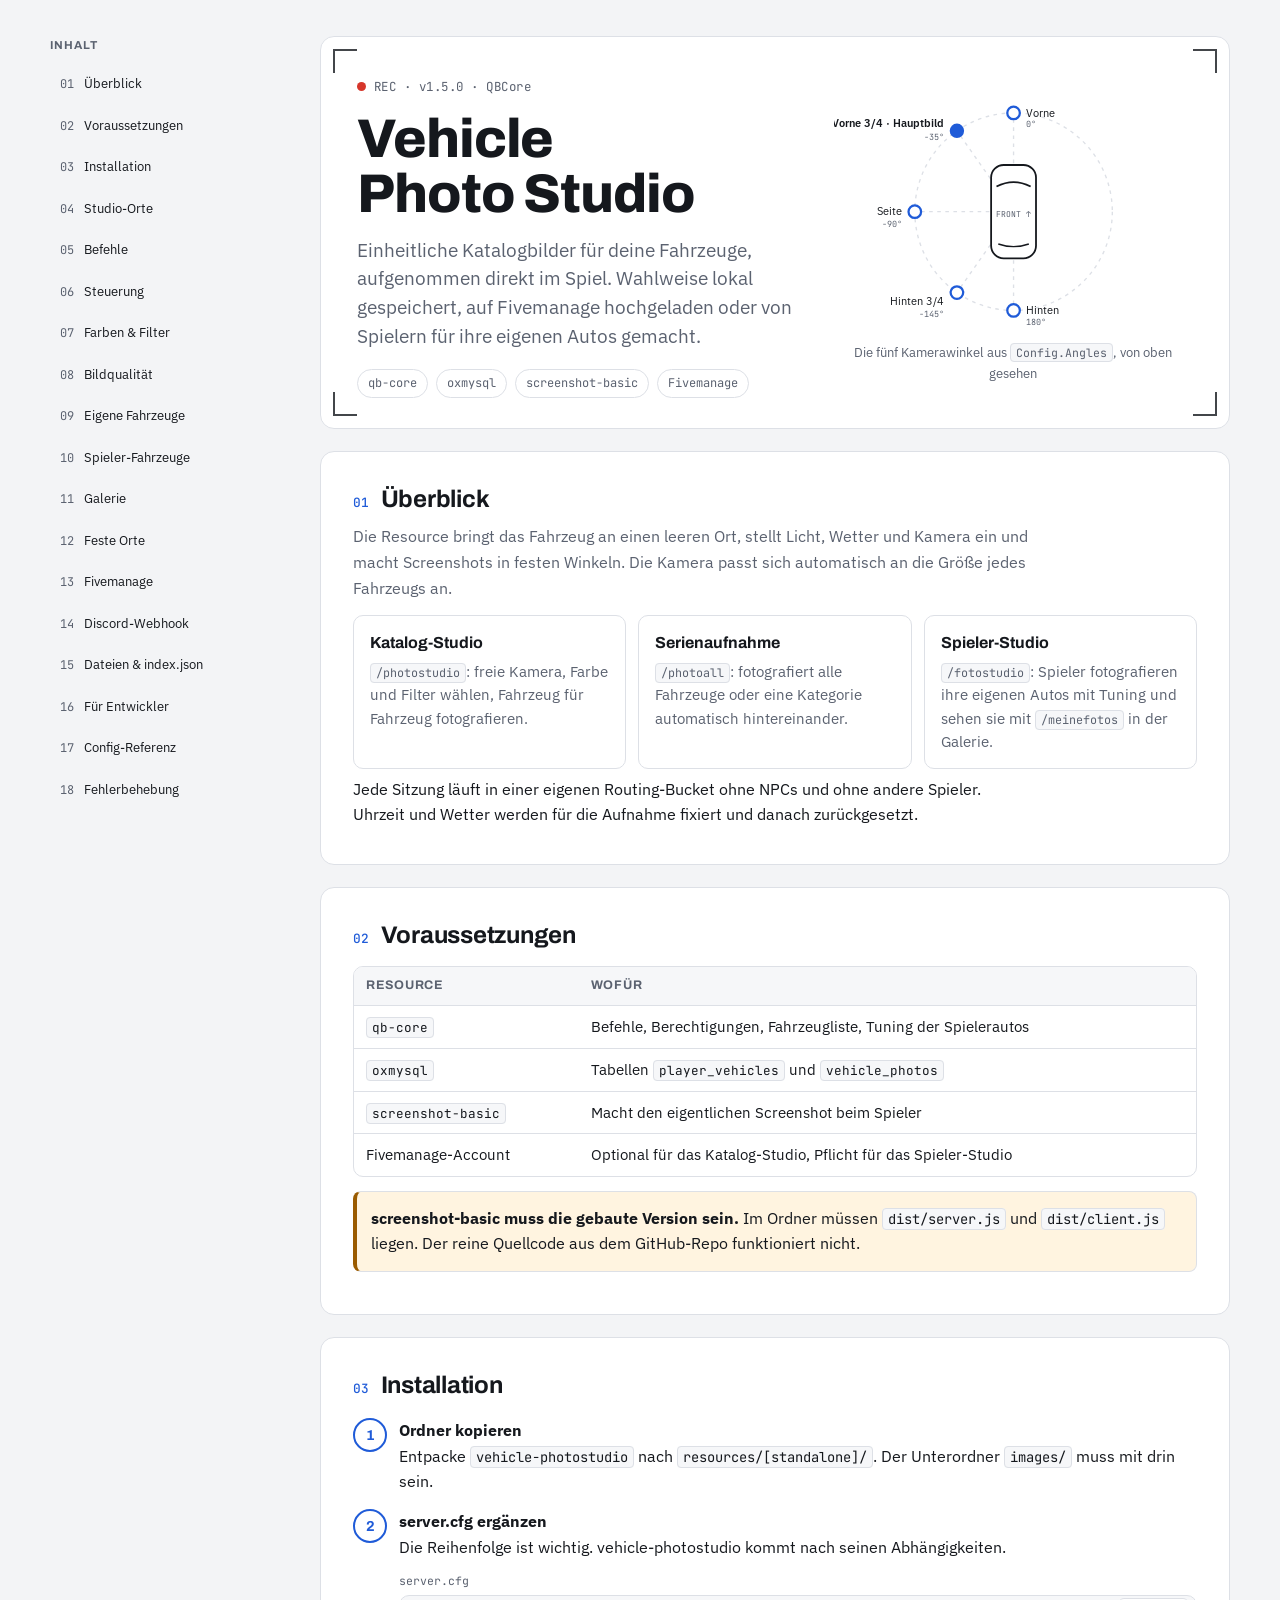
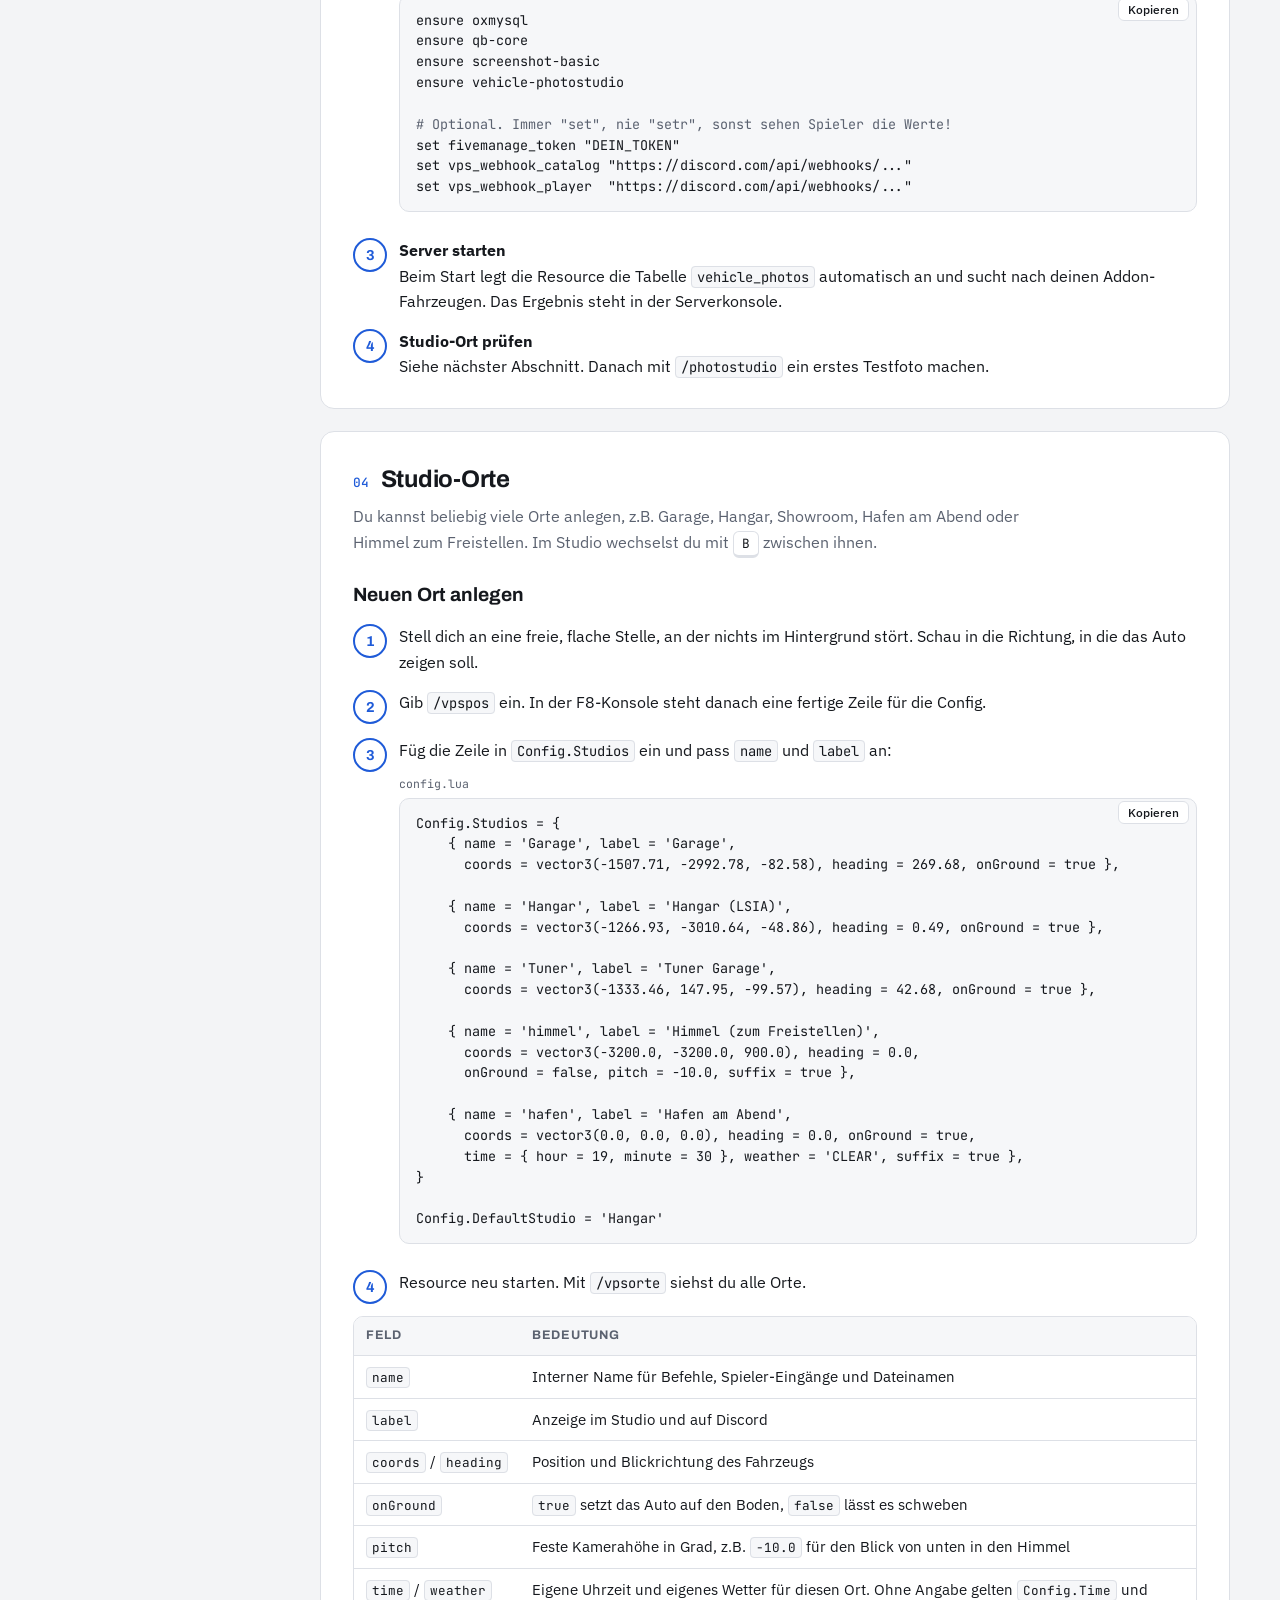
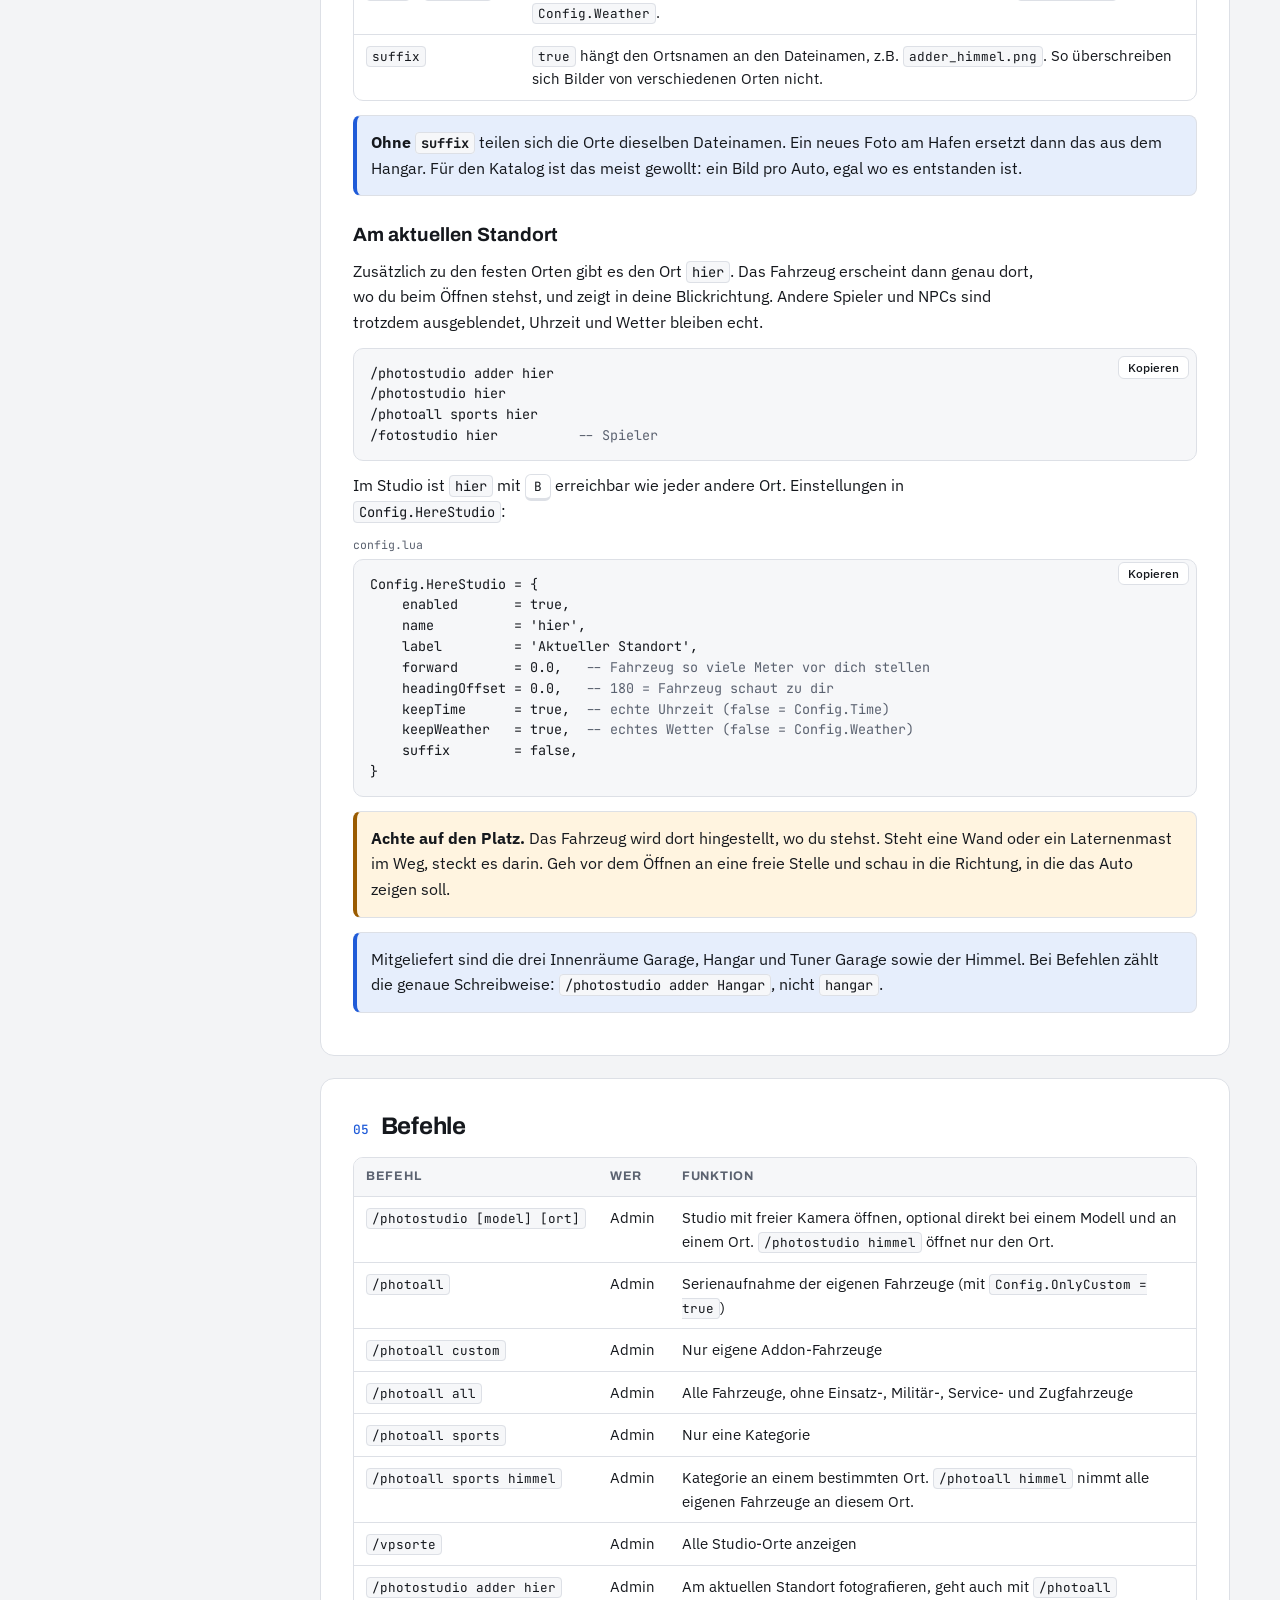
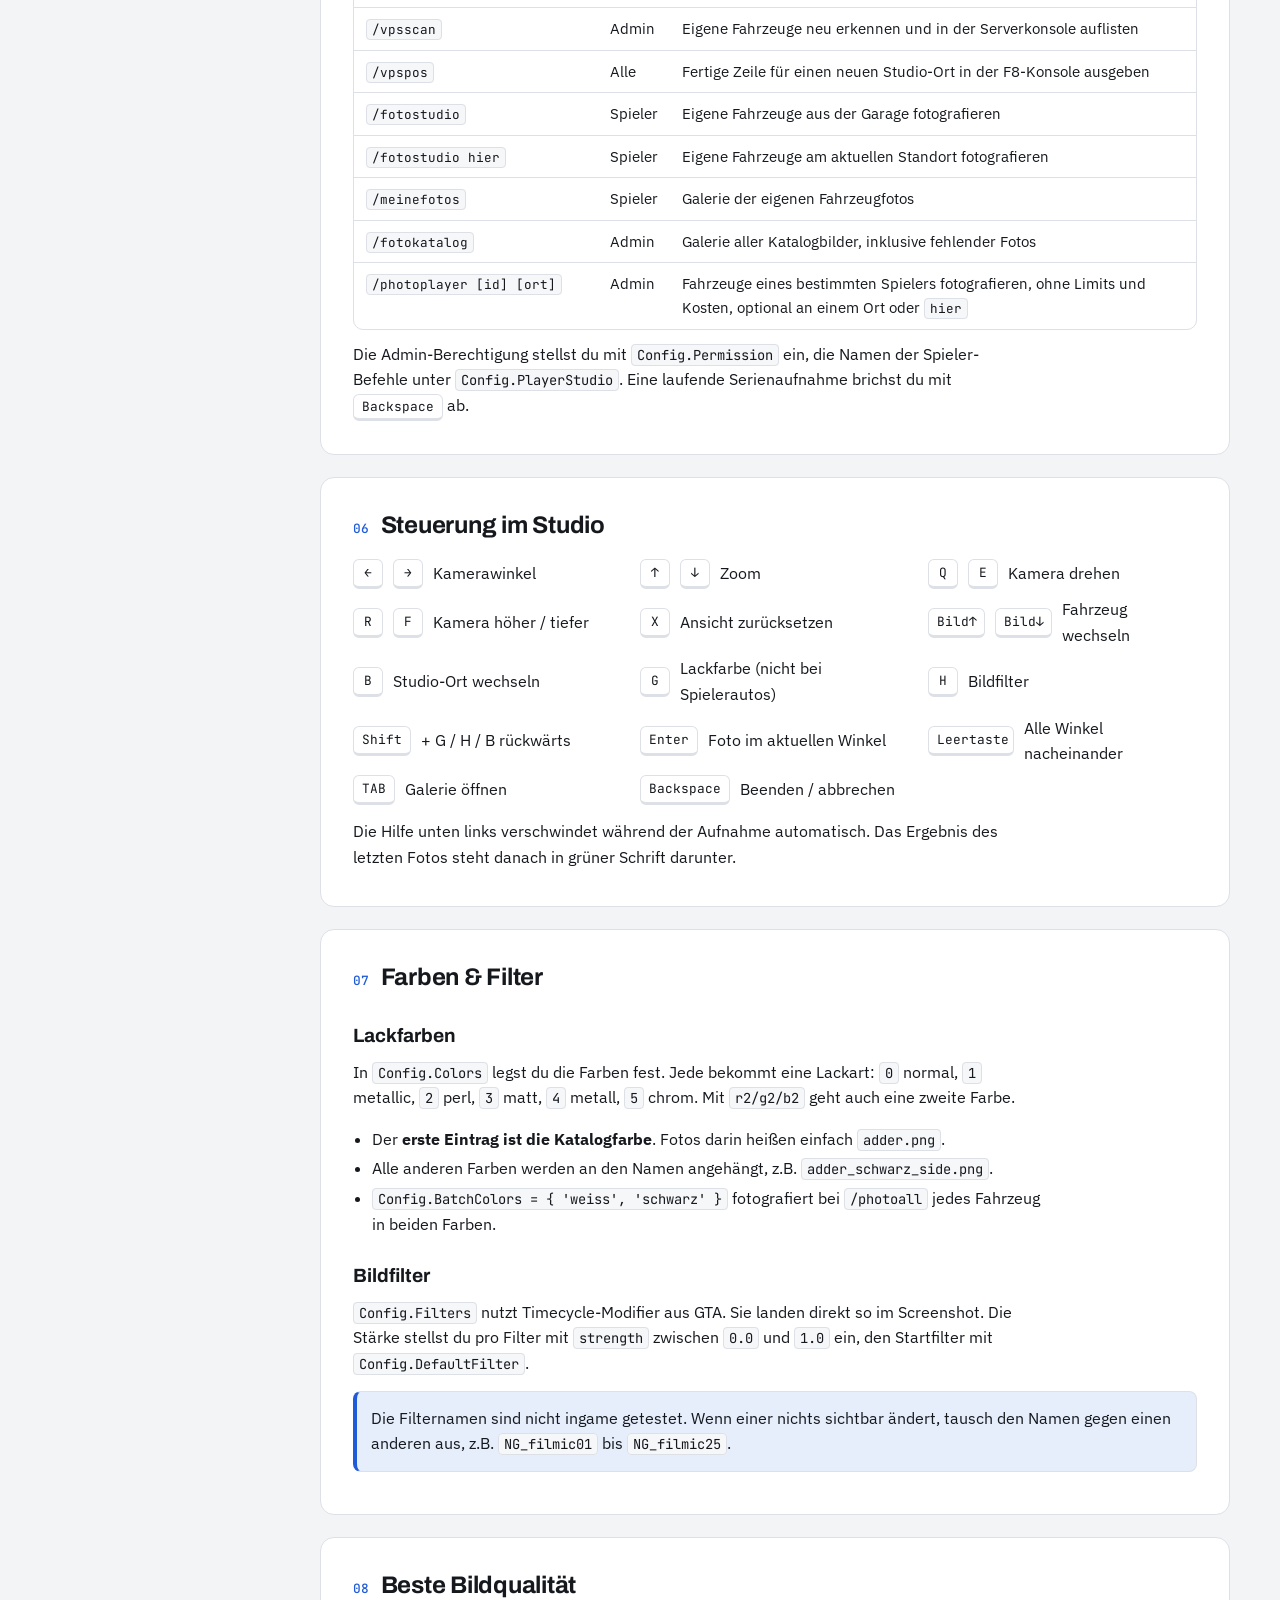
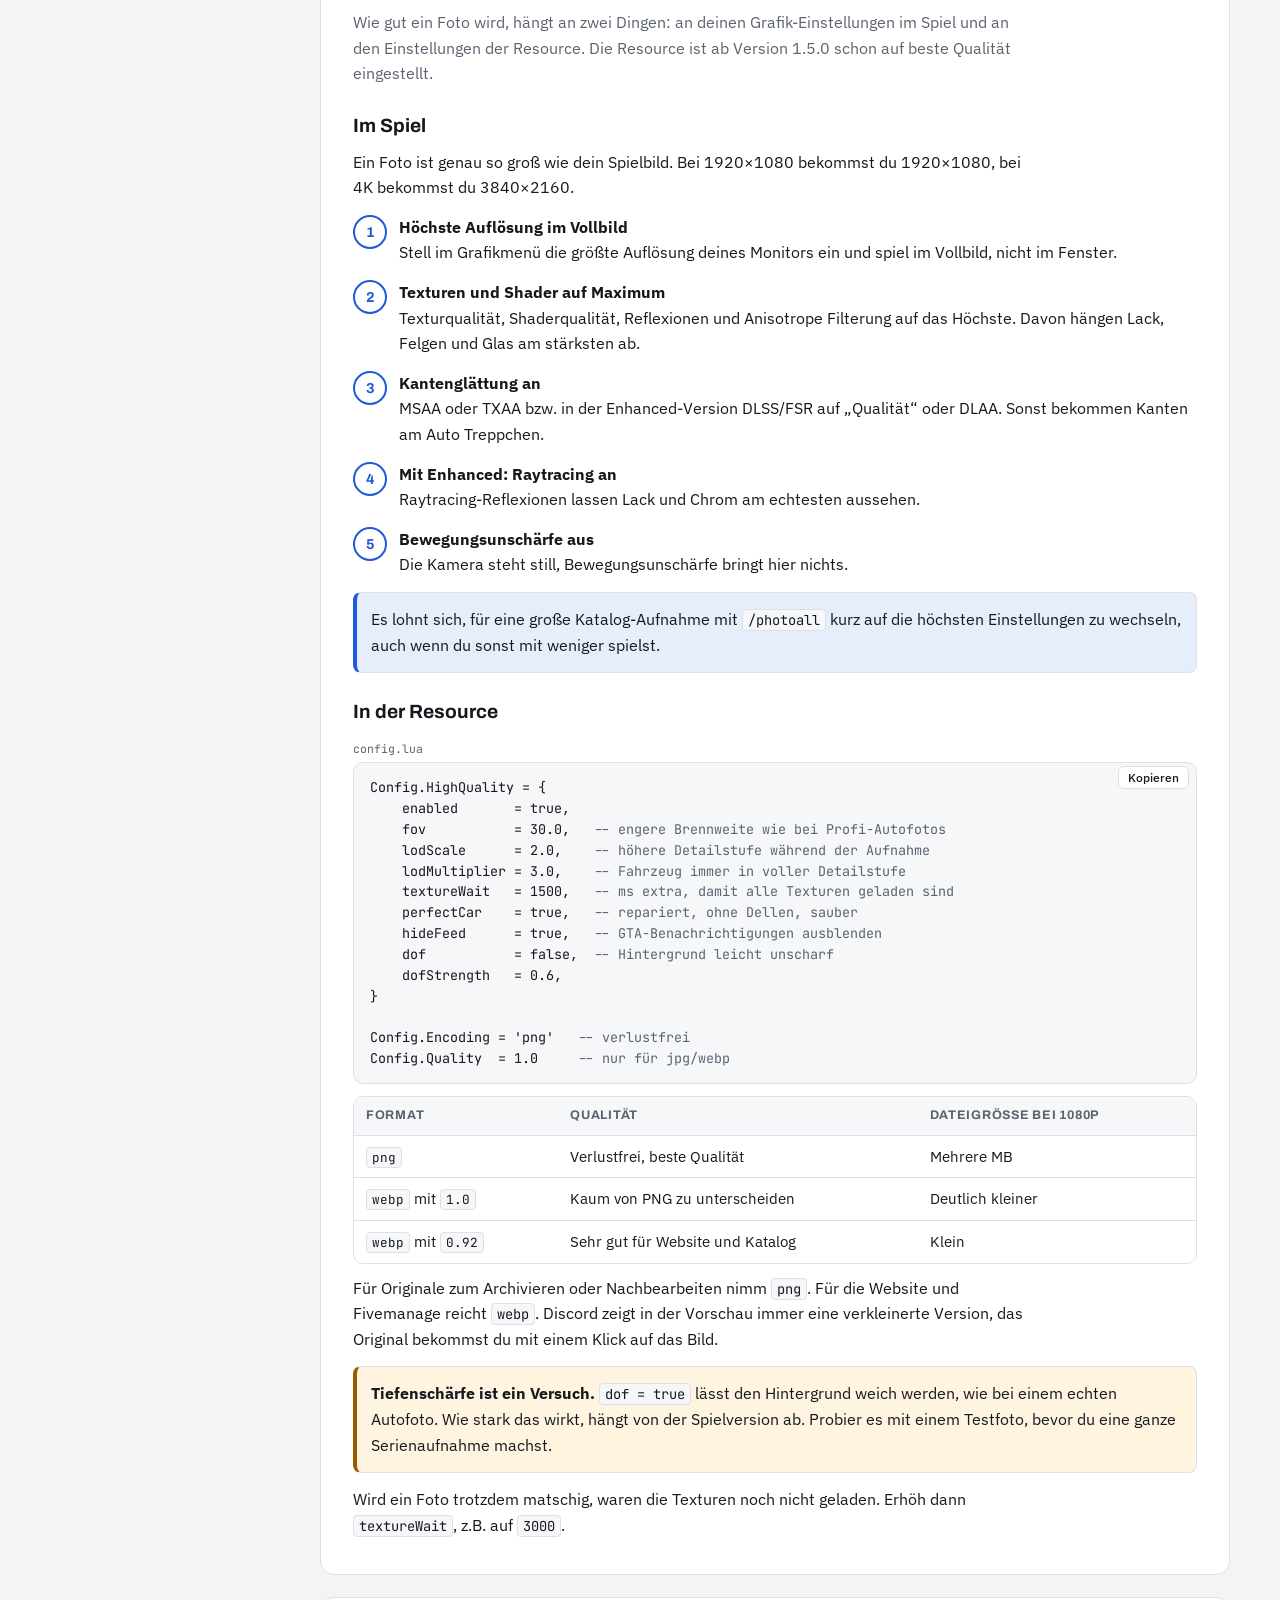
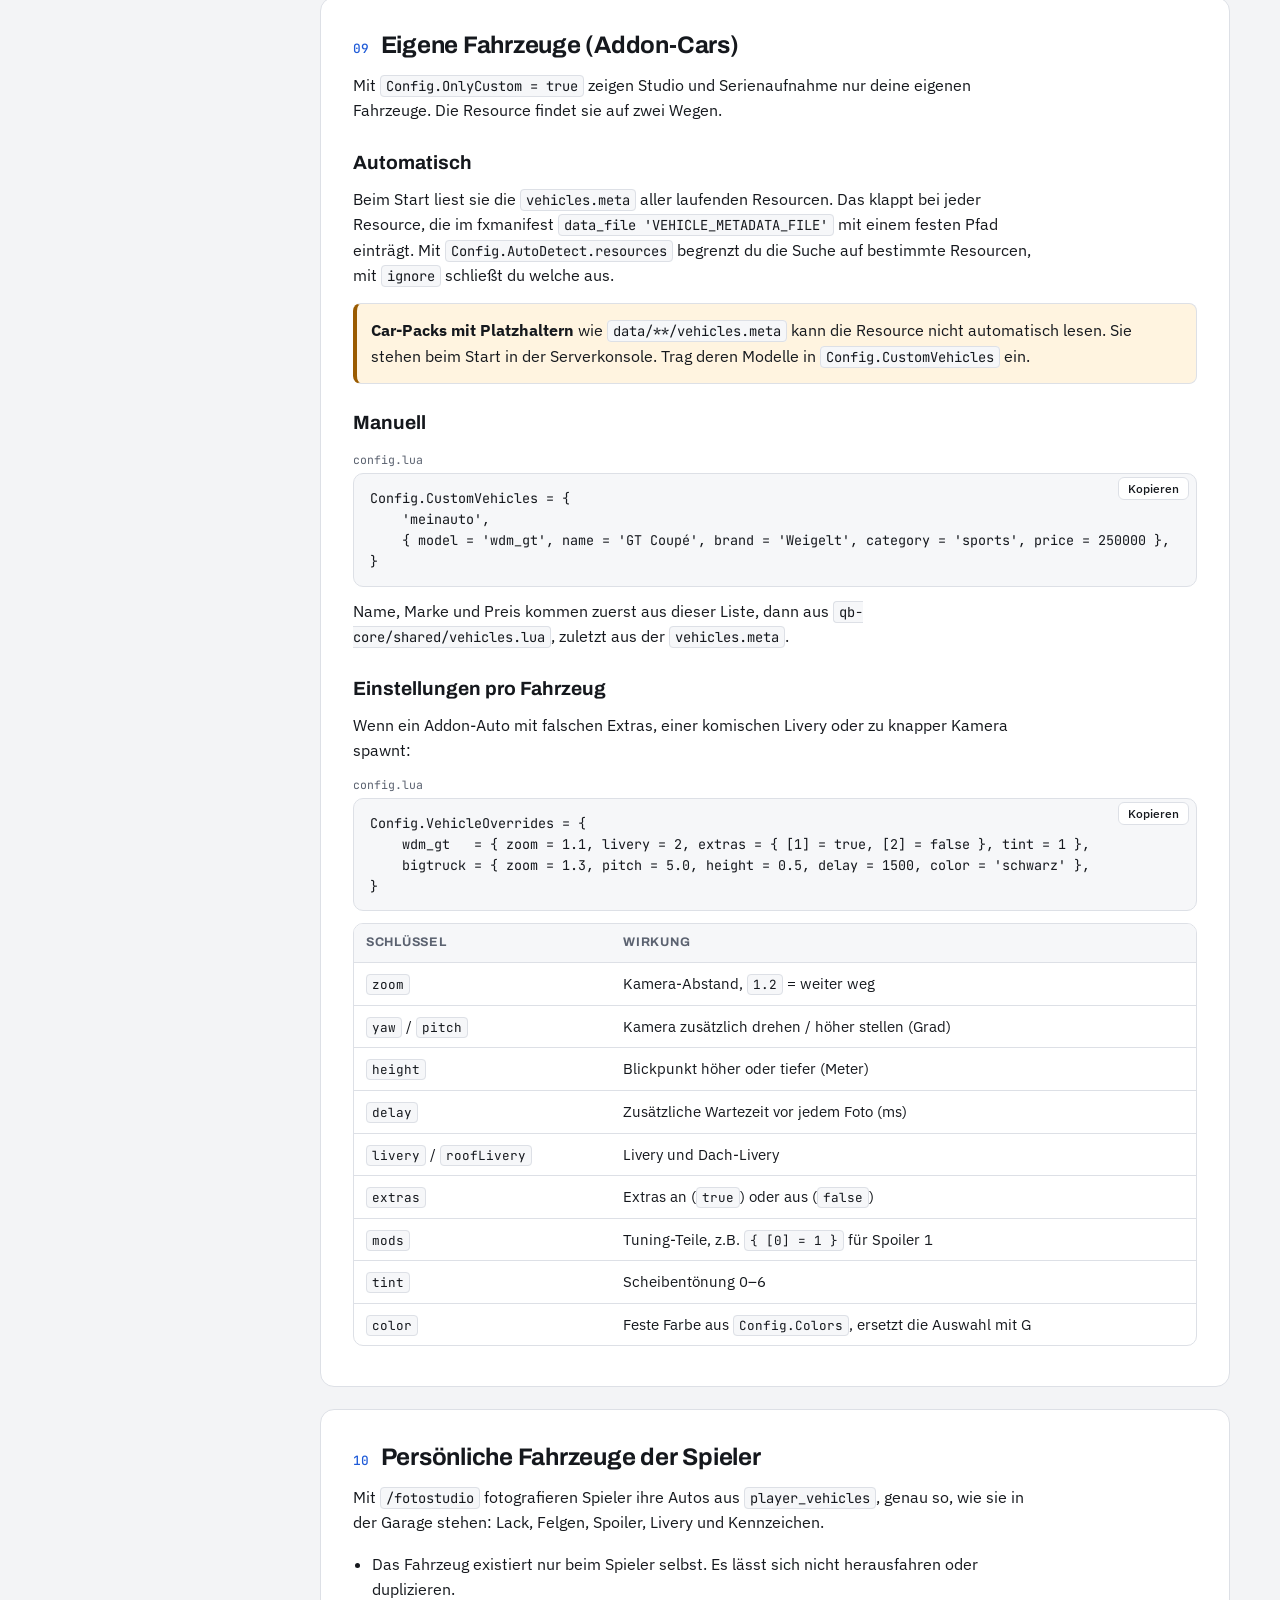
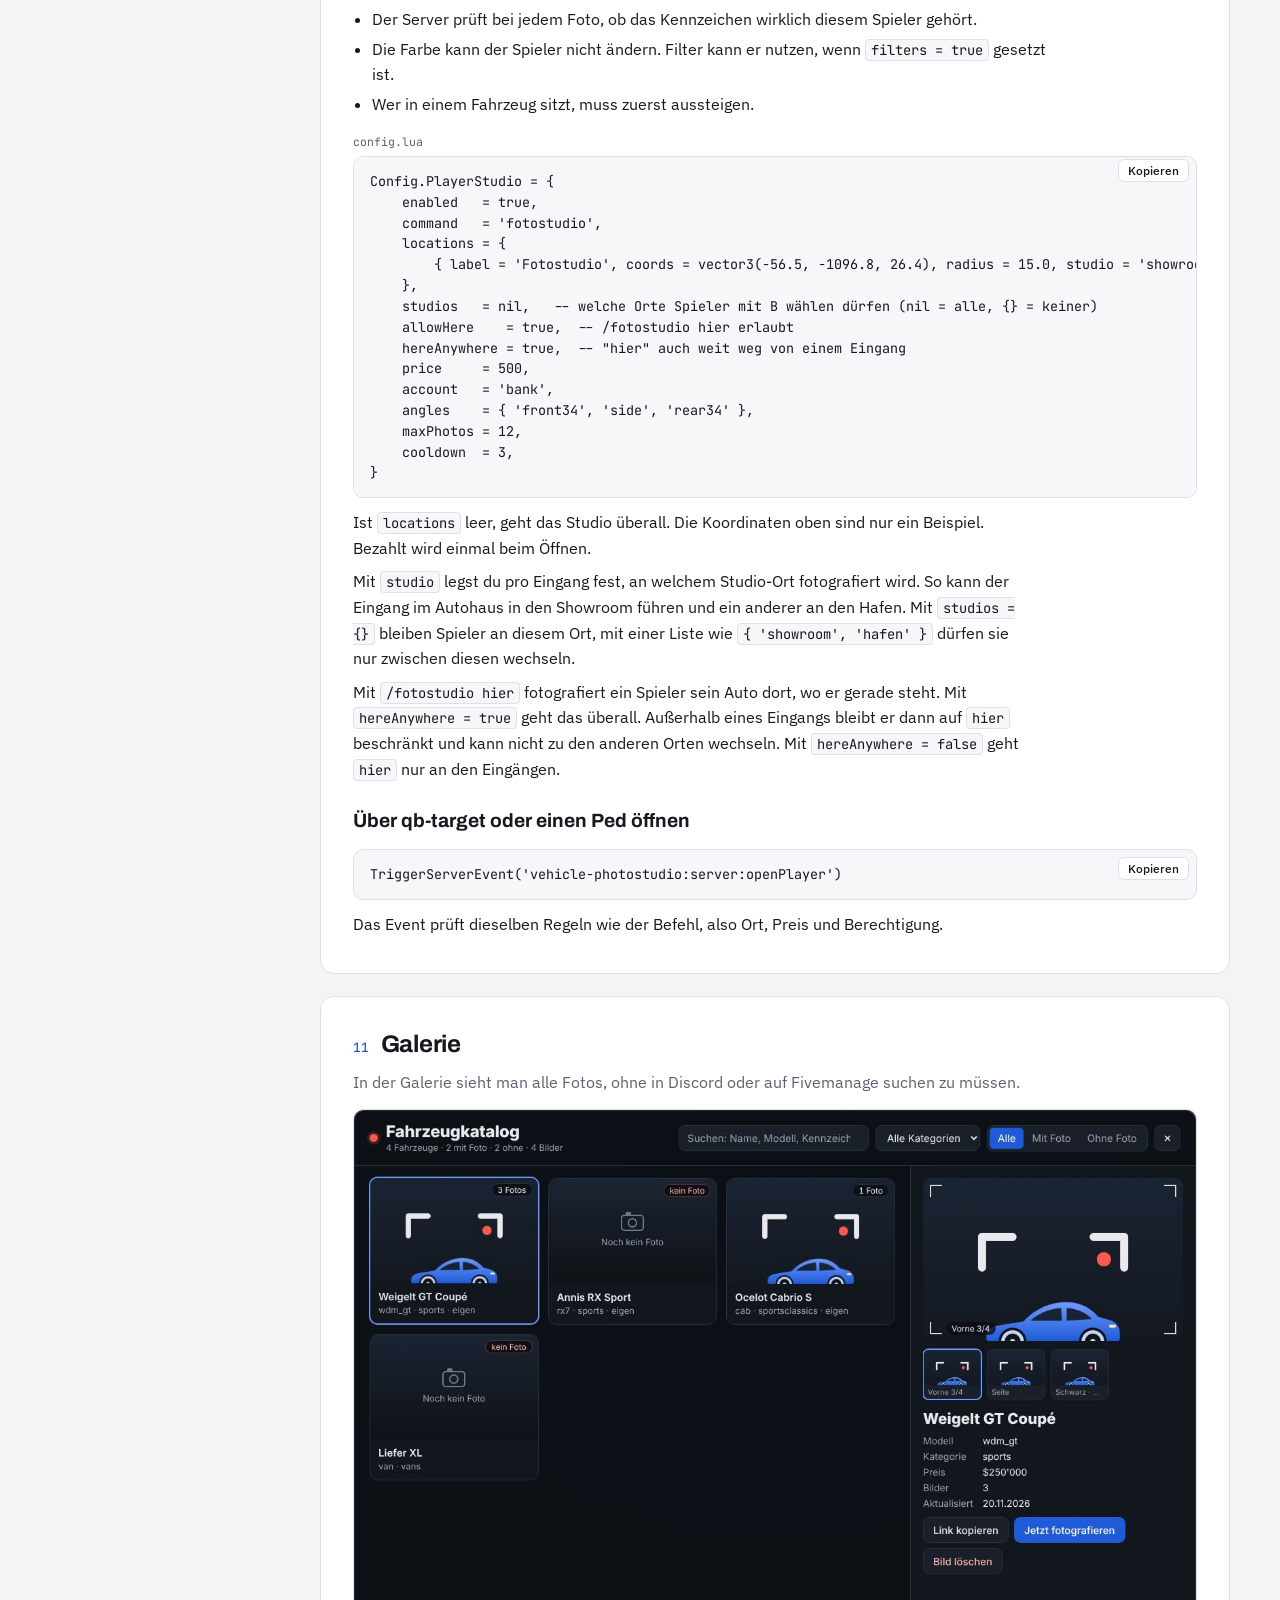
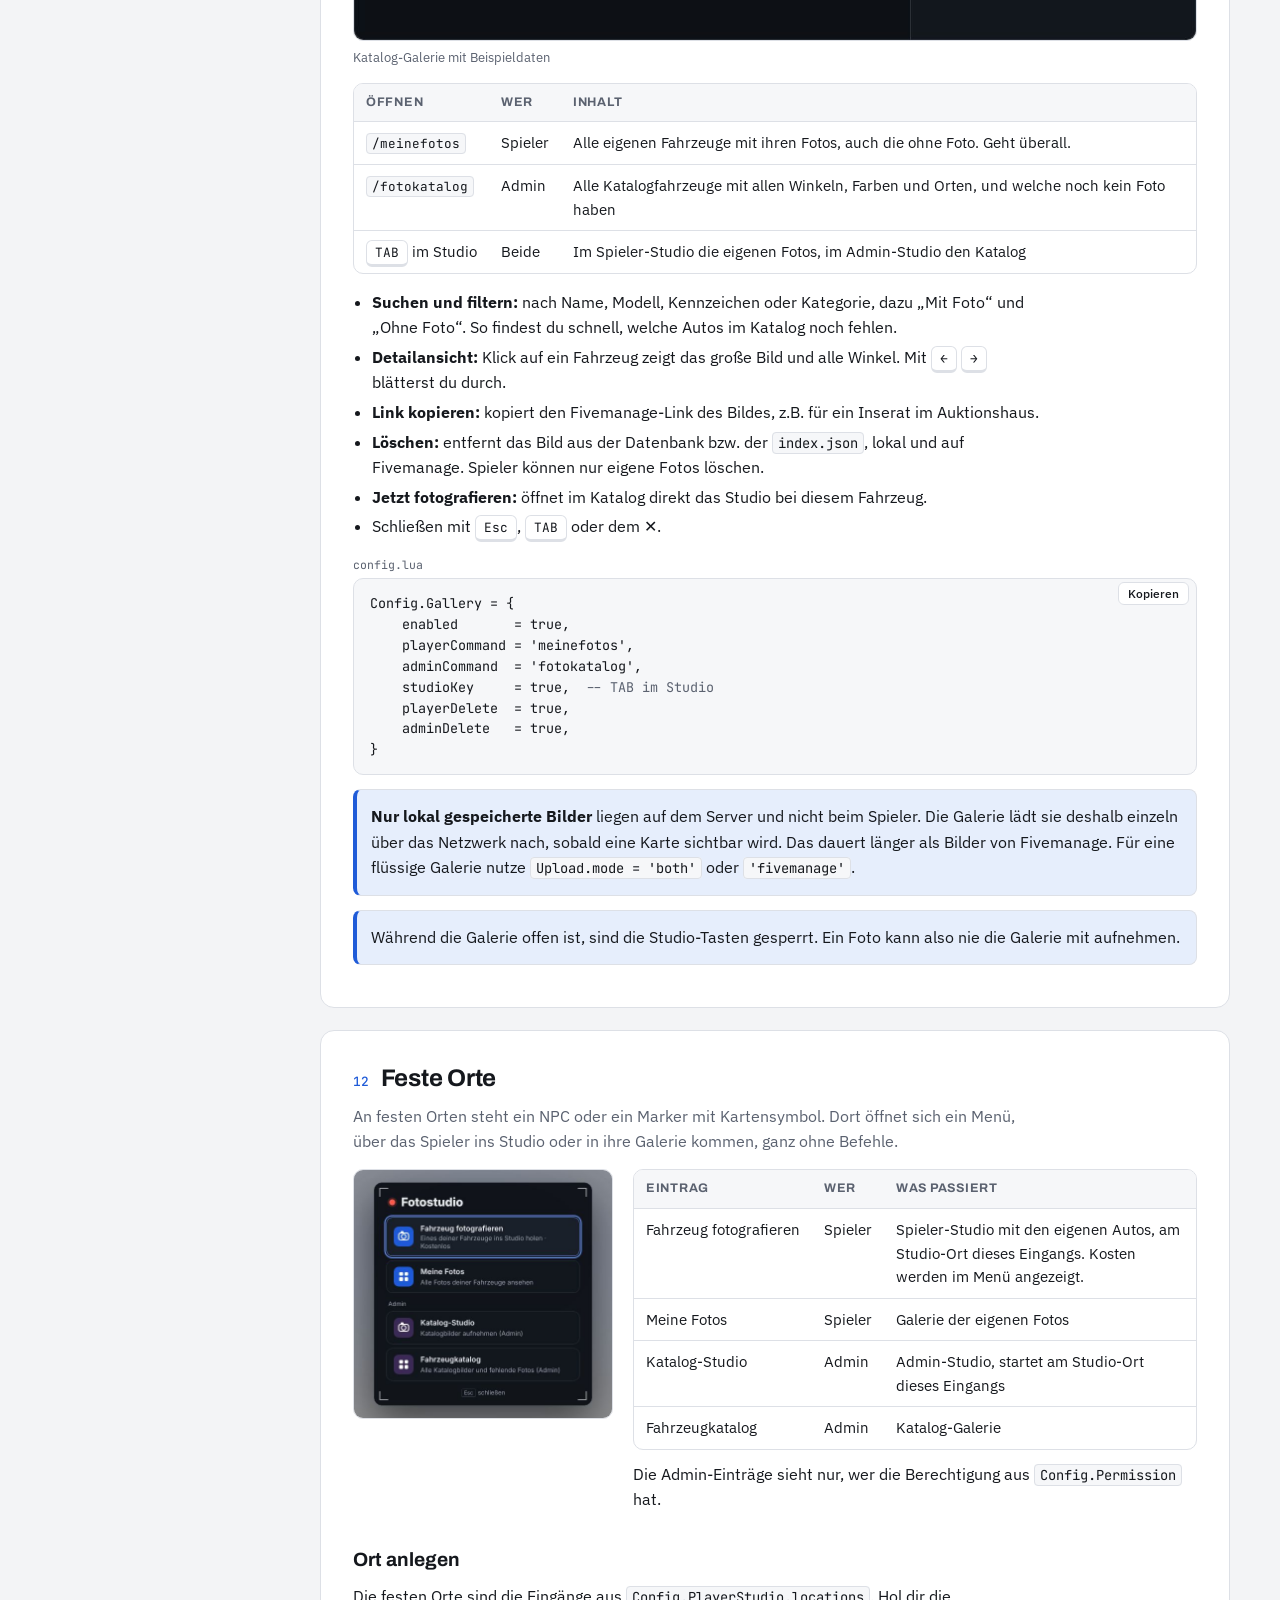
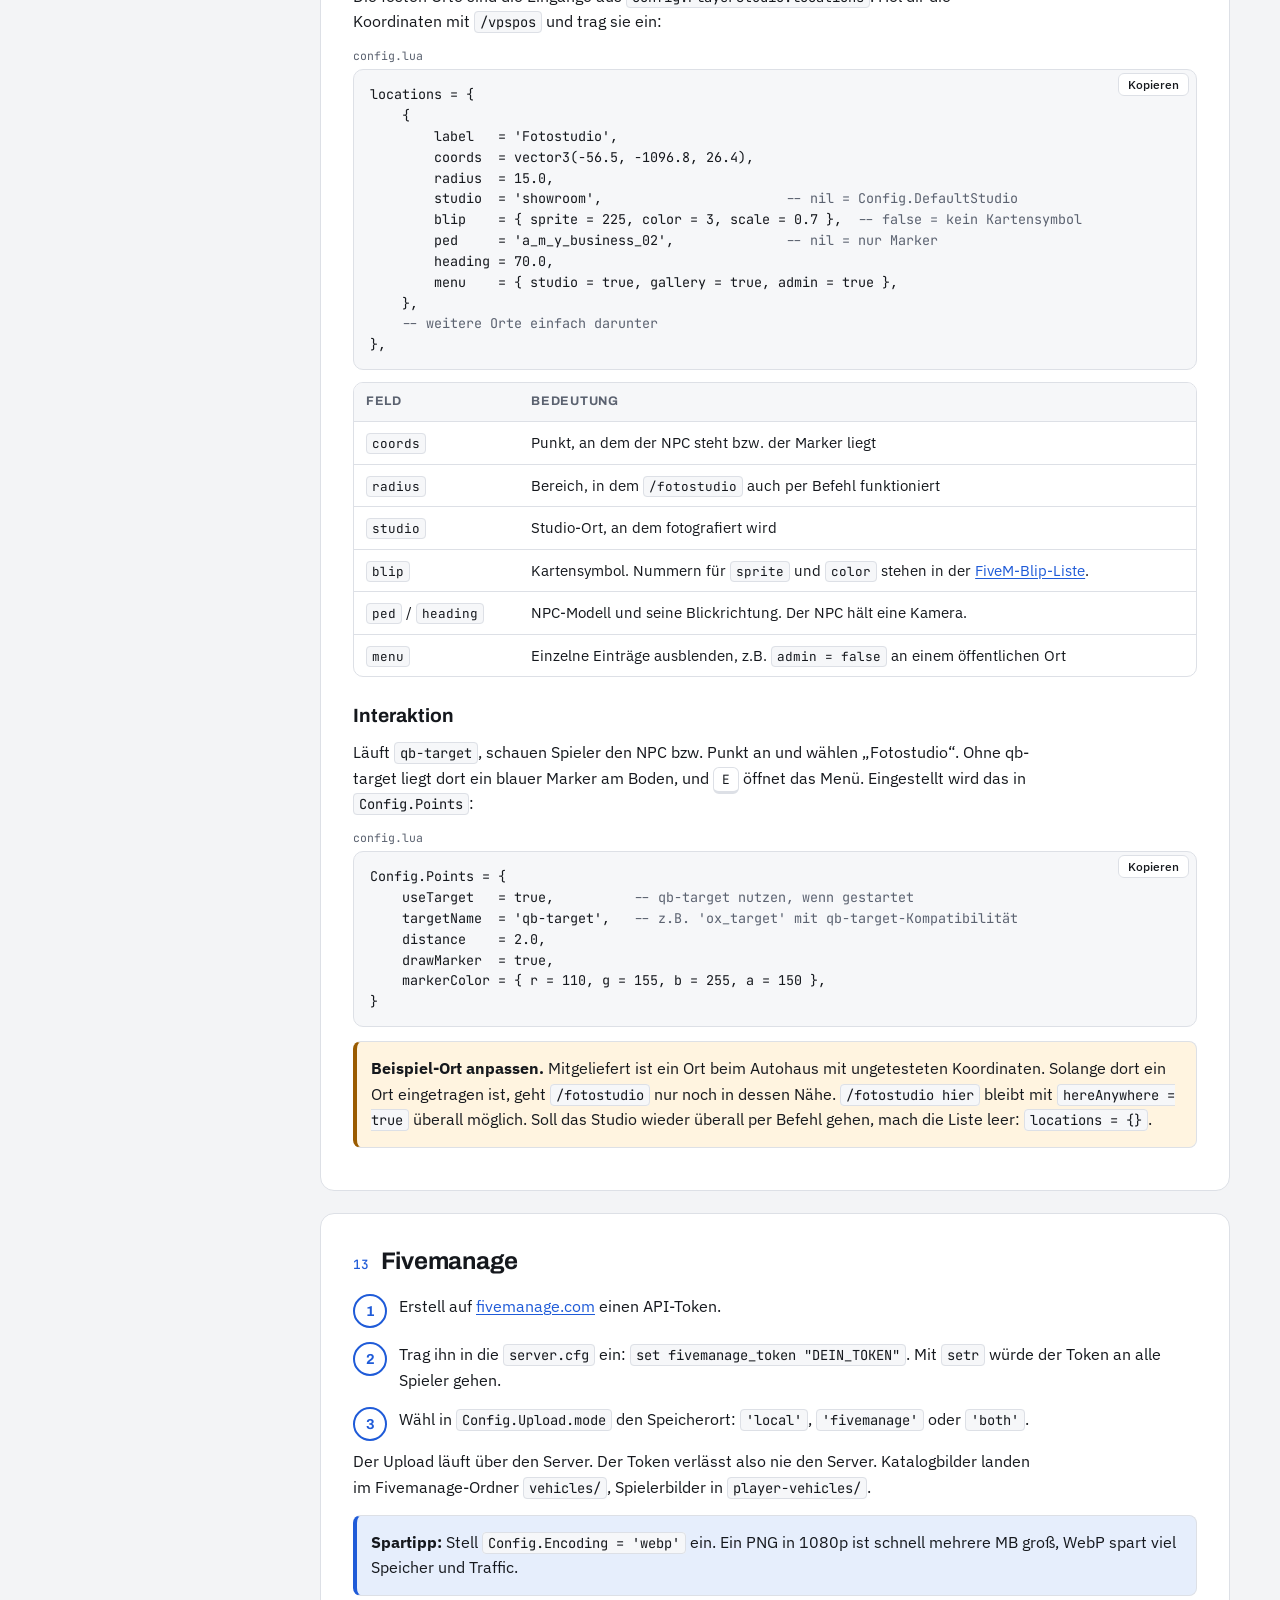
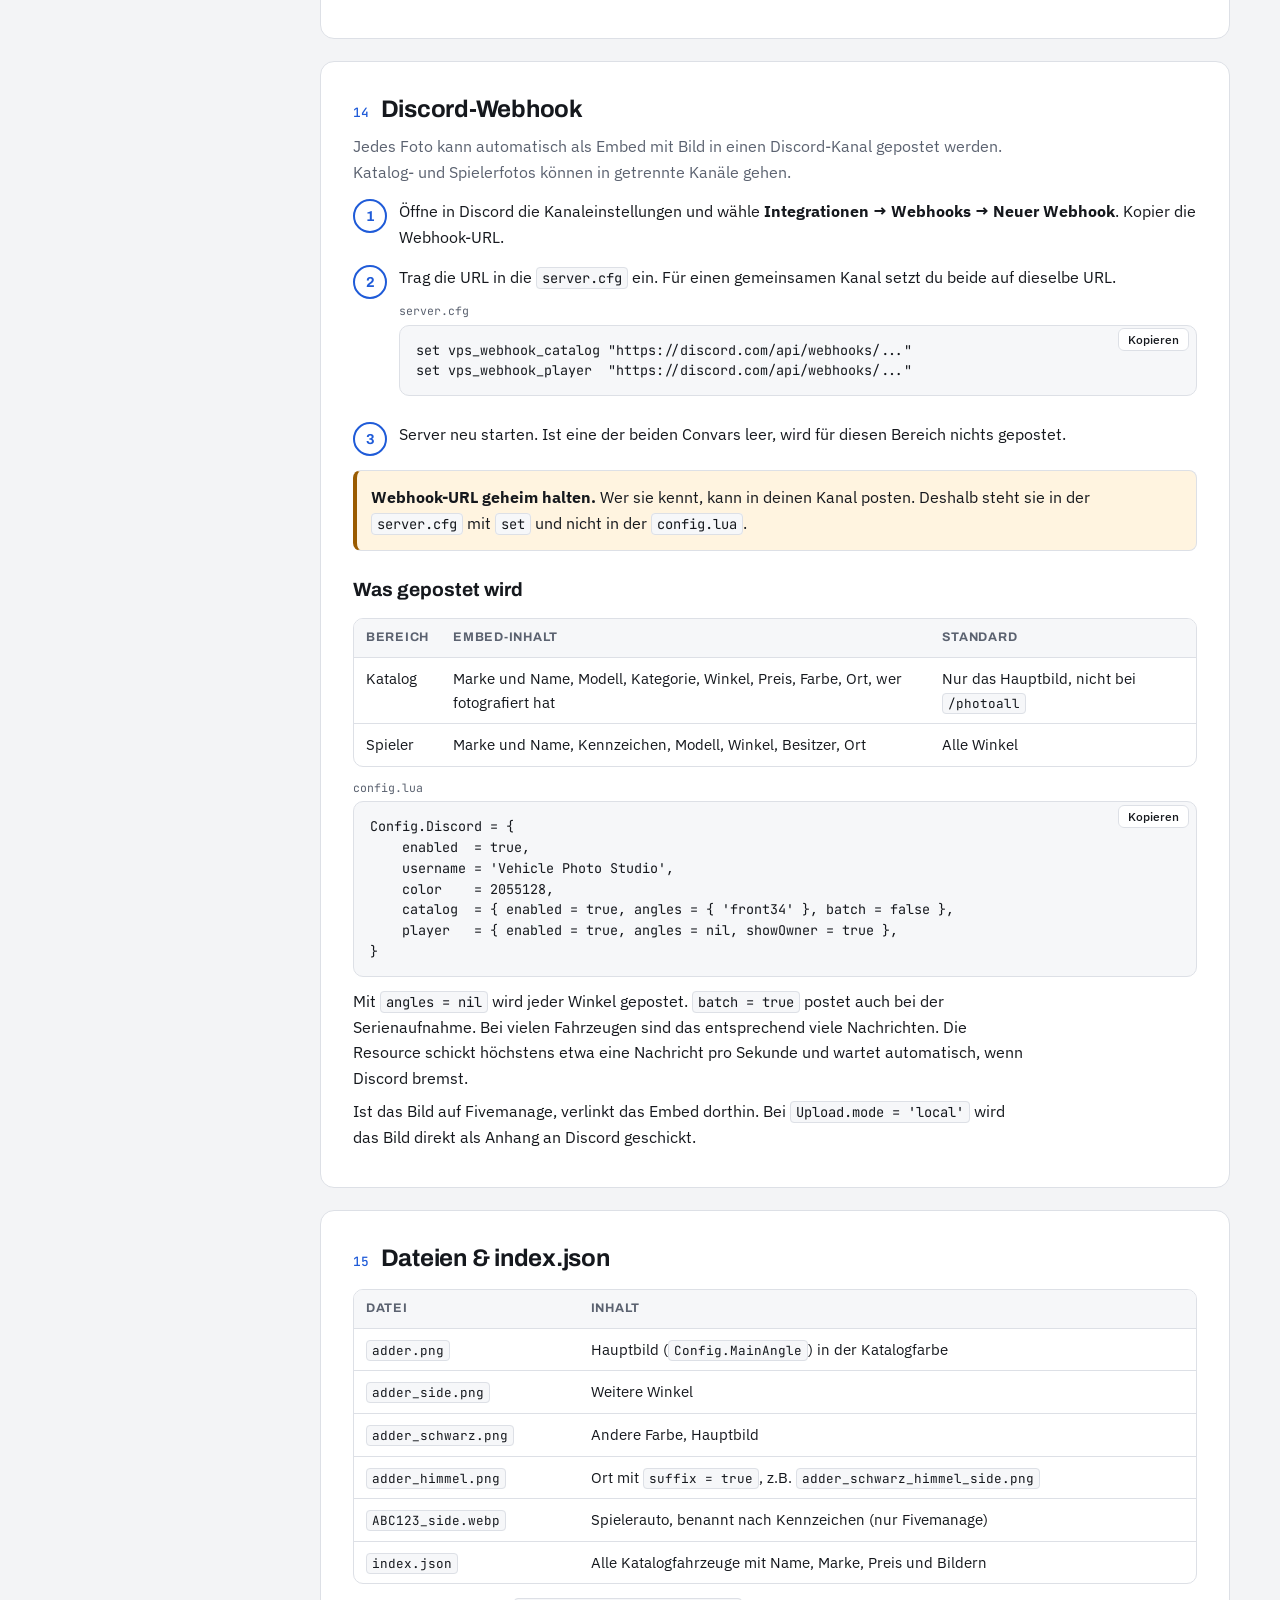
==== commit f75a1ea6: "Studio-Orte: Garage, Hangar und Tuner Garage Standard-Orte sind jetzt die drei Innenräume plus Himme" ====
--- a/docs/anleitung.html
+++ b/docs/anleitung.html
@@ -313,15 +313,21 @@
 
     <section id="studio-ort">
       <h2><span class="n">04</span>Studio-Orte</h2>
-      <p class="sub">Du kannst beliebig viele Orte anlegen, z.B. Flughafen, Showroom, Hafen am Abend oder Himmel zum Freistellen. Im Studio wechselst du mit <kbd>B</kbd> zwischen ihnen.</p>
+      <p class="sub">Du kannst beliebig viele Orte anlegen, z.B. Garage, Hangar, Showroom, Hafen am Abend oder Himmel zum Freistellen. Im Studio wechselst du mit <kbd>B</kbd> zwischen ihnen.</p>
       <h3>Neuen Ort anlegen</h3>
       <ol class="steps">
         <li><div>Stell dich an eine freie, flache Stelle, an der nichts im Hintergrund stört. Schau in die Richtung, in die das Auto zeigen soll.</div></li>
         <li><div>Gib <code>/vpspos</code> ein. In der F8-Konsole steht danach eine fertige Zeile für die Config.</div></li>
         <li><div>Füg die Zeile in <code>Config.Studios</code> ein und pass <code>name</code> und <code>label</code> an:
           <div class="code"><span class="file">config.lua</span><button class="copy" type="button">Kopieren</button><pre><code>Config.Studios = {
-    { name = 'flughafen', label = 'Flughafen (LSIA)',
-      coords = vector3(-1336.6, -3044.1, 13.94), heading = 240.0, onGround = true },
+    { name = 'Garage', label = 'Garage',
+      coords = vector3(-1507.71, -2992.78, -82.58), heading = 269.68, onGround = true },
+
+    { name = 'Hangar', label = 'Hangar (LSIA)',
+      coords = vector3(-1266.93, -3010.64, -48.86), heading = 0.49, onGround = true },
+
+    { name = 'Tuner', label = 'Tuner Garage',
+      coords = vector3(-1333.46, 147.95, -99.57), heading = 42.68, onGround = true },
 
     { name = 'himmel', label = 'Himmel (zum Freistellen)',
       coords = vector3(-3200.0, -3200.0, 900.0), heading = 0.0,
@@ -332,7 +338,7 @@
       time = { hour = 19, minute = 30 }, weather = 'CLEAR', suffix = true },
 }
 
-Config.DefaultStudio = 'flughafen'</code></pre></div>
+Config.DefaultStudio = 'Hangar'</code></pre></div>
         </div></li>
         <li><div>Resource neu starten. Mit <code>/vpsorte</code> siehst du alle Orte.</div></li>
       </ol>
@@ -348,7 +354,7 @@
           <tr><td><code>suffix</code></td><td><code>true</code> hängt den Ortsnamen an den Dateinamen, z.B. <code>adder_himmel.png</code>. So überschreiben sich Bilder von verschiedenen Orten nicht.</td></tr>
         </tbody>
       </table></div>
-      <div class="note"><p><strong>Ohne <code>suffix</code></strong> teilen sich die Orte dieselben Dateinamen. Ein neues Foto am Hafen ersetzt dann das vom Flughafen. Für den Katalog ist das meist gewollt: ein Bild pro Auto, egal wo es entstanden ist.</p></div>
+      <div class="note"><p><strong>Ohne <code>suffix</code></strong> teilen sich die Orte dieselben Dateinamen. Ein neues Foto am Hafen ersetzt dann das aus dem Hangar. Für den Katalog ist das meist gewollt: ein Bild pro Auto, egal wo es entstanden ist.</p></div>
       <h3>Am aktuellen Standort</h3>
       <p>Zusätzlich zu den festen Orten gibt es den Ort <code>hier</code>. Das Fahrzeug erscheint dann genau dort, wo du beim Öffnen stehst, und zeigt in deine Blickrichtung. Andere Spieler und NPCs sind trotzdem ausgeblendet, Uhrzeit und Wetter bleiben echt.</p>
       <div class="code"><button class="copy" type="button">Kopieren</button><pre><code>/photostudio adder hier
@@ -367,7 +373,7 @@
     suffix        = false,
 }</code></pre></div>
       <div class="note warn"><p><strong>Achte auf den Platz.</strong> Das Fahrzeug wird dort hingestellt, wo du stehst. Steht eine Wand oder ein Laternenmast im Weg, steckt es darin. Geh vor dem Öffnen an eine freie Stelle und schau in die Richtung, in die das Auto zeigen soll.</p></div>
-      <div class="note"><p>Die Koordinaten der beiden mitgelieferten Orte sind ingame nicht getestet. Prüf sie einmal und ersetz sie bei Bedarf mit <code>/vpspos</code>.</p></div>
+      <div class="note"><p>Mitgeliefert sind die drei Innenräume Garage, Hangar und Tuner Garage sowie der Himmel. Bei Befehlen zählt die genaue Schreibweise: <code>/photostudio adder Hangar</code>, nicht <code>hangar</code>.</p></div>
     </section>
 
     <section id="befehle">
@@ -721,8 +727,8 @@
         <thead><tr><th>Option</th><th>Standard</th><th>Bedeutung</th></tr></thead>
         <tbody>
           <tr><td><code>Permission</code></td><td><code>'admin'</code></td><td>Wer die Admin-Befehle nutzen darf</td></tr>
-          <tr><td><code>Studios</code></td><td>flughafen, himmel</td><td>Liste der Studio-Orte</td></tr>
-          <tr><td><code>DefaultStudio</code></td><td><code>'flughafen'</code></td><td>Ort beim Öffnen, auch <code>'hier'</code> möglich</td></tr>
+          <tr><td><code>Studios</code></td><td>Garage, Hangar, Tuner, himmel</td><td>Liste der Studio-Orte</td></tr>
+          <tr><td><code>DefaultStudio</code></td><td><code>'Hangar'</code></td><td>Ort beim Öffnen, auch <code>'hier'</code> möglich</td></tr>
           <tr><td><code>HereStudio</code></td><td>an</td><td>Ort „aktueller Standort“ mit echter Uhrzeit und echtem Wetter</td></tr>
           <tr><td><code>Time</code> / <code>Weather</code></td><td>12:00 / <code>EXTRASUNNY</code></td><td>Licht während der Aufnahme, wenn der Ort nichts eigenes hat</td></tr>
           <tr><td><code>FOV</code></td><td><code>40.0</code></td><td>Brennweite, wenn <code>HighQuality</code> aus ist</td></tr>
